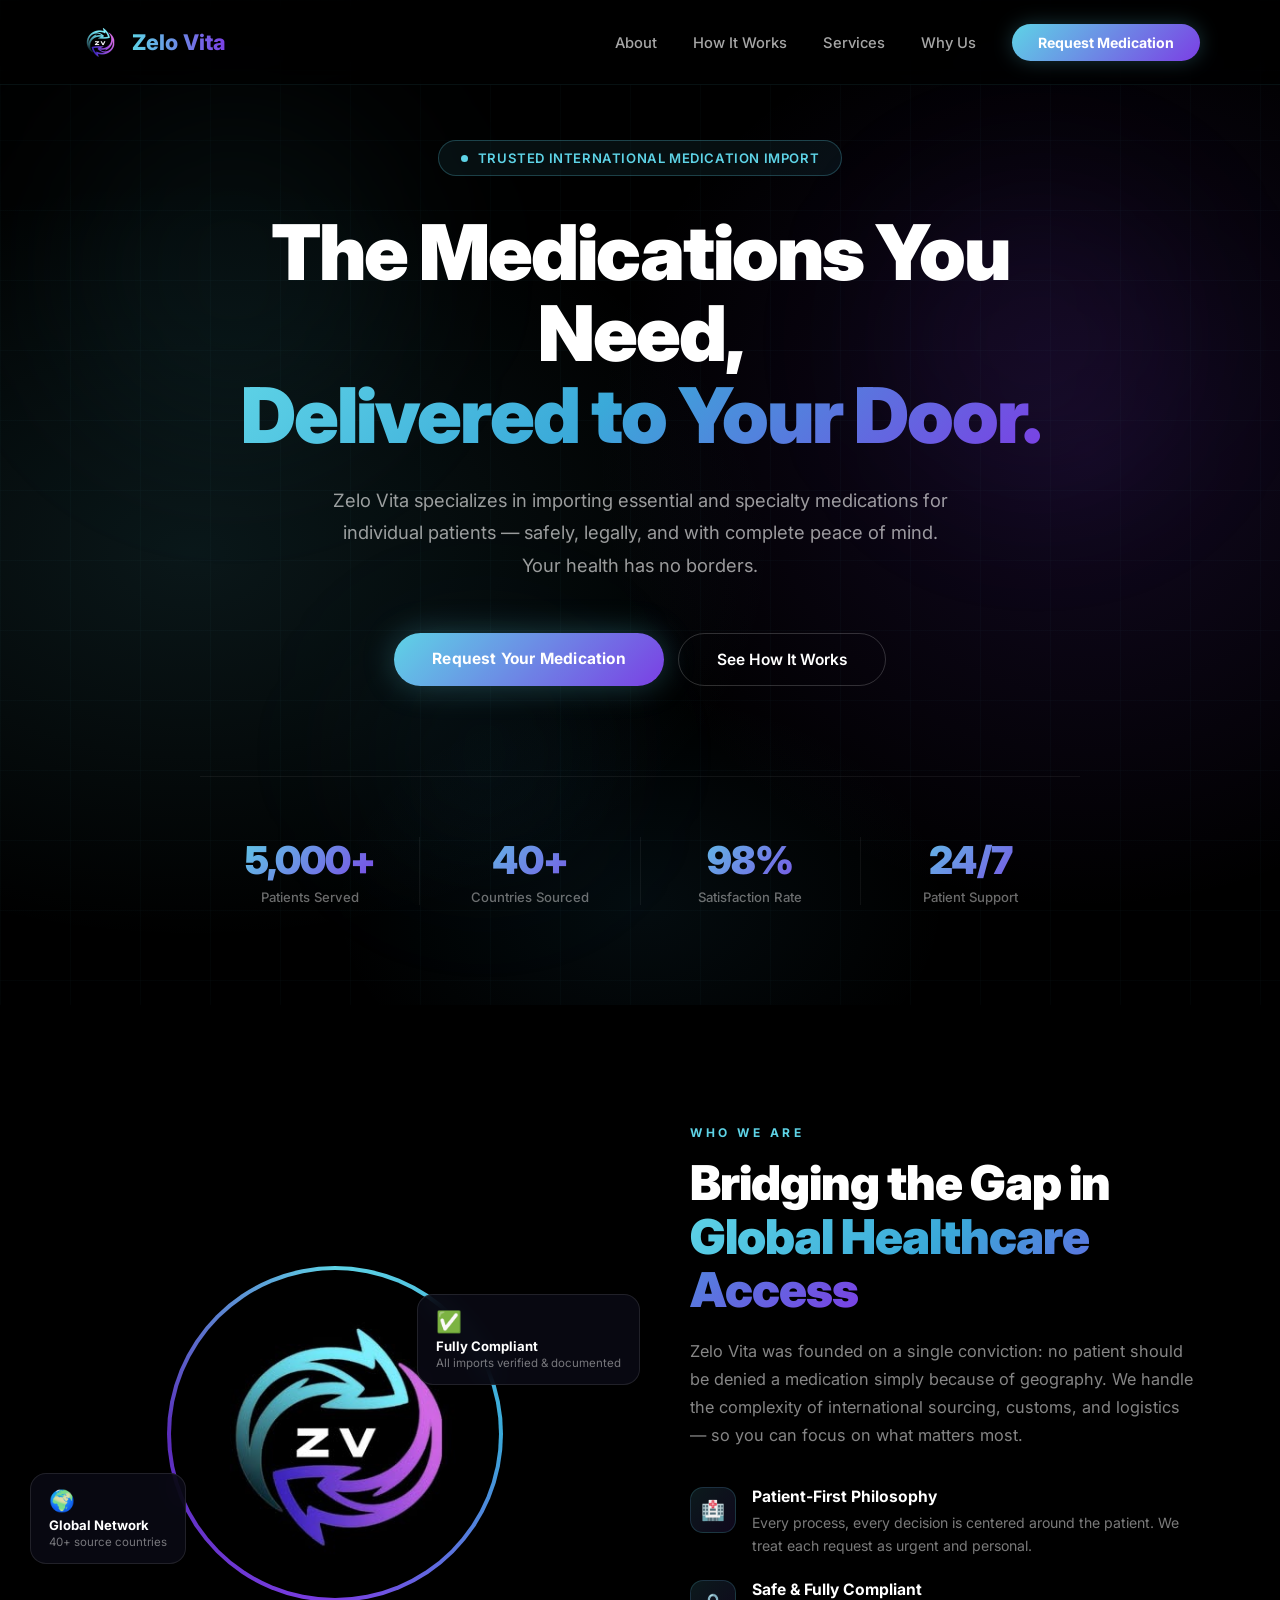
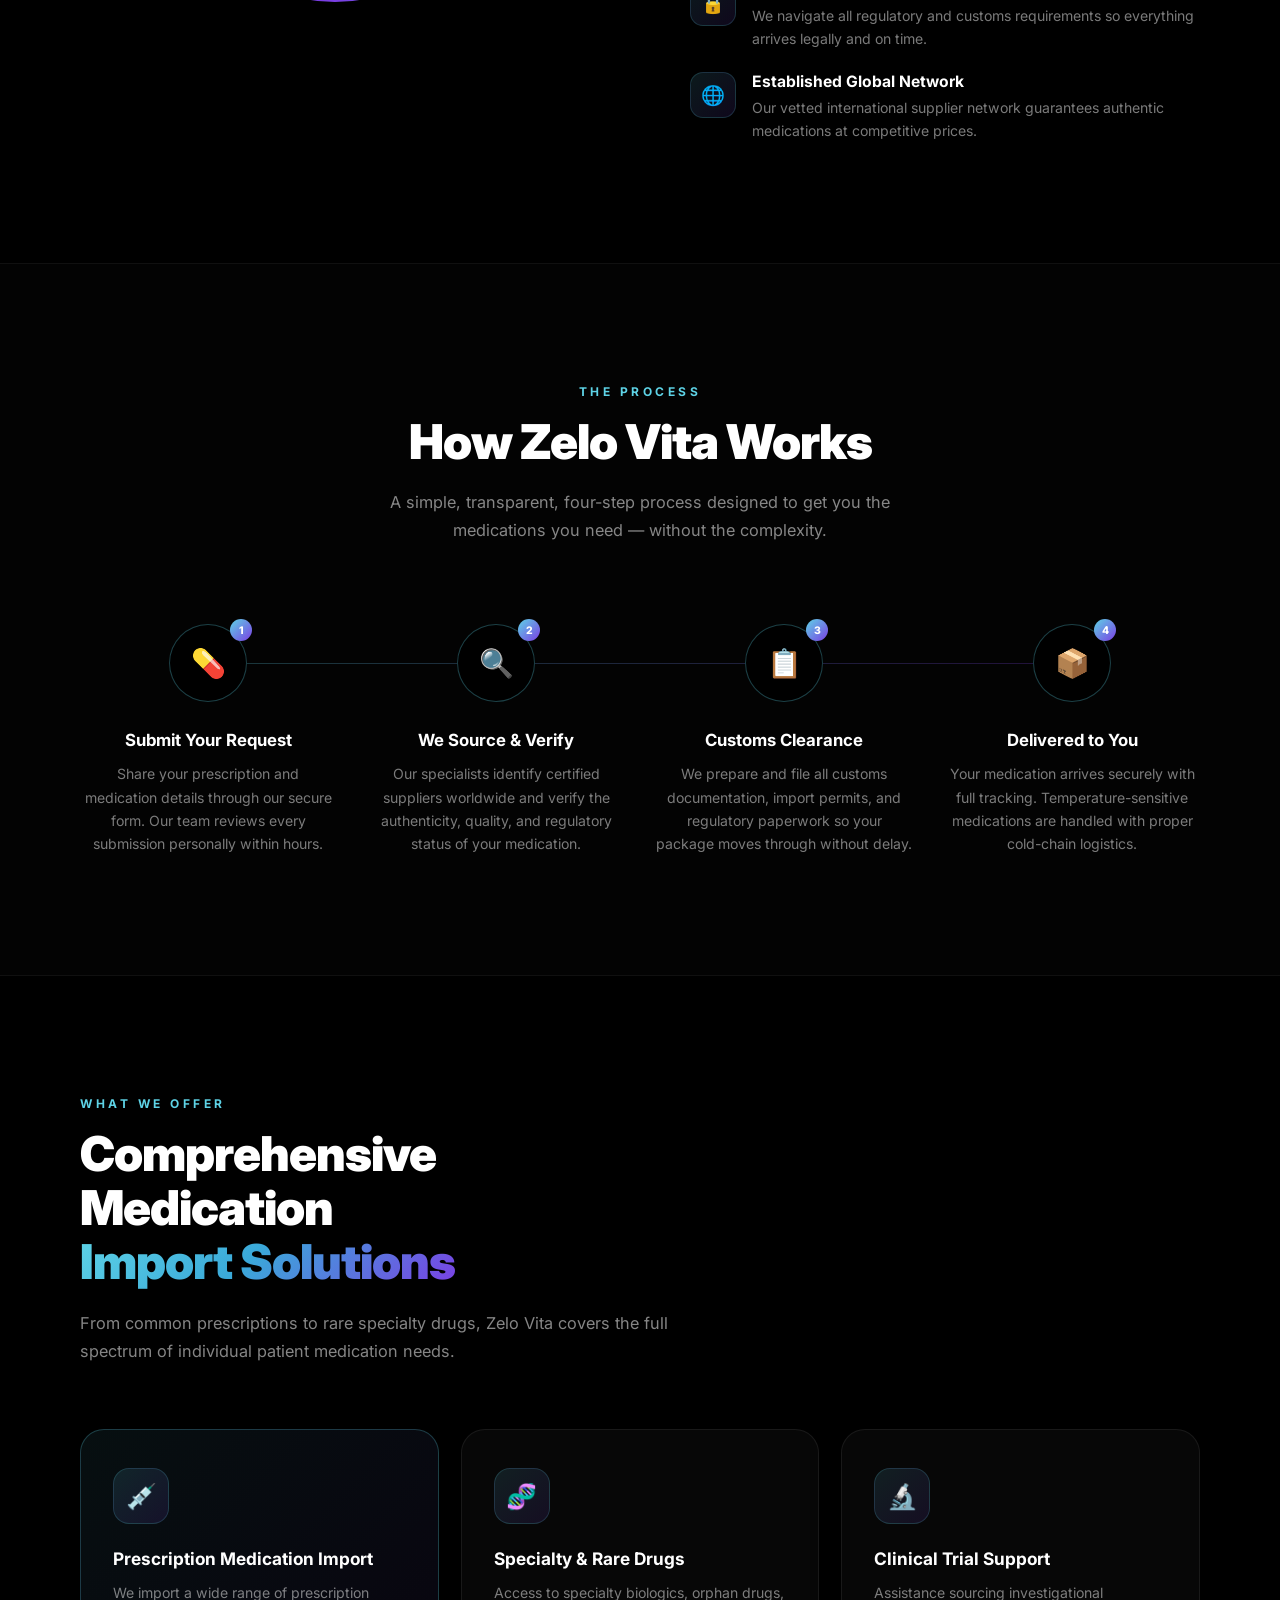
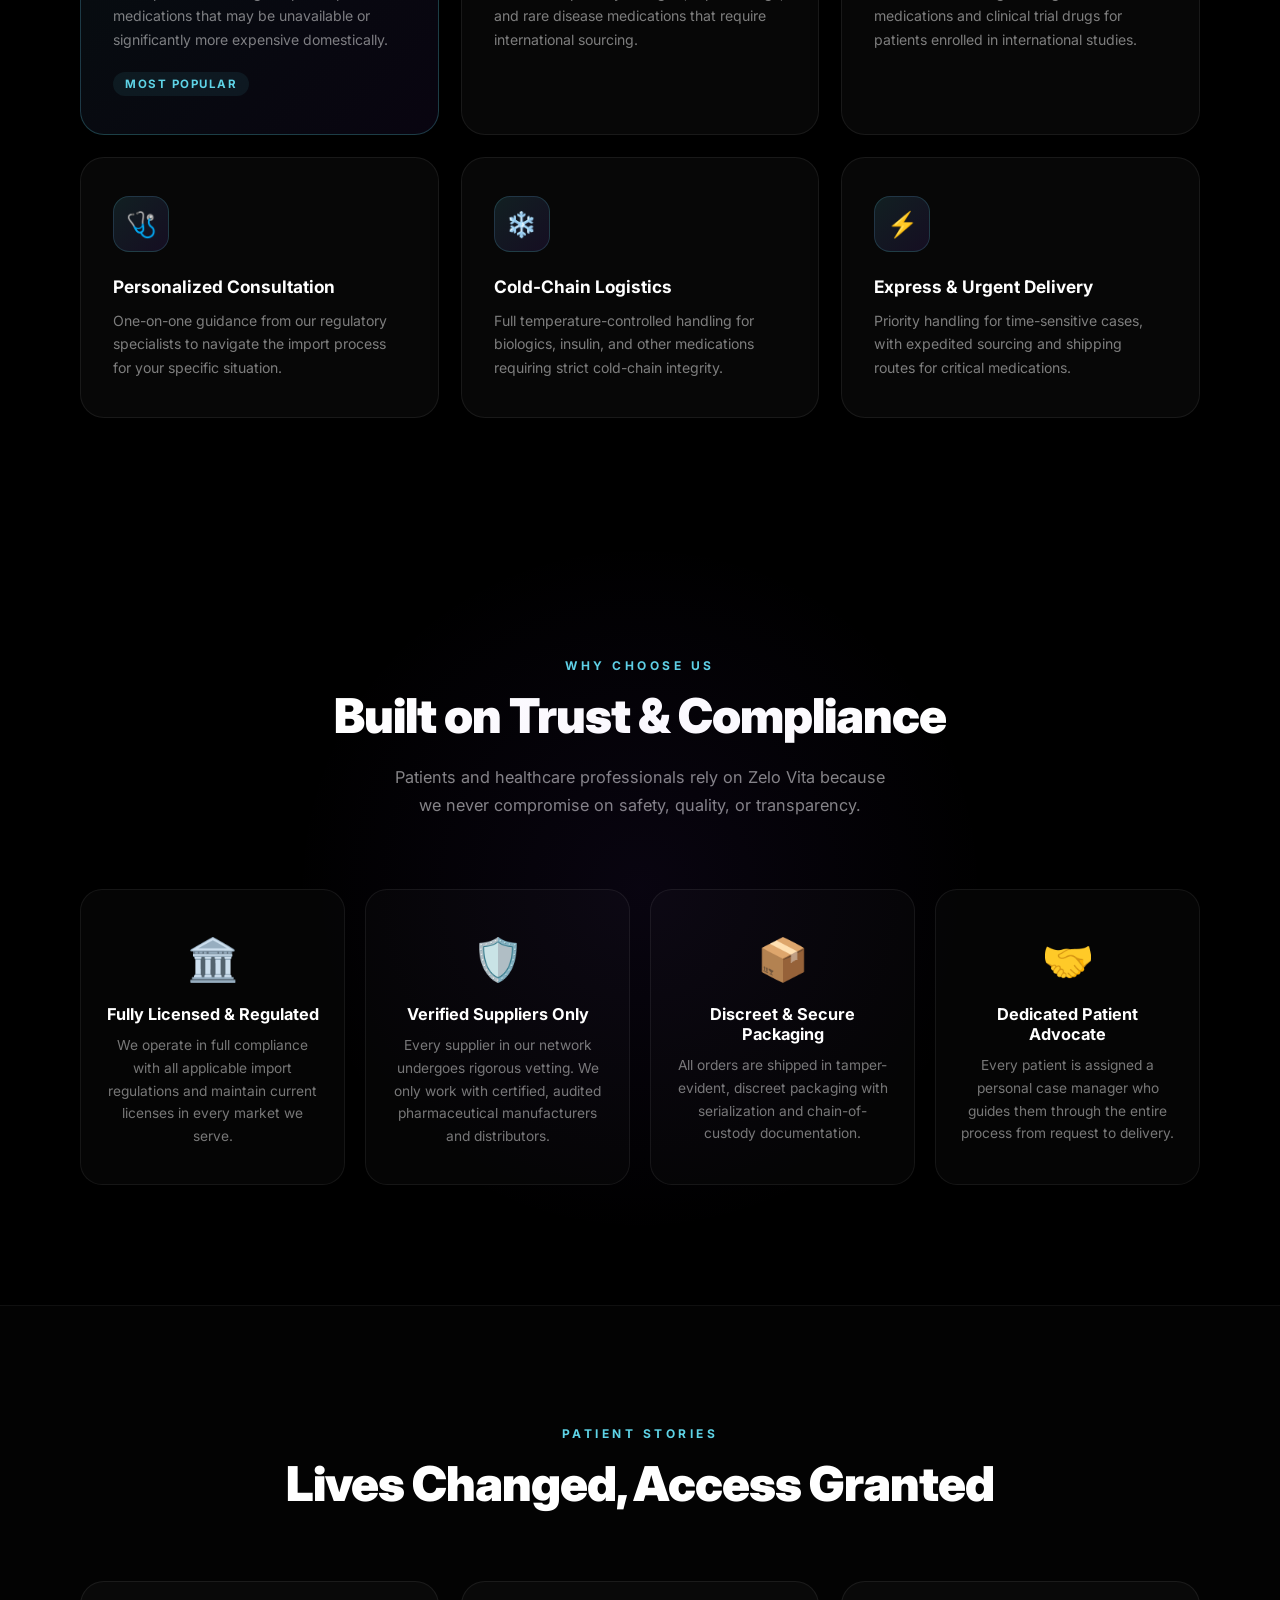
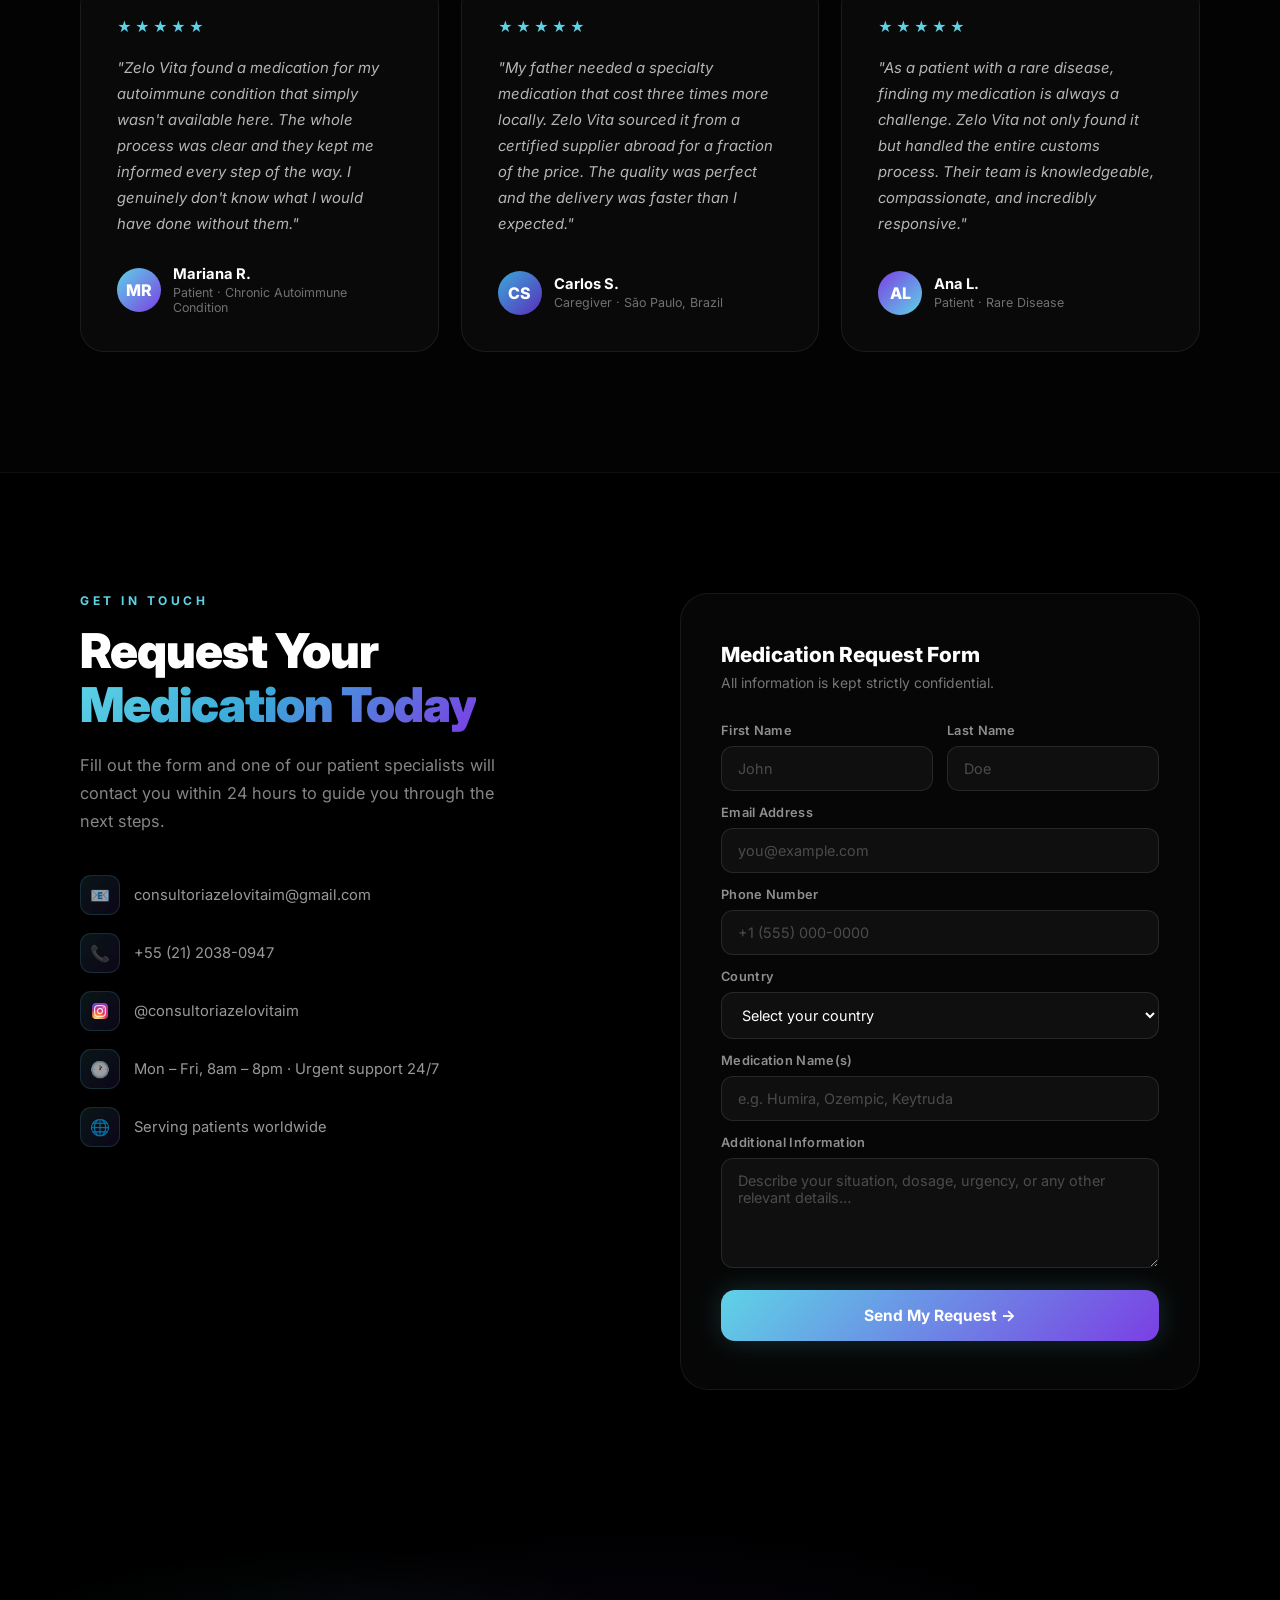
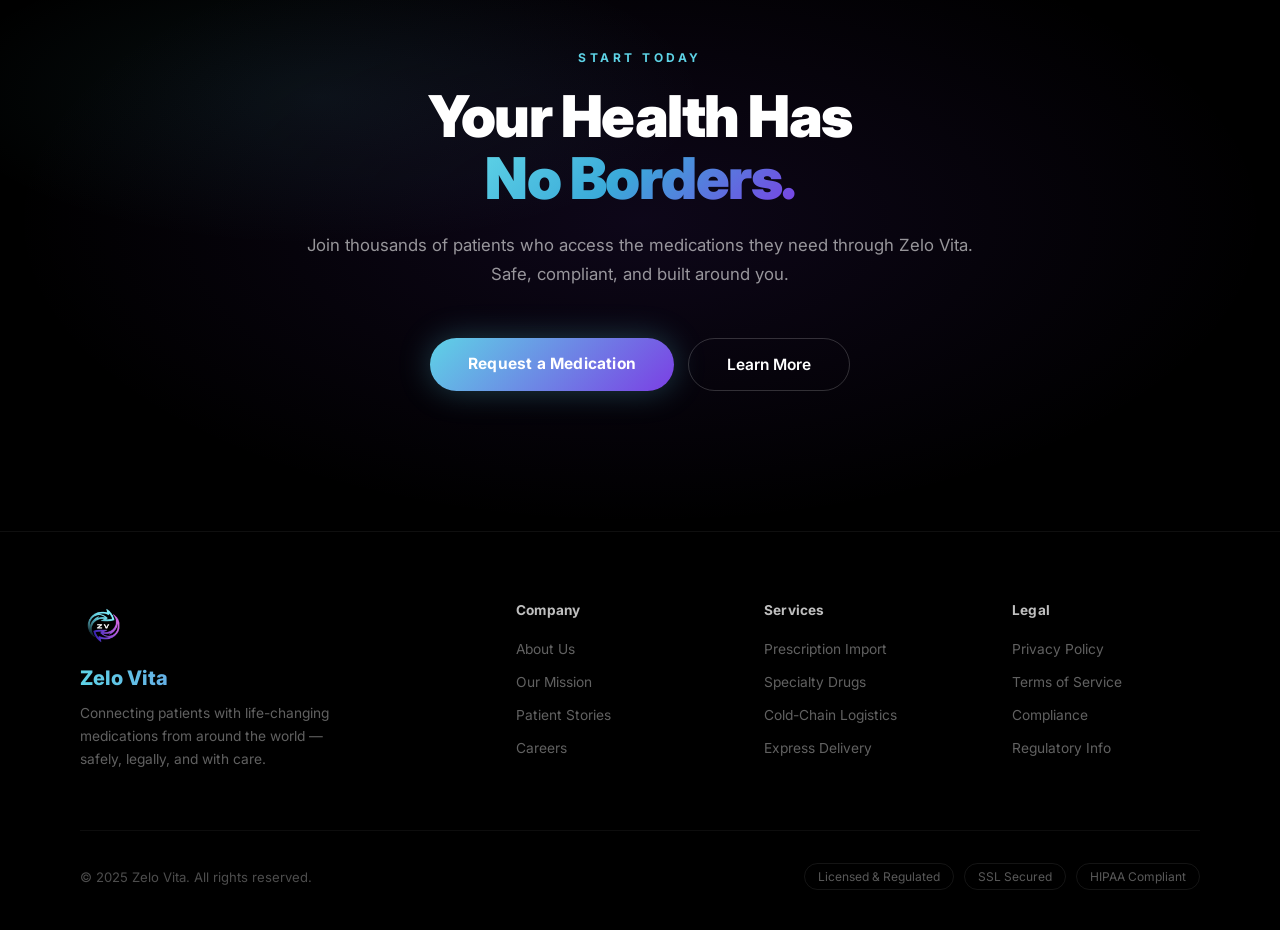
==== index.html @ 834f88e1 "Update index.html" ====
<!doctype html>
<html lang="en">
	<head>
		<meta charset="UTF-8" />
		<meta
			name="viewport"
			content="width=device-width, initial-scale=1.0" />
		<title>Zelo Vita — Premium Medication Import Services</title>
		<link
			rel="preconnect"
			href="https://fonts.googleapis.com" />
		<link
			href="https://fonts.googleapis.com/css2?family=Inter:wght@300;400;500;600;700;800;900&display=swap"
			rel="stylesheet" />
		<link
			rel="stylesheet"
			href="styles.css" />
		<link
			rel="icon"
			href="assets/favicon.ico"
			type="image/x-icon" />
	</head>
	<body>
		<!-- ══════════════════════════════════════════════
     NAVBAR
══════════════════════════════════════════════ -->
		<nav id="navbar">
			<a
				href="#home"
				class="nav-logo">
				<img
					src="assets/zelo_vite_logo.jpg"
					alt="Zelo Vita Logo" />
				<span class="nav-logo-text">Zelo Vita</span>
			</a>
			<ul class="nav-links">
				<li><a href="#about">About</a></li>
				<li><a href="#how-it-works">How It Works</a></li>
				<li><a href="#services">Services</a></li>
				<li><a href="#trust">Why Us</a></li>
				<li>
					<a
						href="#contact"
						class="nav-cta">
						Request Medication
					</a>
				</li>
			</ul>
			<div
				class="hamburger"
				id="hamburger"
				aria-label="Open menu"
				role="button">
				<span></span>
				<span></span>
				<span></span>
			</div>
		</nav>

		<!-- Mobile Menu -->
		<div
			class="mobile-menu"
			id="mobileMenu">
			<span
				class="mobile-close"
				id="mobileClose">
				&#215;
			</span>
			<a
				href="#about"
				class="mobile-nav-link">
				About
			</a>
			<a
				href="#how-it-works"
				class="mobile-nav-link">
				How It Works
			</a>
			<a
				href="#services"
				class="mobile-nav-link">
				Services
			</a>
			<a
				href="#trust"
				class="mobile-nav-link">
				Why Us
			</a>
			<a
				href="#contact"
				class="mobile-nav-link"
				style="color: var(--cyan)">
				Request Medication
			</a>
		</div>

		<!-- ══════════════════════════════════════════════
     HERO
══════════════════════════════════════════════ -->
		<section
			class="hero"
			id="home">
			<div class="hero-bg"></div>
			<div class="hero-grid"></div>
			<div class="orb orb-1"></div>
			<div class="orb orb-2"></div>
			<div class="orb orb-3"></div>

			<div class="hero-content">
				<div class="hero-badge">
					<div class="badge-dot"></div>
					Trusted International Medication Import
				</div>

				<h1 class="hero-title">
					The Medications You Need,
					<br />
					<span class="gradient-text">Delivered to Your Door.</span>
				</h1>

				<p class="hero-sub">
					Zelo Vita specializes in importing essential and specialty
					medications for individual patients — safely, legally, and
					with complete peace of mind. Your health has no borders.
				</p>

				<div class="hero-actions">
					<a
						href="#contact"
						class="btn-primary">
						Request Your Medication
					</a>
					<a
						href="#how-it-works"
						class="btn-outline">
						See How It Works
					</a>
				</div>

				<div class="hero-stats">
					<div class="stat-item">
						<div class="stat-val">5,000+</div>
						<div class="stat-lbl">Patients Served</div>
					</div>
					<div class="stat-item">
						<div class="stat-val">40+</div>
						<div class="stat-lbl">Countries Sourced</div>
					</div>
					<div class="stat-item">
						<div class="stat-val">98%</div>
						<div class="stat-lbl">Satisfaction Rate</div>
					</div>
					<div class="stat-item">
						<div class="stat-val">24/7</div>
						<div class="stat-lbl">Patient Support</div>
					</div>
				</div>
			</div>
		</section>

		<!-- ══════════════════════════════════════════════
     ABOUT
══════════════════════════════════════════════ -->
		<section
			class="section-wrap"
			id="about">
			<div class="inner">
				<div class="about-grid">
					<!-- Visual -->
					<div class="about-visual">
						<div class="logo-wrap">
							<div class="logo-ring"></div>
							<img
								src="assets/zelo_vite_logo.jpg"
								alt="Zelo Vita"
								class="logo-img" />
						</div>
						<div class="float-card fc-top">
							<div class="fc-icon">✅</div>
							<div class="fc-title">Fully Compliant</div>
							<div class="fc-sub">
								All imports verified & documented
							</div>
						</div>
						<div class="float-card fc-bot">
							<div class="fc-icon">🌍</div>
							<div class="fc-title">Global Network</div>
							<div class="fc-sub">40+ source countries</div>
						</div>
					</div>

					<!-- Text -->
					<div class="about-content">
						<div class="section-label">Who We Are</div>
						<h2 class="section-title">
							Bridging the Gap in
							<br />
							<span class="gradient-text">
								Global Healthcare Access
							</span>
						</h2>
						<p class="section-sub">
							Zelo Vita was founded on a single conviction: no
							patient should be denied a medication simply because
							of geography. We handle the complexity of
							international sourcing, customs, and logistics — so
							you can focus on what matters most.
						</p>
						<div class="about-features">
							<div class="feat-item reveal">
								<div class="feat-icon">🏥</div>
								<div class="feat-text">
									<h4>Patient-First Philosophy</h4>
									<p>
										Every process, every decision is
										centered around the patient. We treat
										each request as urgent and personal.
									</p>
								</div>
							</div>
							<div class="feat-item reveal reveal-delay-1">
								<div class="feat-icon">🔒</div>
								<div class="feat-text">
									<h4>Safe & Fully Compliant</h4>
									<p>
										We navigate all regulatory and customs
										requirements so everything arrives
										legally and on time.
									</p>
								</div>
							</div>
							<div class="feat-item reveal reveal-delay-2">
								<div class="feat-icon">🌐</div>
								<div class="feat-text">
									<h4>Established Global Network</h4>
									<p>
										Our vetted international supplier
										network guarantees authentic medications
										at competitive prices.
									</p>
								</div>
							</div>
						</div>
					</div>
				</div>
			</div>
		</section>

		<!-- ══════════════════════════════════════════════
     HOW IT WORKS
══════════════════════════════════════════════ -->
		<section
			class="section-wrap how-section"
			id="how-it-works">
			<div class="inner">
				<div class="how-header">
					<div class="section-label">The Process</div>
					<h2 class="section-title">How Zelo Vita Works</h2>
					<p class="section-sub">
						A simple, transparent, four-step process designed to get
						you the medications you need — without the complexity.
					</p>
				</div>

				<div class="steps-track">
					<div class="step-card reveal">
						<div class="step-circle">
							💊
							<span class="step-badge">1</span>
						</div>
						<h3>Submit Your Request</h3>
						<p>
							Share your prescription and medication details
							through our secure form. Our team reviews every
							submission personally within hours.
						</p>
					</div>
					<div class="step-card reveal reveal-delay-1">
						<div class="step-circle">
							🔍
							<span class="step-badge">2</span>
						</div>
						<h3>We Source & Verify</h3>
						<p>
							Our specialists identify certified suppliers
							worldwide and verify the authenticity, quality, and
							regulatory status of your medication.
						</p>
					</div>
					<div class="step-card reveal reveal-delay-2">
						<div class="step-circle">
							📋
							<span class="step-badge">3</span>
						</div>
						<h3>Customs Clearance</h3>
						<p>
							We prepare and file all customs documentation,
							import permits, and regulatory paperwork so your
							package moves through without delay.
						</p>
					</div>
					<div class="step-card reveal reveal-delay-3">
						<div class="step-circle">
							📦
							<span class="step-badge">4</span>
						</div>
						<h3>Delivered to You</h3>
						<p>
							Your medication arrives securely with full tracking.
							Temperature-sensitive medications are handled with
							proper cold-chain logistics.
						</p>
					</div>
				</div>
			</div>
		</section>

		<!-- ══════════════════════════════════════════════
     SERVICES
══════════════════════════════════════════════ -->
		<section
			class="section-wrap"
			id="services">
			<div class="inner">
				<div style="max-width: 600px">
					<div class="section-label">What We Offer</div>
					<h2 class="section-title">
						Comprehensive Medication
						<br />
						<span class="gradient-text">Import Solutions</span>
					</h2>
					<p class="section-sub">
						From common prescriptions to rare specialty drugs, Zelo
						Vita covers the full spectrum of individual patient
						medication needs.
					</p>
				</div>

				<div class="services-grid">
					<div class="svc-card highlight reveal">
						<div class="svc-icon">💉</div>
						<h3>Prescription Medication Import</h3>
						<p>
							We import a wide range of prescription medications
							that may be unavailable or significantly more
							expensive domestically.
						</p>
						<span class="svc-tag">Most Popular</span>
					</div>
					<div class="svc-card reveal reveal-delay-1">
						<div class="svc-icon">🧬</div>
						<h3>Specialty & Rare Drugs</h3>
						<p>
							Access to specialty biologics, orphan drugs, and
							rare disease medications that require international
							sourcing.
						</p>
					</div>
					<div class="svc-card reveal reveal-delay-2">
						<div class="svc-icon">🔬</div>
						<h3>Clinical Trial Support</h3>
						<p>
							Assistance sourcing investigational medications and
							clinical trial drugs for patients enrolled in
							international studies.
						</p>
					</div>
					<div class="svc-card reveal">
						<div class="svc-icon">🩺</div>
						<h3>Personalized Consultation</h3>
						<p>
							One-on-one guidance from our regulatory specialists
							to navigate the import process for your specific
							situation.
						</p>
					</div>
					<div class="svc-card reveal reveal-delay-1">
						<div class="svc-icon">❄️</div>
						<h3>Cold-Chain Logistics</h3>
						<p>
							Full temperature-controlled handling for biologics,
							insulin, and other medications requiring strict
							cold-chain integrity.
						</p>
					</div>
					<div class="svc-card reveal reveal-delay-2">
						<div class="svc-icon">⚡</div>
						<h3>Express & Urgent Delivery</h3>
						<p>
							Priority handling for time-sensitive cases, with
							expedited sourcing and shipping routes for critical
							medications.
						</p>
					</div>
				</div>
			</div>
		</section>

		<!-- ══════════════════════════════════════════════
     WHY US / TRUST
══════════════════════════════════════════════ -->
		<section
			class="section-wrap trust-section"
			id="trust">
			<div class="inner">
				<div class="trust-header">
					<div class="section-label">Why Choose Us</div>
					<h2 class="section-title">Built on Trust & Compliance</h2>
					<p class="section-sub">
						Patients and healthcare professionals rely on Zelo Vita
						because we never compromise on safety, quality, or
						transparency.
					</p>
				</div>

				<div class="trust-grid">
					<div class="trust-card reveal">
						<div class="trust-icon">🏛️</div>
						<h3>Fully Licensed & Regulated</h3>
						<p>
							We operate in full compliance with all applicable
							import regulations and maintain current licenses in
							every market we serve.
						</p>
					</div>
					<div class="trust-card reveal reveal-delay-1">
						<div class="trust-icon">🛡️</div>
						<h3>Verified Suppliers Only</h3>
						<p>
							Every supplier in our network undergoes rigorous
							vetting. We only work with certified, audited
							pharmaceutical manufacturers and distributors.
						</p>
					</div>
					<div class="trust-card reveal reveal-delay-2">
						<div class="trust-icon">📦</div>
						<h3>Discreet & Secure Packaging</h3>
						<p>
							All orders are shipped in tamper-evident, discreet
							packaging with serialization and chain-of-custody
							documentation.
						</p>
					</div>
					<div class="trust-card reveal reveal-delay-3">
						<div class="trust-icon">🤝</div>
						<h3>Dedicated Patient Advocate</h3>
						<p>
							Every patient is assigned a personal case manager
							who guides them through the entire process from
							request to delivery.
						</p>
					</div>
				</div>
			</div>
		</section>

		<!-- ══════════════════════════════════════════════
     TESTIMONIALS
══════════════════════════════════════════════ -->
		<section
			class="section-wrap testimonials-section"
			id="testimonials">
			<div class="inner">
				<div class="testimonials-header">
					<div class="section-label">Patient Stories</div>
					<h2 class="section-title">Lives Changed, Access Granted</h2>
				</div>

				<div class="testimonials-grid">
					<div class="testi-card reveal">
						<div class="testi-stars">
							<span>★</span>
							<span>★</span>
							<span>★</span>
							<span>★</span>
							<span>★</span>
						</div>
						<p class="testi-text">
							"Zelo Vita found a medication for my autoimmune
							condition that simply wasn't available here. The
							whole process was clear and they kept me informed
							every step of the way. I genuinely don't know what I
							would have done without them."
						</p>
						<div class="testi-author">
							<div class="author-av">MR</div>
							<div>
								<div class="author-name">Mariana R.</div>
								<div class="author-role">
									Patient · Chronic Autoimmune Condition
								</div>
							</div>
						</div>
					</div>

					<div class="testi-card reveal reveal-delay-1">
						<div class="testi-stars">
							<span>★</span>
							<span>★</span>
							<span>★</span>
							<span>★</span>
							<span>★</span>
						</div>
						<p class="testi-text">
							"My father needed a specialty medication that cost
							three times more locally. Zelo Vita sourced it from
							a certified supplier abroad for a fraction of the
							price. The quality was perfect and the delivery was
							faster than I expected."
						</p>
						<div class="testi-author">
							<div
								class="author-av"
								style="
									background: linear-gradient(
										135deg,
										var(--blue),
										var(--dark-purple)
									);
								">
								CS
							</div>
							<div>
								<div class="author-name">Carlos S.</div>
								<div class="author-role">
									Caregiver · São Paulo, Brazil
								</div>
							</div>
						</div>
					</div>

					<div class="testi-card reveal reveal-delay-2">
						<div class="testi-stars">
							<span>★</span>
							<span>★</span>
							<span>★</span>
							<span>★</span>
							<span>★</span>
						</div>
						<p class="testi-text">
							"As a patient with a rare disease, finding my
							medication is always a challenge. Zelo Vita not only
							found it but handled the entire customs process.
							Their team is knowledgeable, compassionate, and
							incredibly responsive."
						</p>
						<div class="testi-author">
							<div
								class="author-av"
								style="
									background: linear-gradient(
										135deg,
										var(--purple),
										var(--cyan)
									);
								">
								AL
							</div>
							<div>
								<div class="author-name">Ana L.</div>
								<div class="author-role">
									Patient · Rare Disease
								</div>
							</div>
						</div>
					</div>
				</div>
			</div>
		</section>

		<!-- ══════════════════════════════════════════════
     CONTACT / REQUEST FORM
══════════════════════════════════════════════ -->
		<section
			class="section-wrap contact-section"
			id="contact">
			<div class="inner">
				<div class="contact-grid">
					<div class="contact-info">
						<div class="section-label">Get In Touch</div>
						<h2 class="section-title">
							Request Your
							<br />
							<span class="gradient-text">Medication Today</span>
						</h2>
						<p class="section-sub">
							Fill out the form and one of our patient specialists
							will contact you within 24 hours to guide you
							through the next steps.
						</p>

						<div class="contact-details">
							<a
								href="mailto:consultoriazelovitaim@gmail.com"
								class="contact-detail contact-detail--link"
								translate="no">
								<div class="contact-detail-icon">📧</div>
								consultoriazelovitaim@gmail.com
							</a>
							<a
								href="tel:+552120380947"
								class="contact-detail contact-detail--link"
								translate="no">
								<div class="contact-detail-icon">📞</div>
								+55 (21) 2038-0947
							</a>
							<a
								href="https://www.instagram.com/consultoriazelovitaim/"
								target="_blank"
								rel="noopener noreferrer"
								class="contact-detail contact-detail--link"
								translate="no">
								<div class="contact-detail-icon">
									<img
										style="width: 16px; height: 16px"
										src="/assets/instagram_icon.ico"
										alt="Instagram Icon" />
								</div>
								@consultoriazelovitaim
							</a>
							<div class="contact-detail">
								<div class="contact-detail-icon">🕐</div>
								Mon – Fri, 8am – 8pm · Urgent support 24/7
							</div>
							<div class="contact-detail">
								<div class="contact-detail-icon">🌐</div>
								Serving patients worldwide
							</div>
						</div>
					</div>

					<div class="contact-form reveal">
						<div class="form-title">Medication Request Form</div>
						<div class="form-sub">
							All information is kept strictly confidential.
						</div>

						<form onsubmit="handleSubmit(event)">
							<div class="form-row">
								<div class="form-group">
									<label>First Name</label>
									<input
										type="text"
										name="firstName"
										placeholder="John"
										required />
								</div>
								<div class="form-group">
									<label>Last Name</label>
									<input
										type="text"
										name="lastName"
										placeholder="Doe"
										required />
								</div>
							</div>

							<div class="form-group">
								<label>Email Address</label>
								<input
									type="email"
									name="email"
									placeholder="you@example.com"
									required />
							</div>

							<div class="form-group">
								<label>Phone Number</label>
								<input
									type="tel"
									name="phone"
									placeholder="+1 (555) 000-0000" />
							</div>

							<div class="form-group">
								<label>Country</label>
								<select name="country" required>
									<option
										value=""
										disabled
										selected>
										Select your country
									</option>
									<option>Brazil</option>
									<option>United States</option>
									<option>Argentina</option>
									<option>Mexico</option>
									<option>Portugal</option>
									<option>Spain</option>
									<option>Colombia</option>
									<option>Chile</option>
									<option>Other</option>
								</select>
							</div>

							<div class="form-group">
								<label>Medication Name(s)</label>
								<input
									type="text"
									name="medication"
									placeholder="e.g. Humira, Ozempic, Keytruda"
									required />
							</div>

							<div class="form-group">
								<label>Additional Information</label>
								<textarea
									name="message"
									placeholder="Describe your situation, dosage, urgency, or any other relevant details…"></textarea>
							</div>

							<button
								type="submit"
								class="form-btn">
								Send My Request →
							</button>
						</form>
					</div>
				</div>
			</div>
		</section>

		<!-- ══════════════════════════════════════════════
     CTA BANNER
══════════════════════════════════════════════ -->
		<section class="cta-banner">
			<div class="cta-inner">
				<div
					class="section-label"
					style="margin-bottom: 20px">
					Start Today
				</div>
				<h2 class="cta-title">
					Your Health Has
					<br />
					<span class="gradient-text">No Borders.</span>
				</h2>
				<p class="cta-sub">
					Join thousands of patients who access the medications they
					need through Zelo Vita. Safe, compliant, and built around
					you.
				</p>
				<div class="hero-actions">
					<a
						href="#contact"
						class="btn-primary">
						Request a Medication
					</a>
					<a
						href="#how-it-works"
						class="btn-outline">
						Learn More
					</a>
				</div>
			</div>
		</section>

		<!-- ══════════════════════════════════════════════
     FOOTER
══════════════════════════════════════════════ -->
		<footer>
			<div class="inner">
				<div class="footer-top">
					<div class="footer-brand">
						<img
							src="assets/zelo_vite_logo.jpg"
							alt="Zelo Vita" />
						<div class="footer-brand-name">Zelo Vita</div>
						<p>
							Connecting patients with life-changing medications
							from around the world — safely, legally, and with
							care.
						</p>
					</div>

					<div class="footer-col">
						<h4>Company</h4>
						<ul>
							<li><a href="#about">About Us</a></li>
							<li><a href="#trust">Our Mission</a></li>
							<li><a href="#testimonials">Patient Stories</a></li>
							<li><a href="#contact">Careers</a></li>
						</ul>
					</div>

					<div class="footer-col">
						<h4>Services</h4>
						<ul>
							<li><a href="#services">Prescription Import</a></li>
							<li><a href="#services">Specialty Drugs</a></li>
							<li>
								<a href="#services">Cold-Chain Logistics</a>
							</li>
							<li><a href="#services">Express Delivery</a></li>
						</ul>
					</div>

					<div class="footer-col">
						<h4>Legal</h4>
						<ul>
							<li><a href="#">Privacy Policy</a></li>
							<li><a href="#">Terms of Service</a></li>
							<li><a href="#">Compliance</a></li>
							<li><a href="#">Regulatory Info</a></li>
						</ul>
					</div>
				</div>

				<div class="footer-bottom">
					<span class="footer-copy">
						© 2025 Zelo Vita. All rights reserved.
					</span>
					<div class="footer-pills">
						<span class="footer-pill">Licensed & Regulated</span>
						<span class="footer-pill">SSL Secured</span>
						<span class="footer-pill">HIPAA Compliant</span>
					</div>
				</div>
			</div>
		</footer>

		<script src="script.js"></script>
	</body>
</html>
---- styles.css ----
:root {
	--cyan: #5ed3e6;
	--blue: #3aa9d9;
	--purple: #7b3fe4;
	--dark-purple: #5a2dbb;
	--bg: #000000;
	--white: #ffffff;
}

* {
	margin: 0;
	padding: 0;
	box-sizing: border-box;
}

html {
	scroll-behavior: smooth;
}

body {
	background-color: var(--bg);
	color: var(--white);
	font-family: 'Inter', sans-serif;
	overflow-x: hidden;
}

/* ── NAVBAR ── */
nav {
	position: fixed;
	top: 0;
	left: 0;
	right: 0;
	z-index: 1000;
	padding: 22px 80px;
	display: flex;
	align-items: center;
	justify-content: space-between;
	background: rgba(0, 0, 0, 0.6);
	backdrop-filter: blur(24px);
	-webkit-backdrop-filter: blur(24px);
	border-bottom: 1px solid rgba(94, 211, 230, 0.08);
	transition:
		padding 0.35s ease,
		background 0.35s ease;
}

nav.scrolled {
	padding: 14px 80px;
	background: rgba(0, 0, 0, 0.92);
}

.nav-logo {
	display: flex;
	align-items: center;
	gap: 12px;
	text-decoration: none;
}

.nav-logo img {
	width: 40px;
	height: 40px;
	border-radius: 50%;
	object-fit: cover;
}

.nav-logo-text {
	font-size: 1.35rem;
	font-weight: 800;
	background: linear-gradient(90deg, var(--cyan), var(--purple));
	-webkit-background-clip: text;
	-webkit-text-fill-color: transparent;
	background-clip: text;
}

.nav-links {
	display: flex;
	align-items: center;
	gap: 36px;
	list-style: none;
}

.nav-links a {
	color: rgba(255, 255, 255, 0.65);
	text-decoration: none;
	font-size: 0.92rem;
	font-weight: 500;
	transition: color 0.25s ease;
}

.nav-links a:hover {
	color: var(--cyan);
}

.nav-cta {
	background: linear-gradient(135deg, var(--cyan), var(--purple)) !important;
	color: white !important;
	padding: 10px 26px;
	border-radius: 50px;
	font-weight: 700 !important;
	font-size: 0.88rem !important;
	transition:
		opacity 0.25s ease,
		transform 0.25s ease !important;
	box-shadow: 0 0 20px rgba(94, 211, 230, 0.25);
}

.nav-cta:hover {
	opacity: 0.88;
	transform: translateY(-1px);
}

/* hamburger */
.hamburger {
	display: none;
	flex-direction: column;
	gap: 5px;
	cursor: pointer;
	padding: 4px;
}

.hamburger span {
	display: block;
	width: 24px;
	height: 2px;
	background: white;
	border-radius: 2px;
	transition: all 0.3s ease;
}

/* mobile menu */
.mobile-menu {
	display: none;
	position: fixed;
	top: 0;
	left: 0;
	right: 0;
	bottom: 0;
	background: rgba(0, 0, 0, 0.97);
	z-index: 999;
	flex-direction: column;
	align-items: center;
	justify-content: center;
	gap: 36px;
}

.mobile-menu.open {
	display: flex;
}

.mobile-menu a {
	color: white;
	text-decoration: none;
	font-size: 1.6rem;
	font-weight: 700;
}

.mobile-menu a:hover {
	color: var(--cyan);
}

.mobile-close {
	position: absolute;
	top: 24px;
	right: 24px;
	cursor: pointer;
	font-size: 2rem;
	color: rgba(255, 255, 255, 0.5);
}

/* ── HERO ── */
.hero {
	min-height: 100vh;
	display: flex;
	align-items: center;
	justify-content: center;
	position: relative;
	overflow: hidden;
	padding: 140px 80px 100px;
}

.hero-bg {
	position: absolute;
	inset: 0;
	background:
		radial-gradient(
			ellipse 65% 55% at 15% 55%,
			rgba(94, 211, 230, 0.11) 0%,
			transparent 70%
		),
		radial-gradient(
			ellipse 55% 65% at 85% 45%,
			rgba(123, 63, 228, 0.14) 0%,
			transparent 70%
		),
		radial-gradient(
			ellipse 40% 35% at 50% 90%,
			rgba(58, 169, 217, 0.07) 0%,
			transparent 60%
		);
}

.hero-grid {
	position: absolute;
	inset: 0;
	background-image:
		linear-gradient(rgba(94, 211, 230, 0.025) 1px, transparent 1px),
		linear-gradient(90deg, rgba(94, 211, 230, 0.025) 1px, transparent 1px);
	background-size: 70px 70px;
}

/* floating orbs */
.orb {
	position: absolute;
	border-radius: 50%;
	filter: blur(80px);
	animation: drift 12s ease-in-out infinite;
	pointer-events: none;
}

.orb-1 {
	width: 340px;
	height: 340px;
	background: rgba(94, 211, 230, 0.06);
	top: 10%;
	left: 5%;
	animation-delay: 0s;
}

.orb-2 {
	width: 280px;
	height: 280px;
	background: rgba(123, 63, 228, 0.08);
	top: 20%;
	right: 8%;
	animation-delay: -4s;
}

.orb-3 {
	width: 200px;
	height: 200px;
	background: rgba(58, 169, 217, 0.07);
	bottom: 15%;
	left: 30%;
	animation-delay: -8s;
}

@keyframes drift {
	0%,
	100% {
		transform: translate(0, 0) scale(1);
	}
	33% {
		transform: translate(30px, -20px) scale(1.05);
	}
	66% {
		transform: translate(-20px, 15px) scale(0.97);
	}
}

.hero-content {
	position: relative;
	z-index: 2;
	text-align: center;
	max-width: 880px;
}

.hero-badge {
	display: inline-flex;
	align-items: center;
	gap: 10px;
	background: rgba(94, 211, 230, 0.07);
	border: 1px solid rgba(94, 211, 230, 0.25);
	border-radius: 50px;
	padding: 9px 22px;
	font-size: 0.82rem;
	color: var(--cyan);
	font-weight: 600;
	margin-bottom: 36px;
	letter-spacing: 0.6px;
	text-transform: uppercase;
}

.badge-dot {
	width: 7px;
	height: 7px;
	background: var(--cyan);
	border-radius: 50%;
	animation: pulse 2s ease-in-out infinite;
}

@keyframes pulse {
	0%,
	100% {
		opacity: 1;
		transform: scale(1);
	}
	50% {
		opacity: 0.4;
		transform: scale(1.4);
	}
}

.hero-title {
	font-size: clamp(2.8rem, 6vw, 5.4rem);
	font-weight: 900;
	line-height: 1.06;
	letter-spacing: -2px;
	margin-bottom: 28px;
}

.gradient-text {
	background: linear-gradient(
		135deg,
		var(--cyan) 0%,
		var(--blue) 45%,
		var(--purple) 100%
	);
	-webkit-background-clip: text;
	-webkit-text-fill-color: transparent;
	background-clip: text;
}

.hero-sub {
	font-size: 1.15rem;
	color: rgba(255, 255, 255, 0.6);
	line-height: 1.75;
	max-width: 620px;
	margin: 0 auto 52px;
	font-weight: 400;
}

.hero-actions {
	display: flex;
	gap: 14px;
	justify-content: center;
	flex-wrap: wrap;
}

.btn-primary {
	background: linear-gradient(135deg, var(--cyan), var(--purple));
	color: white;
	padding: 16px 38px;
	border-radius: 50px;
	text-decoration: none;
	font-weight: 700;
	font-size: 0.97rem;
	transition: all 0.3s ease;
	box-shadow: 0 0 32px rgba(94, 211, 230, 0.28);
	letter-spacing: 0.2px;
}

.btn-primary:hover {
	transform: translateY(-2px);
	box-shadow: 0 0 56px rgba(94, 211, 230, 0.45);
}

.btn-outline {
	background: transparent;
	color: white;
	padding: 16px 38px;
	border-radius: 50px;
	text-decoration: none;
	font-weight: 600;
	font-size: 0.97rem;
	border: 1px solid rgba(255, 255, 255, 0.18);
	transition: all 0.3s ease;
}

.btn-outline:hover {
	border-color: var(--cyan);
	color: var(--cyan);
	background: rgba(94, 211, 230, 0.04);
}

.hero-stats {
	display: flex;
	gap: 0;
	justify-content: center;
	margin-top: 90px;
	padding-top: 60px;
	border-top: 1px solid rgba(255, 255, 255, 0.06);
	flex-wrap: wrap;
}

.stat-item {
	flex: 1;
	min-width: 120px;
	text-align: center;
	padding: 0 30px;
	border-right: 1px solid rgba(255, 255, 255, 0.06);
}

.stat-item:last-child {
	border-right: none;
}

.stat-val {
	font-size: 2.4rem;
	font-weight: 900;
	background: linear-gradient(135deg, var(--cyan), var(--purple));
	-webkit-background-clip: text;
	-webkit-text-fill-color: transparent;
	background-clip: text;
	letter-spacing: -1px;
}

.stat-lbl {
	font-size: 0.82rem;
	color: rgba(255, 255, 255, 0.42);
	margin-top: 6px;
	font-weight: 500;
}

/* ── SHARED SECTION STYLES ── */
.section-wrap {
	padding: 120px 80px;
}

.section-label {
	font-size: 0.75rem;
	font-weight: 700;
	letter-spacing: 3.5px;
	text-transform: uppercase;
	color: var(--cyan);
	margin-bottom: 16px;
}

.section-title {
	font-size: clamp(2rem, 4vw, 3rem);
	font-weight: 900;
	line-height: 1.12;
	letter-spacing: -1px;
	margin-bottom: 20px;
}

.section-sub {
	font-size: 1.02rem;
	color: rgba(255, 255, 255, 0.52);
	line-height: 1.72;
}

.inner {
	max-width: 1200px;
	margin: 0 auto;
}

/* ── ABOUT ── */
.about-grid {
	display: grid;
	grid-template-columns: 1fr 1fr;
	gap: 100px;
	align-items: center;
}

.about-visual {
	position: relative;
	display: flex;
	align-items: center;
	justify-content: center;
}

.logo-wrap {
	position: relative;
	width: 300px;
	height: 300px;
}

.logo-ring {
	position: absolute;
	inset: -18px;
	border-radius: 50%;
	background: conic-gradient(
		from 0deg,
		var(--cyan),
		var(--blue),
		var(--purple),
		var(--dark-purple),
		var(--cyan)
	);
	animation: rotateSpin 10s linear infinite;
}

.logo-ring::after {
	content: '';
	position: absolute;
	inset: 4px;
	background: black;
	border-radius: 50%;
}

@keyframes rotateSpin {
	to {
		transform: rotate(360deg);
	}
}

.logo-img {
	position: relative;
	z-index: 1;
	width: 300px;
	height: 300px;
	border-radius: 50%;
	object-fit: cover;
}

.float-card {
	position: absolute;
	background: rgba(10, 10, 20, 0.85);
	border: 1px solid rgba(255, 255, 255, 0.1);
	border-radius: 16px;
	padding: 14px 18px;
	backdrop-filter: blur(12px);
	-webkit-backdrop-filter: blur(12px);
	z-index: 2;
}

.float-card.fc-top {
	top: 10px;
	right: -50px;
	animation: floatY 4s ease-in-out infinite;
}

.float-card.fc-bot {
	bottom: 20px;
	left: -50px;
	animation: floatY 4s ease-in-out infinite reverse;
	animation-delay: -2s;
}

@keyframes floatY {
	0%,
	100% {
		transform: translateY(0);
	}
	50% {
		transform: translateY(-10px);
	}
}

.fc-icon {
	font-size: 1.3rem;
	margin-bottom: 4px;
}
.fc-title {
	font-size: 0.82rem;
	font-weight: 700;
}
.fc-sub {
	font-size: 0.72rem;
	color: rgba(255, 255, 255, 0.45);
	margin-top: 2px;
}

.about-features {
	display: flex;
	flex-direction: column;
	gap: 22px;
	margin-top: 38px;
}

.feat-item {
	display: flex;
	gap: 16px;
	align-items: flex-start;
}

.feat-icon {
	width: 46px;
	height: 46px;
	flex-shrink: 0;
	border-radius: 13px;
	background: linear-gradient(
		135deg,
		rgba(94, 211, 230, 0.12),
		rgba(123, 63, 228, 0.12)
	);
	border: 1px solid rgba(94, 211, 230, 0.18);
	display: flex;
	align-items: center;
	justify-content: center;
	font-size: 1.2rem;
}

.feat-text h4 {
	font-size: 0.98rem;
	font-weight: 700;
	margin-bottom: 5px;
}

.feat-text p {
	font-size: 0.88rem;
	color: rgba(255, 255, 255, 0.48);
	line-height: 1.65;
}

/* ── HOW IT WORKS ── */
.how-section {
	background: rgba(255, 255, 255, 0.013);
	border-top: 1px solid rgba(255, 255, 255, 0.05);
	border-bottom: 1px solid rgba(255, 255, 255, 0.05);
}

.how-header {
	text-align: center;
	margin-bottom: 80px;
}

.how-header .section-sub {
	max-width: 560px;
	margin: 0 auto;
}

.steps-track {
	display: grid;
	grid-template-columns: repeat(4, 1fr);
	gap: 32px;
	position: relative;
}

.steps-track::before {
	content: '';
	position: absolute;
	top: 39px;
	left: calc(12.5% + 16px);
	right: calc(12.5% + 16px);
	height: 1px;
	background: linear-gradient(90deg, var(--cyan), var(--purple));
	opacity: 0.25;
	z-index: 0;
}

.step-card {
	text-align: center;
	position: relative;
	z-index: 1;
}

.step-circle {
	width: 78px;
	height: 78px;
	border-radius: 50%;
	background: rgba(0, 0, 0, 1);
	border: 1px solid rgba(94, 211, 230, 0.3);
	display: flex;
	align-items: center;
	justify-content: center;
	margin: 0 auto 28px;
	font-size: 1.75rem;
	position: relative;
}

.step-badge {
	position: absolute;
	top: -6px;
	right: -6px;
	width: 22px;
	height: 22px;
	background: linear-gradient(135deg, var(--cyan), var(--purple));
	border-radius: 50%;
	font-size: 0.65rem;
	font-weight: 800;
	display: flex;
	align-items: center;
	justify-content: center;
	color: white;
}

.step-card h3 {
	font-size: 1.05rem;
	font-weight: 700;
	margin-bottom: 12px;
}

.step-card p {
	font-size: 0.88rem;
	color: rgba(255, 255, 255, 0.48);
	line-height: 1.65;
}

/* ── SERVICES ── */
.services-grid {
	display: grid;
	grid-template-columns: repeat(3, 1fr);
	gap: 22px;
	margin-top: 64px;
}

.svc-card {
	background: rgba(255, 255, 255, 0.028);
	border: 1px solid rgba(255, 255, 255, 0.07);
	border-radius: 24px;
	padding: 38px 32px;
	transition: all 0.35s ease;
	position: relative;
	overflow: hidden;
}

.svc-card::after {
	content: '';
	position: absolute;
	top: 0;
	left: 0;
	right: 0;
	height: 2px;
	background: linear-gradient(90deg, transparent, var(--cyan), transparent);
	opacity: 0;
	transition: opacity 0.35s ease;
}

.svc-card:hover {
	border-color: rgba(94, 211, 230, 0.2);
	background: rgba(94, 211, 230, 0.035);
	transform: translateY(-5px);
}

.svc-card:hover::after {
	opacity: 1;
}

.svc-card.highlight {
	background: linear-gradient(
		135deg,
		rgba(94, 211, 230, 0.07),
		rgba(123, 63, 228, 0.07)
	);
	border-color: rgba(94, 211, 230, 0.25);
}

.svc-icon {
	width: 56px;
	height: 56px;
	border-radius: 16px;
	background: linear-gradient(
		135deg,
		rgba(94, 211, 230, 0.12),
		rgba(123, 63, 228, 0.12)
	);
	border: 1px solid rgba(94, 211, 230, 0.18);
	display: flex;
	align-items: center;
	justify-content: center;
	font-size: 1.55rem;
	margin-bottom: 24px;
}

.svc-card h3 {
	font-size: 1.08rem;
	font-weight: 700;
	margin-bottom: 12px;
}

.svc-card p {
	font-size: 0.88rem;
	color: rgba(255, 255, 255, 0.48);
	line-height: 1.68;
}

.svc-tag {
	display: inline-block;
	margin-top: 20px;
	font-size: 0.72rem;
	font-weight: 700;
	letter-spacing: 1.5px;
	text-transform: uppercase;
	color: var(--cyan);
	background: rgba(94, 211, 230, 0.08);
	padding: 5px 12px;
	border-radius: 50px;
}

/* ── TRUST ── */
.trust-section {
	position: relative;
	overflow: hidden;
}

.trust-section::before {
	content: '';
	position: absolute;
	top: 0;
	left: 50%;
	transform: translateX(-50%);
	width: 700px;
	height: 700px;
	background: radial-gradient(
		circle,
		rgba(123, 63, 228, 0.07) 0%,
		transparent 70%
	);
	pointer-events: none;
}

.trust-header {
	text-align: center;
	margin-bottom: 70px;
}

.trust-header .section-sub {
	max-width: 500px;
	margin: 0 auto;
}

.trust-grid {
	display: grid;
	grid-template-columns: repeat(4, 1fr);
	gap: 20px;
}

.trust-card {
	text-align: center;
	padding: 44px 24px 36px;
	background: rgba(255, 255, 255, 0.02);
	border: 1px solid rgba(255, 255, 255, 0.065);
	border-radius: 22px;
	transition: all 0.35s ease;
}

.trust-card:hover {
	background: rgba(94, 211, 230, 0.04);
	border-color: rgba(94, 211, 230, 0.2);
	transform: translateY(-4px);
}

.trust-icon {
	font-size: 2.6rem;
	margin-bottom: 20px;
}

.trust-card h3 {
	font-size: 1.02rem;
	font-weight: 700;
	margin-bottom: 10px;
}

.trust-card p {
	font-size: 0.86rem;
	color: rgba(255, 255, 255, 0.46);
	line-height: 1.65;
}

/* ── TESTIMONIALS ── */
.testimonials-section {
	background: rgba(255, 255, 255, 0.012);
	border-top: 1px solid rgba(255, 255, 255, 0.05);
}

.testimonials-header {
	text-align: center;
	margin-bottom: 70px;
}

.testimonials-grid {
	display: grid;
	grid-template-columns: repeat(3, 1fr);
	gap: 22px;
}

.testi-card {
	background: rgba(255, 255, 255, 0.028);
	border: 1px solid rgba(255, 255, 255, 0.07);
	border-radius: 24px;
	padding: 36px;
	transition: all 0.35s ease;
	display: flex;
	flex-direction: column;
}

.testi-card:hover {
	border-color: rgba(123, 63, 228, 0.28);
	transform: translateY(-4px);
}

.testi-stars {
	display: flex;
	gap: 3px;
	margin-bottom: 20px;
}

.testi-stars span {
	color: var(--cyan);
	font-size: 0.88rem;
}

.testi-text {
	font-size: 0.93rem;
	color: rgba(255, 255, 255, 0.7);
	line-height: 1.75;
	font-style: italic;
	flex: 1;
	margin-bottom: 28px;
}

.testi-author {
	display: flex;
	align-items: center;
	gap: 12px;
}

.author-av {
	width: 44px;
	height: 44px;
	border-radius: 50%;
	background: linear-gradient(135deg, var(--cyan), var(--purple));
	display: flex;
	align-items: center;
	justify-content: center;
	font-weight: 800;
	font-size: 1rem;
	flex-shrink: 0;
}

.author-name {
	font-size: 0.92rem;
	font-weight: 700;
}

.author-role {
	font-size: 0.78rem;
	color: rgba(255, 255, 255, 0.42);
	margin-top: 2px;
}

/* ── CONTACT ── */
.contact-section {
	border-top: 1px solid rgba(255, 255, 255, 0.05);
}

.contact-grid {
	display: grid;
	grid-template-columns: 1fr 1fr;
	gap: 80px;
	align-items: start;
}

.contact-info .section-sub {
	max-width: 440px;
	margin-bottom: 40px;
}

.contact-details {
	display: flex;
	flex-direction: column;
	gap: 18px;
}

.contact-detail {
	display: flex;
	align-items: center;
	gap: 14px;
	color: rgba(255, 255, 255, 0.6);
	font-size: 0.92rem;
}

.contact-detail--link {
	text-decoration: none;
	cursor: pointer;
	transition: color 0.25s ease;
}

.contact-detail--link:hover {
	color: var(--cyan);
}

.contact-detail-icon {
	width: 40px;
	height: 40px;
	border-radius: 11px;
	background: linear-gradient(
		135deg,
		rgba(94, 211, 230, 0.1),
		rgba(123, 63, 228, 0.1)
	);
	border: 1px solid rgba(94, 211, 230, 0.15);
	display: flex;
	align-items: center;
	justify-content: center;
	font-size: 1rem;
	flex-shrink: 0;
}

.contact-form {
	background: rgba(255, 255, 255, 0.025);
	border: 1px solid rgba(255, 255, 255, 0.07);
	border-radius: 28px;
	padding: 48px 40px;
}

.form-title {
	font-size: 1.3rem;
	font-weight: 800;
	margin-bottom: 8px;
}

.form-sub {
	font-size: 0.87rem;
	color: rgba(255, 255, 255, 0.45);
	margin-bottom: 32px;
}

.form-row {
	display: grid;
	grid-template-columns: 1fr 1fr;
	gap: 14px;
}

.form-group {
	display: flex;
	flex-direction: column;
	gap: 8px;
	margin-bottom: 14px;
}

.form-group.full {
	grid-column: 1 / -1;
}

.form-group label {
	font-size: 0.8rem;
	font-weight: 600;
	color: rgba(255, 255, 255, 0.55);
	letter-spacing: 0.3px;
}

.form-group input,
.form-group select,
.form-group textarea {
	background: rgba(255, 255, 255, 0.04);
	border: 1px solid rgba(255, 255, 255, 0.1);
	border-radius: 12px;
	padding: 13px 16px;
	color: white;
	font-size: 0.9rem;
	font-family: 'Inter', sans-serif;
	transition: border-color 0.25s ease;
	outline: none;
	width: 100%;
}

.form-group select option {
	background: #111;
}

.form-group input::placeholder,
.form-group textarea::placeholder {
	color: rgba(255, 255, 255, 0.25);
}

.form-group input:focus,
.form-group select:focus,
.form-group textarea:focus {
	border-color: rgba(94, 211, 230, 0.4);
	background: rgba(94, 211, 230, 0.04);
}

.form-group textarea {
	resize: vertical;
	min-height: 110px;
}

.form-btn {
	width: 100%;
	background: linear-gradient(135deg, var(--cyan), var(--purple));
	color: white;
	border: none;
	padding: 16px;
	border-radius: 14px;
	font-size: 0.97rem;
	font-weight: 700;
	cursor: pointer;
	font-family: 'Inter', sans-serif;
	transition: all 0.3s ease;
	margin-top: 8px;
	box-shadow: 0 0 28px rgba(94, 211, 230, 0.2);
}

.form-btn:hover {
	transform: translateY(-2px);
	box-shadow: 0 0 48px rgba(94, 211, 230, 0.38);
}

/* ── CTA BANNER ── */
.cta-banner {
	padding: 140px 80px;
	text-align: center;
	position: relative;
	overflow: hidden;
}

.cta-banner::before {
	content: '';
	position: absolute;
	inset: 0;
	background:
		radial-gradient(
			ellipse 70% 70% at 50% 50%,
			rgba(123, 63, 228, 0.11) 0%,
			transparent 70%
		),
		radial-gradient(
			ellipse 50% 40% at 25% 30%,
			rgba(94, 211, 230, 0.08) 0%,
			transparent 60%
		);
}

.cta-inner {
	position: relative;
	z-index: 1;
	max-width: 700px;
	margin: 0 auto;
}

.cta-title {
	font-size: clamp(2.2rem, 4.5vw, 3.6rem);
	font-weight: 900;
	letter-spacing: -1.5px;
	line-height: 1.08;
	margin-bottom: 22px;
}

.cta-sub {
	font-size: 1.05rem;
	color: rgba(255, 255, 255, 0.58);
	line-height: 1.7;
	margin-bottom: 50px;
}

/* ── FOOTER ── */
footer {
	border-top: 1px solid rgba(255, 255, 255, 0.06);
	padding: 70px 80px 40px;
}

.footer-top {
	display: grid;
	grid-template-columns: 2fr 1fr 1fr 1fr;
	gap: 60px;
	margin-bottom: 60px;
}

.footer-brand img {
	width: 46px;
	height: 46px;
	border-radius: 50%;
	object-fit: cover;
	margin-bottom: 14px;
}

.footer-brand-name {
	font-size: 1.25rem;
	font-weight: 800;
	background: linear-gradient(90deg, var(--cyan), var(--purple));
	-webkit-background-clip: text;
	-webkit-text-fill-color: transparent;
	background-clip: text;
	margin-bottom: 12px;
}

.footer-brand p {
	font-size: 0.86rem;
	color: rgba(255, 255, 255, 0.38);
	line-height: 1.65;
	max-width: 280px;
}

.footer-col h4 {
	font-size: 0.85rem;
	font-weight: 700;
	color: rgba(255, 255, 255, 0.75);
	margin-bottom: 20px;
	letter-spacing: 0.2px;
}

.footer-col ul {
	list-style: none;
	display: flex;
	flex-direction: column;
	gap: 13px;
}

.footer-col a {
	text-decoration: none;
	font-size: 0.86rem;
	color: rgba(255, 255, 255, 0.38);
	transition: color 0.22s ease;
}

.footer-col a:hover {
	color: var(--cyan);
}

.footer-bottom {
	border-top: 1px solid rgba(255, 255, 255, 0.05);
	padding-top: 32px;
	display: flex;
	align-items: center;
	justify-content: space-between;
}

.footer-copy {
	font-size: 0.82rem;
	color: rgba(255, 255, 255, 0.3);
}

.footer-pills {
	display: flex;
	gap: 10px;
}

.footer-pill {
	font-size: 0.75rem;
	color: rgba(255, 255, 255, 0.35);
	border: 1px solid rgba(255, 255, 255, 0.08);
	padding: 5px 13px;
	border-radius: 50px;
}

/* ── SCROLL ANIMATIONS ── */
.reveal {
	opacity: 0;
	transform: translateY(28px);
	transition:
		opacity 0.75s ease,
		transform 0.75s ease;
}

.reveal.visible {
	opacity: 1;
	transform: translateY(0);
}

.reveal-delay-1 {
	transition-delay: 0.1s;
}
.reveal-delay-2 {
	transition-delay: 0.2s;
}
.reveal-delay-3 {
	transition-delay: 0.3s;
}
.reveal-delay-4 {
	transition-delay: 0.4s;
}

/* ── RESPONSIVE ── */
@media (max-width: 1024px) {
	nav {
		padding: 18px 40px;
	}
	nav.scrolled {
		padding: 12px 40px;
	}
	.section-wrap {
		padding: 90px 40px;
	}
	.about-grid {
		grid-template-columns: 1fr;
		gap: 60px;
	}
	.about-visual {
		order: -1;
	}
	.steps-track {
		grid-template-columns: repeat(2, 1fr);
	}
	.steps-track::before {
		display: none;
	}
	.services-grid {
		grid-template-columns: repeat(2, 1fr);
	}
	.trust-grid {
		grid-template-columns: repeat(2, 1fr);
	}
	.testimonials-grid {
		grid-template-columns: repeat(2, 1fr);
	}
	.contact-grid {
		grid-template-columns: 1fr;
	}
	.footer-top {
		grid-template-columns: 1fr 1fr;
	}
	.cta-banner {
		padding: 100px 40px;
	}
	footer {
		padding: 60px 40px 36px;
	}
}

@media (max-width: 768px) {
	nav {
		padding: 16px 24px;
	}
	nav.scrolled {
		padding: 12px 24px;
	}
	.nav-links {
		display: none;
	}
	.hamburger {
		display: flex;
	}
	.hero {
		padding: 110px 24px 70px;
	}
	.section-wrap {
		padding: 70px 24px;
	}
	.hero-stats {
		gap: 0;
	}
	.stat-item {
		padding: 0 16px;
	}
	.stat-val {
		font-size: 1.8rem;
	}
	.about-visual {
		display: none;
	}
	.services-grid {
		grid-template-columns: 1fr;
	}
	.trust-grid {
		grid-template-columns: 1fr 1fr;
	}
	.testimonials-grid {
		grid-template-columns: 1fr;
	}
	.form-row {
		grid-template-columns: 1fr;
	}
	.contact-form {
		padding: 32px 24px;
	}
	.cta-banner {
		padding: 80px 24px;
	}
	footer {
		padding: 50px 24px 30px;
	}
	.footer-top {
		grid-template-columns: 1fr;
		gap: 40px;
	}
	.footer-bottom {
		flex-direction: column;
		gap: 18px;
		text-align: center;
	}
}

@media (max-width: 480px) {
	.trust-grid {
		grid-template-columns: 1fr;
	}
	.hero-actions {
		flex-direction: column;
		align-items: center;
	}
	.btn-primary,
	.btn-outline {
		width: 100%;
		text-align: center;
	}
}
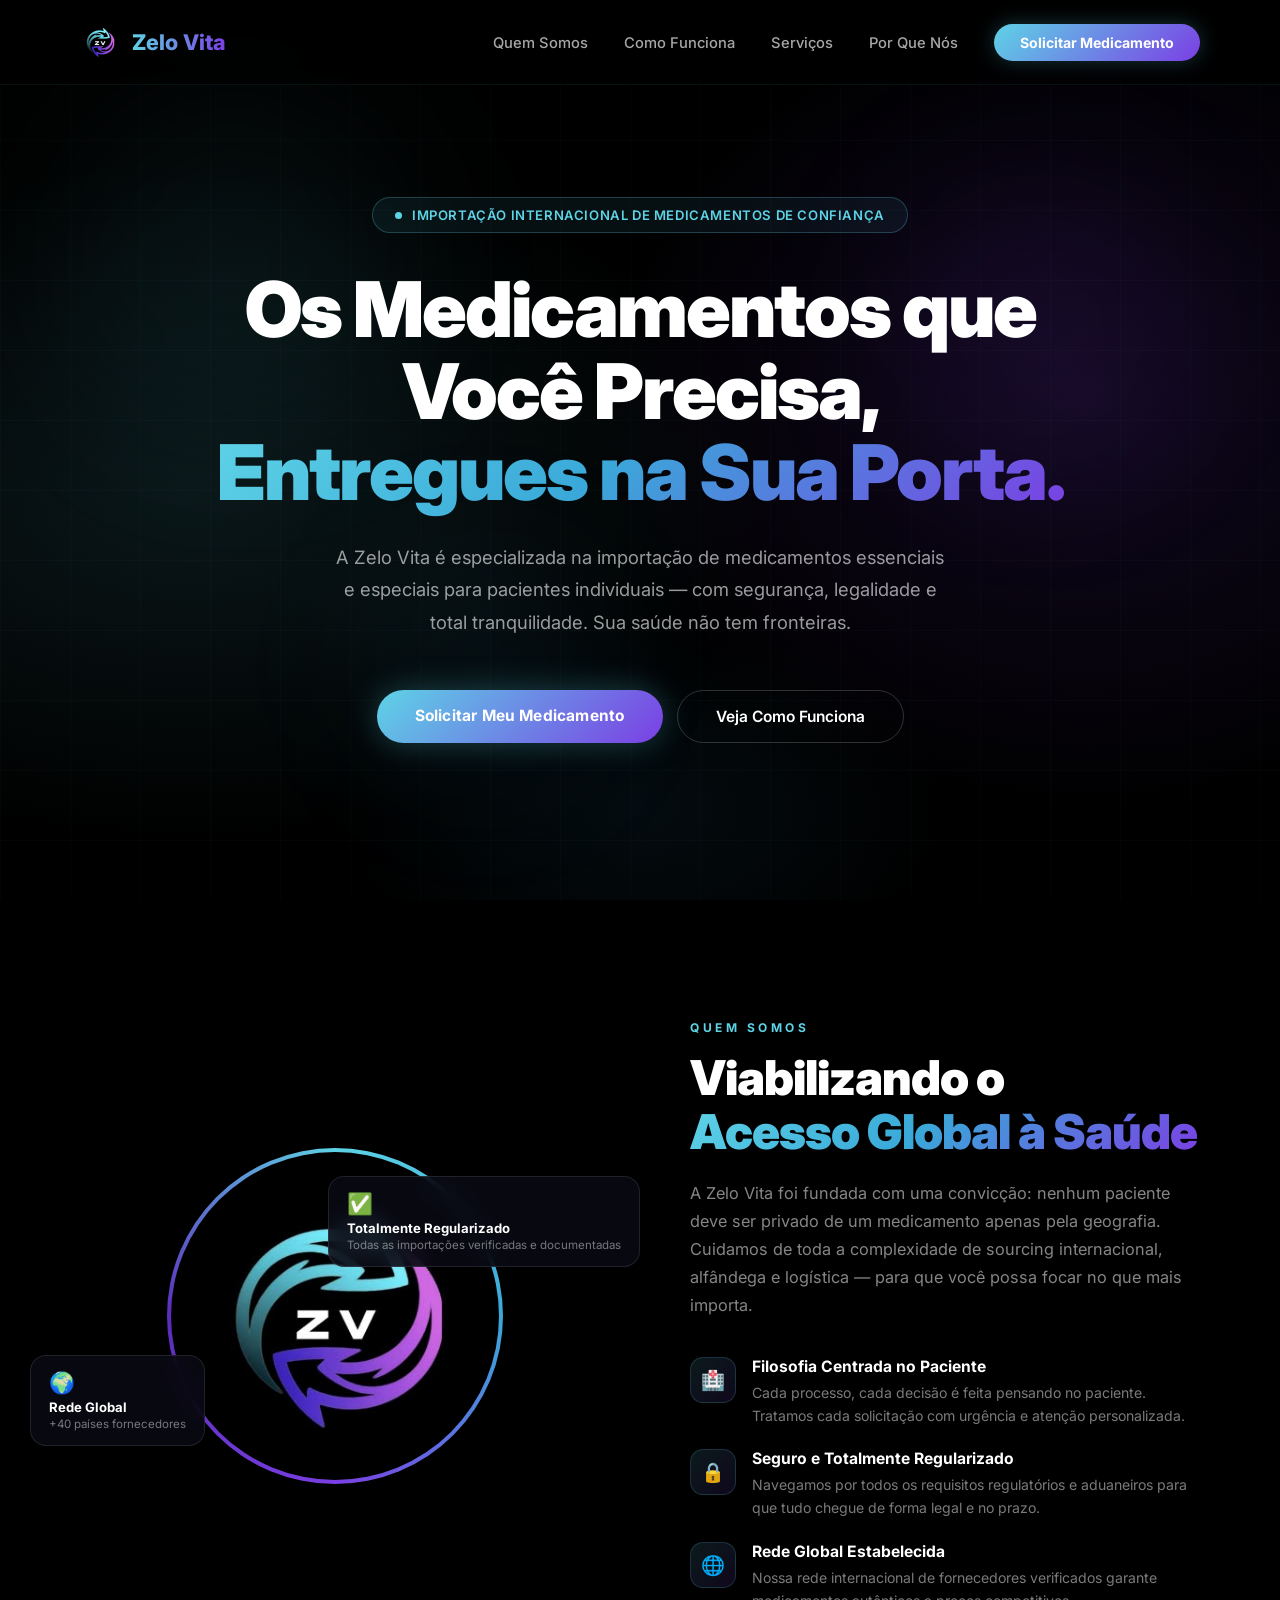
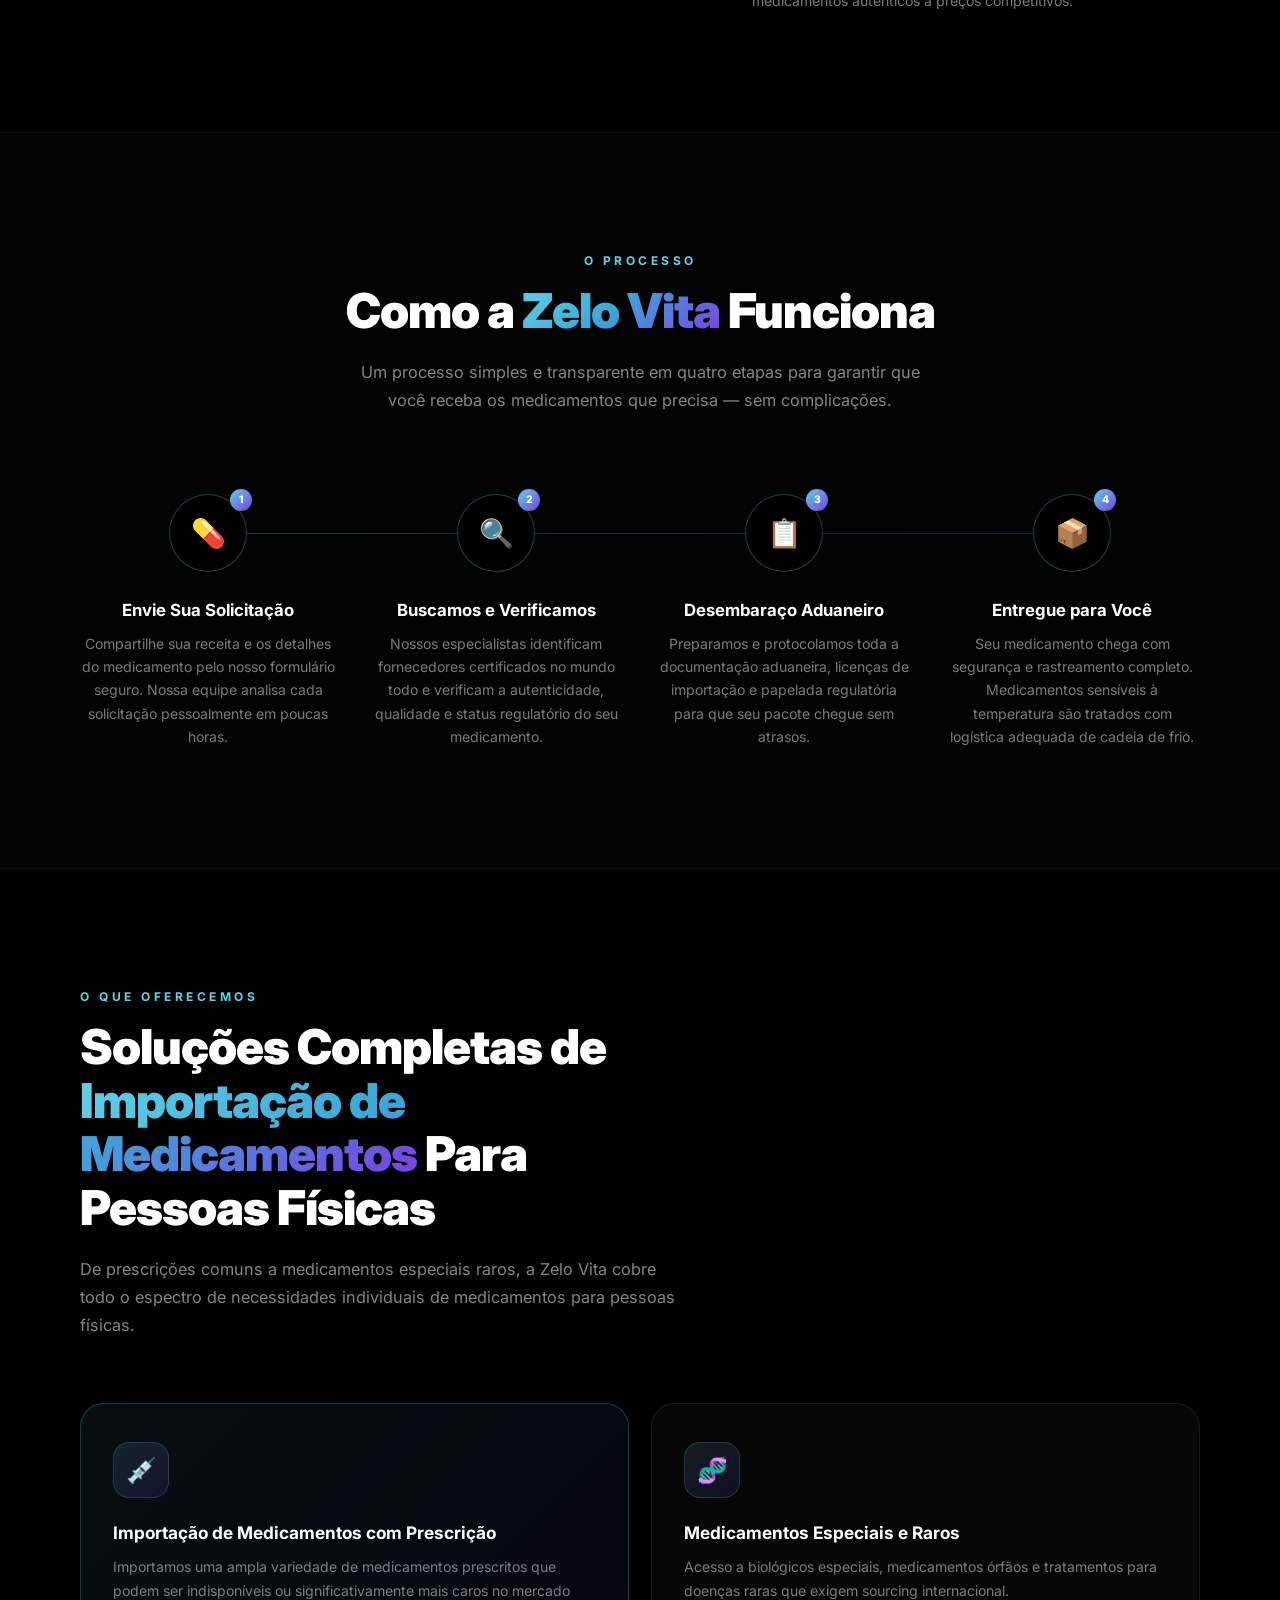
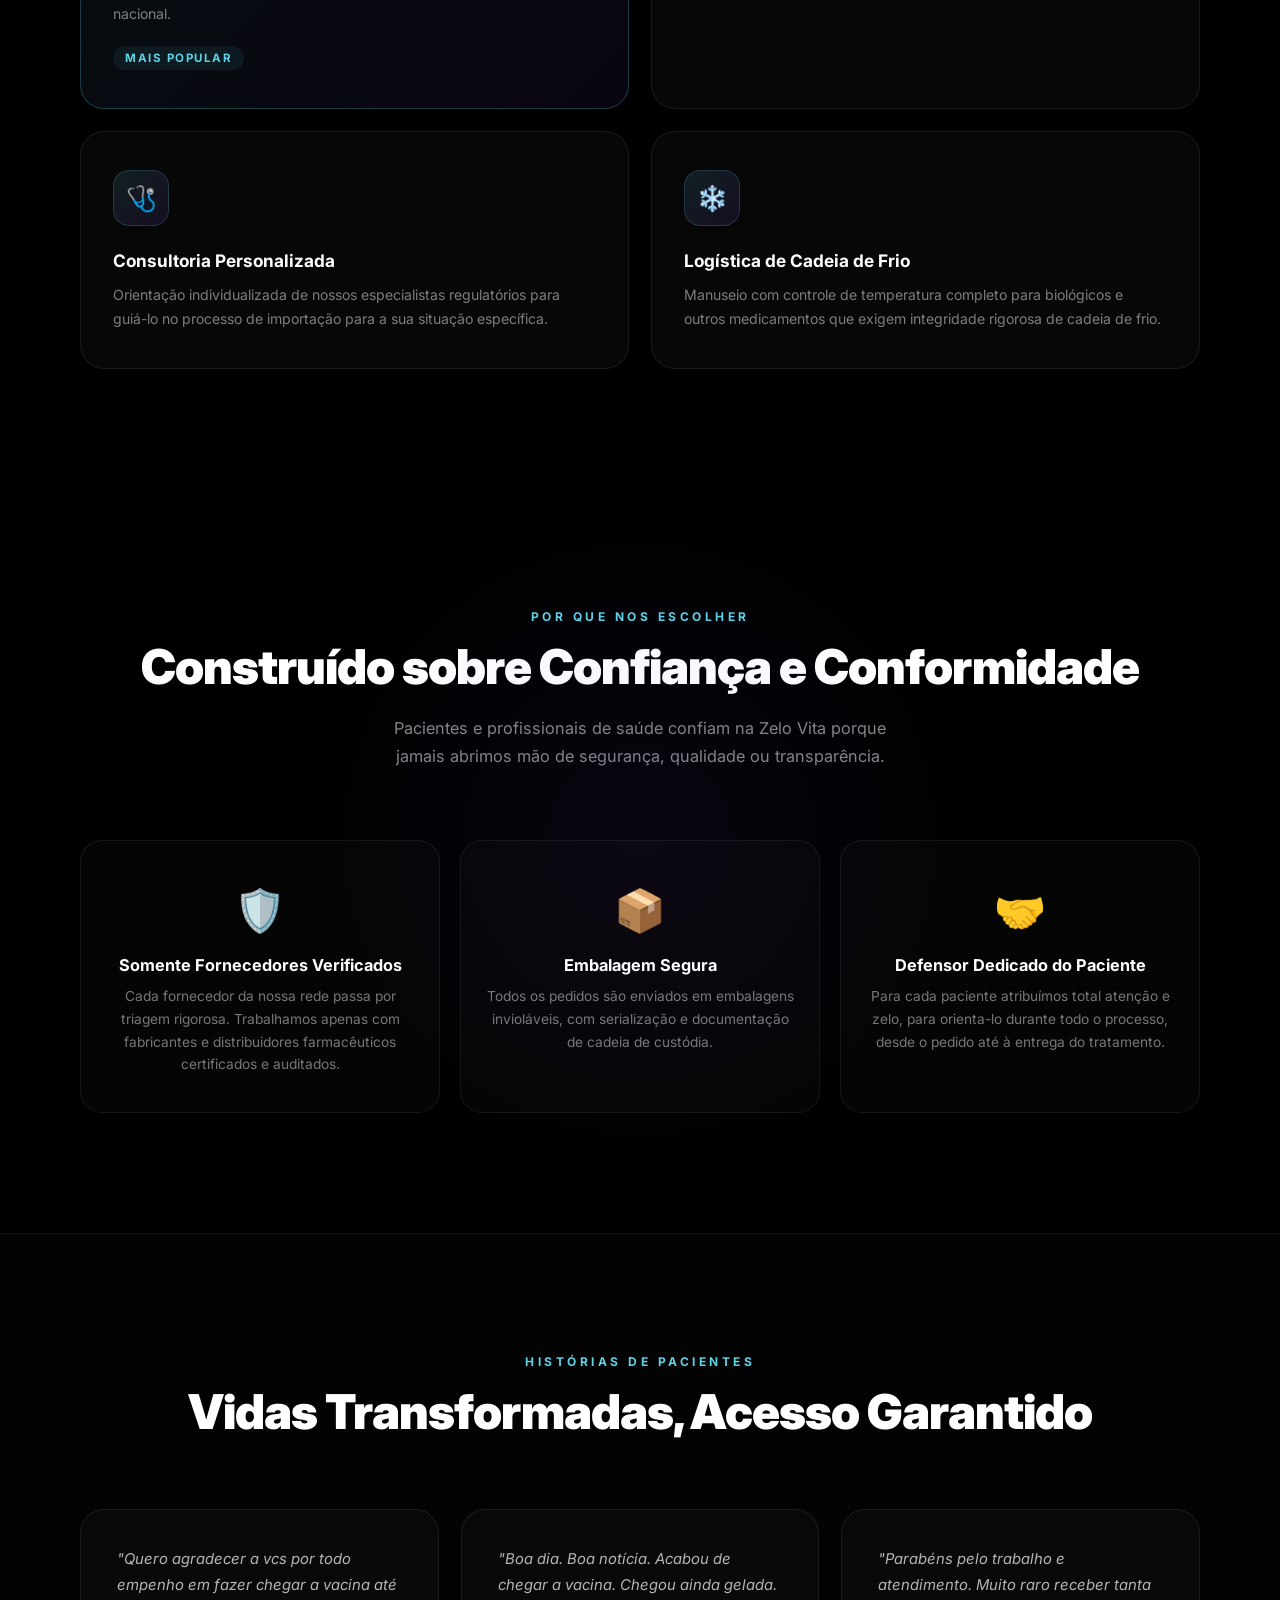
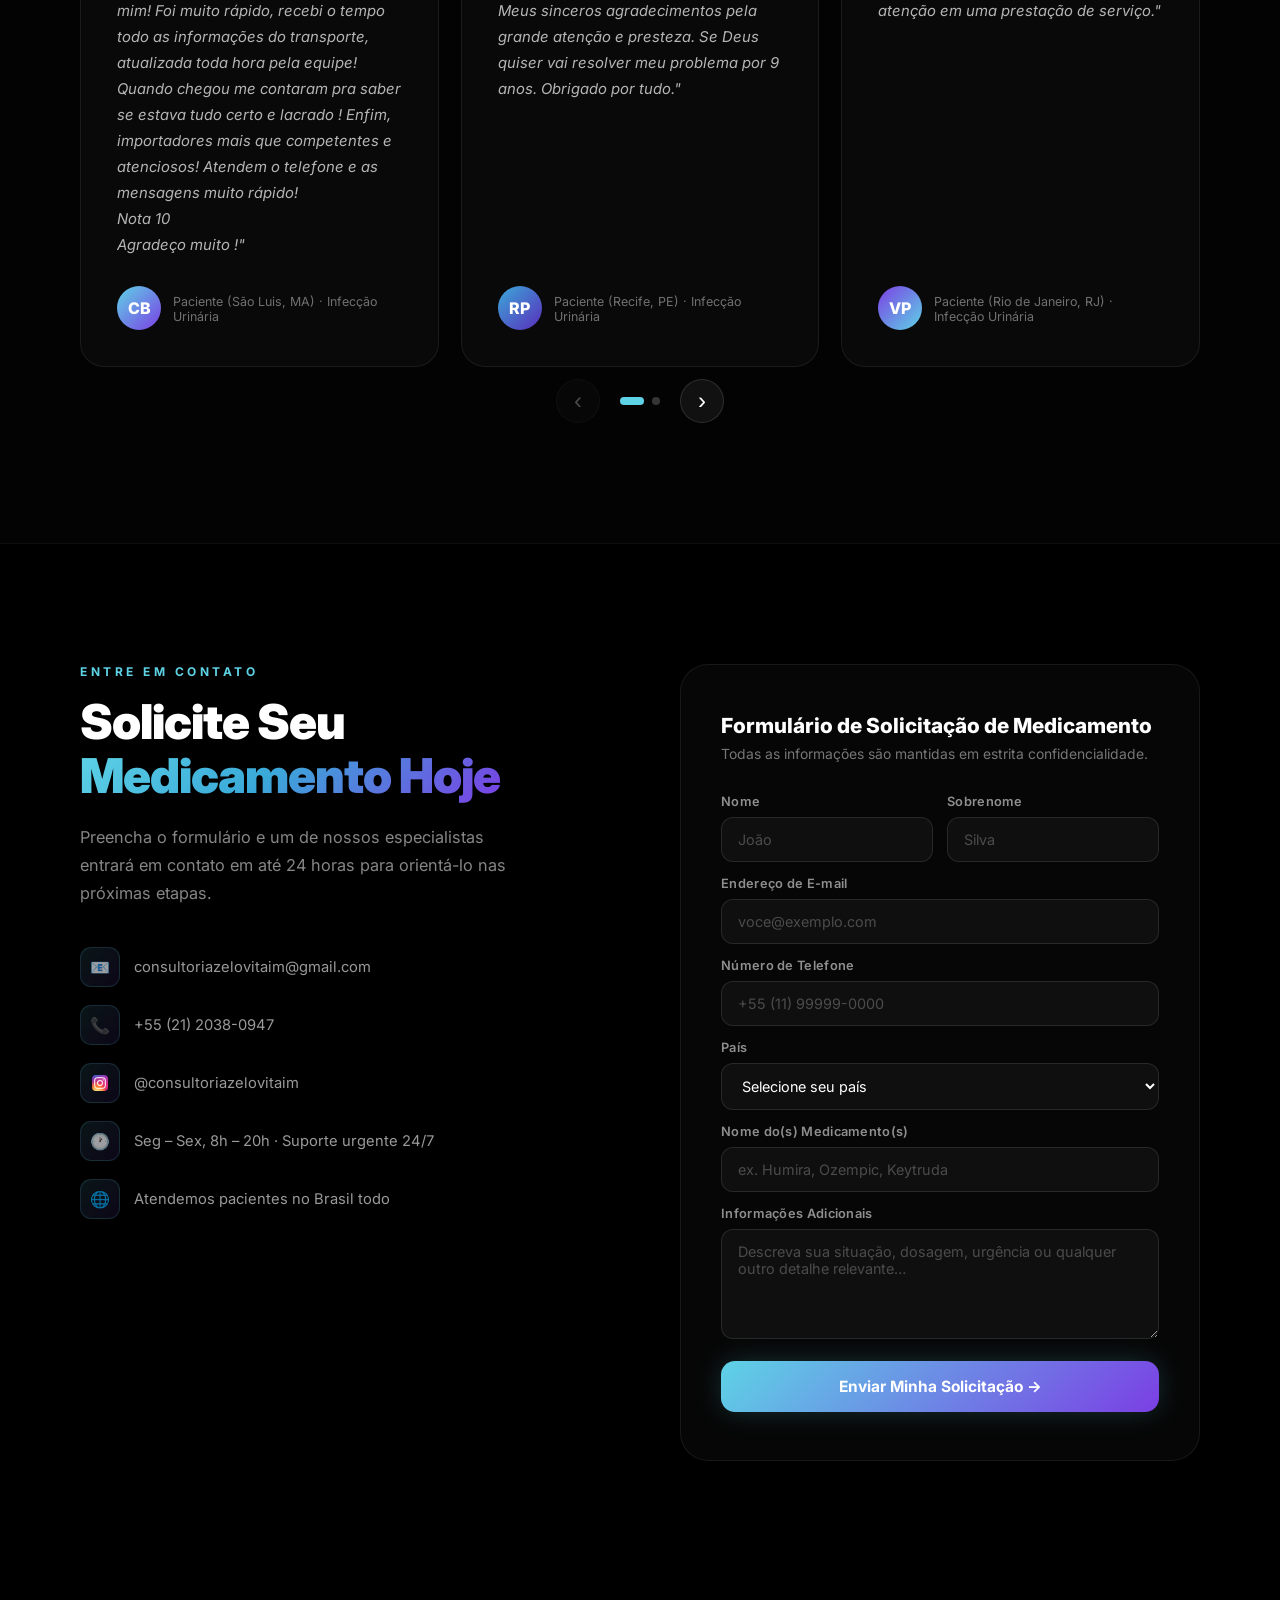
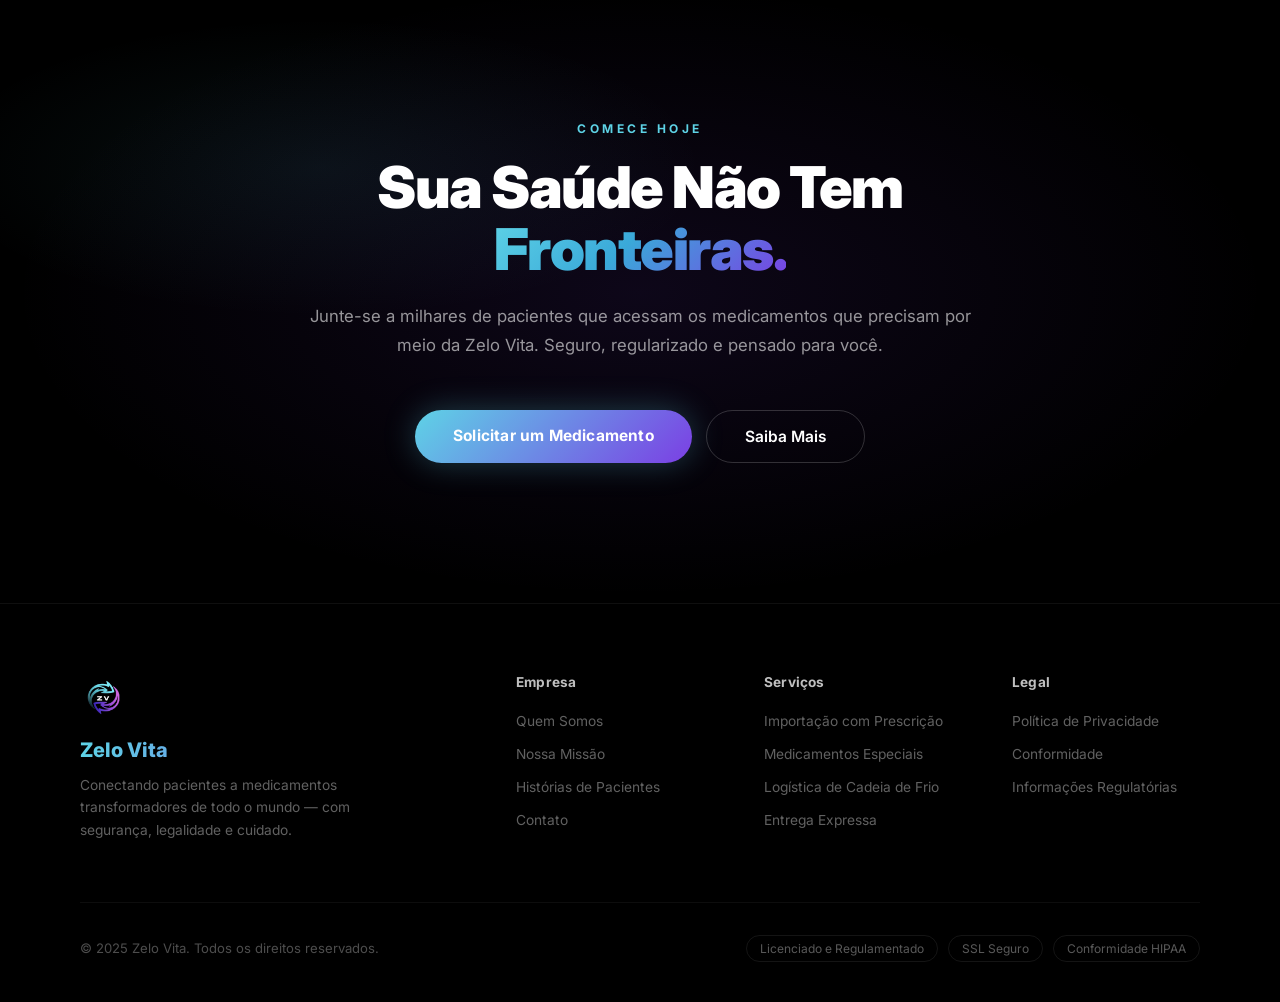
==== commit 830e482d: "Upgrade landing page" ====
--- a/index.html
+++ b/index.html
@@ -1,11 +1,11 @@
 <!doctype html>
-<html lang="en">
+<html lang="pt-BR">
 	<head>
 		<meta charset="UTF-8" />
 		<meta
 			name="viewport"
 			content="width=device-width, initial-scale=1.0" />
-		<title>Zelo Vita — Premium Medication Import Services</title>
+		<title>Zelo Vita — Importação Premium de Medicamentos</title>
 		<link
 			rel="preconnect"
 			href="https://fonts.googleapis.com" />
@@ -34,22 +34,22 @@
 				<span class="nav-logo-text">Zelo Vita</span>
 			</a>
 			<ul class="nav-links">
-				<li><a href="#about">About</a></li>
-				<li><a href="#how-it-works">How It Works</a></li>
-				<li><a href="#services">Services</a></li>
-				<li><a href="#trust">Why Us</a></li>
+				<li><a href="#about">Quem Somos</a></li>
+				<li><a href="#how-it-works">Como Funciona</a></li>
+				<li><a href="#services">Serviços</a></li>
+				<li><a href="#trust">Por Que Nós</a></li>
 				<li>
 					<a
 						href="#contact"
 						class="nav-cta">
-						Request Medication
+						Solicitar Medicamento
 					</a>
 				</li>
 			</ul>
 			<div
 				class="hamburger"
 				id="hamburger"
-				aria-label="Open menu"
+				aria-label="Abrir menu"
 				role="button">
 				<span></span>
 				<span></span>
@@ -69,28 +69,28 @@
 			<a
 				href="#about"
 				class="mobile-nav-link">
-				About
+				Quem Somos
 			</a>
 			<a
 				href="#how-it-works"
 				class="mobile-nav-link">
-				How It Works
+				Como Funciona
 			</a>
 			<a
 				href="#services"
 				class="mobile-nav-link">
-				Services
+				Serviços
 			</a>
 			<a
 				href="#trust"
 				class="mobile-nav-link">
-				Why Us
+				Por Que Nós
 			</a>
 			<a
 				href="#contact"
 				class="mobile-nav-link"
 				style="color: var(--cyan)">
-				Request Medication
+				Solicitar Medicamento
 			</a>
 		</div>
 
@@ -109,52 +109,69 @@
 			<div class="hero-content">
 				<div class="hero-badge">
 					<div class="badge-dot"></div>
-					Trusted International Medication Import
+					Importação Internacional de Medicamentos de Confiança
 				</div>
 
 				<h1 class="hero-title">
-					The Medications You Need,
+					Os Medicamentos que Você Precisa,
 					<br />
-					<span class="gradient-text">Delivered to Your Door.</span>
+					<span class="gradient-text">Entregues na Sua Porta.</span>
 				</h1>
 
 				<p class="hero-sub">
-					Zelo Vita specializes in importing essential and specialty
-					medications for individual patients — safely, legally, and
-					with complete peace of mind. Your health has no borders.
+					A Zelo Vita é especializada na importação de medicamentos
+					essenciais e especiais para pacientes individuais — com
+					segurança, legalidade e total tranquilidade. Sua saúde não
+					tem fronteiras.
 				</p>
 
 				<div class="hero-actions">
 					<a
 						href="#contact"
 						class="btn-primary">
-						Request Your Medication
+						Solicitar Meu Medicamento
 					</a>
 					<a
 						href="#how-it-works"
 						class="btn-outline">
-						See How It Works
+						Veja Como Funciona
 					</a>
 				</div>
 
-				<div class="hero-stats">
+				<!-- <div class="hero-stats">
 					<div class="stat-item">
-						<div class="stat-val">5,000+</div>
-						<div class="stat-lbl">Patients Served</div>
+						<div
+							class="stat-val"
+							translate="no">
+							5.000+
+						</div>
+						<div class="stat-lbl">Pacientes Atendidos</div>
 					</div>
 					<div class="stat-item">
-						<div class="stat-val">40+</div>
-						<div class="stat-lbl">Countries Sourced</div>
+						<div
+							class="stat-val"
+							translate="no">
+							40+
+						</div>
+						<div class="stat-lbl">Países Fornecedores</div>
 					</div>
 					<div class="stat-item">
-						<div class="stat-val">98%</div>
-						<div class="stat-lbl">Satisfaction Rate</div>
+						<div
+							class="stat-val"
+							translate="no">
+							98%
+						</div>
+						<div class="stat-lbl">Taxa de Satisfação</div>
 					</div>
 					<div class="stat-item">
-						<div class="stat-val">24/7</div>
-						<div class="stat-lbl">Patient Support</div>
-					</div>
-				</div>
+						<div
+							class="stat-val"
+							translate="no">
+							24/7
+						</div>
+						<div class="stat-lbl">Suporte ao Paciente</div>
+					</div>
+				</div> -->
 			</div>
 		</section>
 
@@ -177,66 +194,67 @@
 						</div>
 						<div class="float-card fc-top">
 							<div class="fc-icon">✅</div>
-							<div class="fc-title">Fully Compliant</div>
+							<div class="fc-title">Totalmente Regularizado</div>
 							<div class="fc-sub">
-								All imports verified & documented
+								Todas as importações verificadas e documentadas
 							</div>
 						</div>
 						<div class="float-card fc-bot">
 							<div class="fc-icon">🌍</div>
-							<div class="fc-title">Global Network</div>
-							<div class="fc-sub">40+ source countries</div>
+							<div class="fc-title">Rede Global</div>
+							<div class="fc-sub">+40 países fornecedores</div>
 						</div>
 					</div>
 
 					<!-- Text -->
 					<div class="about-content">
-						<div class="section-label">Who We Are</div>
+						<div class="section-label">Quem Somos</div>
 						<h2 class="section-title">
-							Bridging the Gap in
+							Viabilizando o
 							<br />
 							<span class="gradient-text">
-								Global Healthcare Access
+								Acesso Global à Saúde
 							</span>
 						</h2>
 						<p class="section-sub">
-							Zelo Vita was founded on a single conviction: no
-							patient should be denied a medication simply because
-							of geography. We handle the complexity of
-							international sourcing, customs, and logistics — so
-							you can focus on what matters most.
+							A Zelo Vita foi fundada com uma convicção: nenhum
+							paciente deve ser privado de um medicamento apenas
+							pela geografia. Cuidamos de toda a complexidade de
+							sourcing internacional, alfândega e logística — para
+							que você possa focar no que mais importa.
 						</p>
 						<div class="about-features">
 							<div class="feat-item reveal">
 								<div class="feat-icon">🏥</div>
 								<div class="feat-text">
-									<h4>Patient-First Philosophy</h4>
+									<h4>Filosofia Centrada no Paciente</h4>
 									<p>
-										Every process, every decision is
-										centered around the patient. We treat
-										each request as urgent and personal.
+										Cada processo, cada decisão é feita
+										pensando no paciente. Tratamos cada
+										solicitação com urgência e atenção
+										personalizada.
 									</p>
 								</div>
 							</div>
 							<div class="feat-item reveal reveal-delay-1">
 								<div class="feat-icon">🔒</div>
 								<div class="feat-text">
-									<h4>Safe & Fully Compliant</h4>
+									<h4>Seguro e Totalmente Regularizado</h4>
 									<p>
-										We navigate all regulatory and customs
-										requirements so everything arrives
-										legally and on time.
+										Navegamos por todos os requisitos
+										regulatórios e aduaneiros para que tudo
+										chegue de forma legal e no prazo.
 									</p>
 								</div>
 							</div>
 							<div class="feat-item reveal reveal-delay-2">
 								<div class="feat-icon">🌐</div>
 								<div class="feat-text">
-									<h4>Established Global Network</h4>
+									<h4>Rede Global Estabelecida</h4>
 									<p>
-										Our vetted international supplier
-										network guarantees authentic medications
-										at competitive prices.
+										Nossa rede internacional de fornecedores
+										verificados garante medicamentos
+										autênticos a preços competitivos.
 									</p>
 								</div>
 							</div>
@@ -254,11 +272,16 @@
 			id="how-it-works">
 			<div class="inner">
 				<div class="how-header">
-					<div class="section-label">The Process</div>
-					<h2 class="section-title">How Zelo Vita Works</h2>
+					<div class="section-label">O Processo</div>
+					<h2 class="section-title">
+						Como a
+						<span class="gradient-text">Zelo Vita</span>
+						Funciona
+					</h2>
 					<p class="section-sub">
-						A simple, transparent, four-step process designed to get
-						you the medications you need — without the complexity.
+						Um processo simples e transparente em quatro etapas para
+						garantir que você receba os medicamentos que precisa —
+						sem complicações.
 					</p>
 				</div>
 
@@ -268,11 +291,11 @@
 							💊
 							<span class="step-badge">1</span>
 						</div>
-						<h3>Submit Your Request</h3>
-						<p>
-							Share your prescription and medication details
-							through our secure form. Our team reviews every
-							submission personally within hours.
+						<h3>Envie Sua Solicitação</h3>
+						<p>
+							Compartilhe sua receita e os detalhes do medicamento
+							pelo nosso formulário seguro. Nossa equipe analisa
+							cada solicitação pessoalmente em poucas horas.
 						</p>
 					</div>
 					<div class="step-card reveal reveal-delay-1">
@@ -280,11 +303,12 @@
 							🔍
 							<span class="step-badge">2</span>
 						</div>
-						<h3>We Source & Verify</h3>
-						<p>
-							Our specialists identify certified suppliers
-							worldwide and verify the authenticity, quality, and
-							regulatory status of your medication.
+						<h3>Buscamos e Verificamos</h3>
+						<p>
+							Nossos especialistas identificam fornecedores
+							certificados no mundo todo e verificam a
+							autenticidade, qualidade e status regulatório do seu
+							medicamento.
 						</p>
 					</div>
 					<div class="step-card reveal reveal-delay-2">
@@ -292,11 +316,11 @@
 							📋
 							<span class="step-badge">3</span>
 						</div>
-						<h3>Customs Clearance</h3>
-						<p>
-							We prepare and file all customs documentation,
-							import permits, and regulatory paperwork so your
-							package moves through without delay.
+						<h3>Desembaraço Aduaneiro</h3>
+						<p>
+							Preparamos e protocolamos toda a documentação
+							aduaneira, licenças de importação e papelada
+							regulatória para que seu pacote chegue sem atrasos.
 						</p>
 					</div>
 					<div class="step-card reveal reveal-delay-3">
@@ -304,11 +328,11 @@
 							📦
 							<span class="step-badge">4</span>
 						</div>
-						<h3>Delivered to You</h3>
-						<p>
-							Your medication arrives securely with full tracking.
-							Temperature-sensitive medications are handled with
-							proper cold-chain logistics.
+						<h3>Entregue para Você</h3>
+						<p>
+							Seu medicamento chega com segurança e rastreamento
+							completo. Medicamentos sensíveis à temperatura são
+							tratados com logística adequada de cadeia de frio.
 						</p>
 					</div>
 				</div>
@@ -323,73 +347,58 @@
 			id="services">
 			<div class="inner">
 				<div style="max-width: 600px">
-					<div class="section-label">What We Offer</div>
+					<div class="section-label">O Que Oferecemos</div>
 					<h2 class="section-title">
-						Comprehensive Medication
+						Soluções Completas de
 						<br />
-						<span class="gradient-text">Import Solutions</span>
+						<span class="gradient-text">
+							Importação de Medicamentos
+						</span>
+						Para Pessoas Físicas
 					</h2>
 					<p class="section-sub">
-						From common prescriptions to rare specialty drugs, Zelo
-						Vita covers the full spectrum of individual patient
-						medication needs.
+						De prescrições comuns a medicamentos especiais raros, a
+						Zelo Vita cobre todo o espectro de necessidades
+						individuais de medicamentos para pessoas físicas.
 					</p>
 				</div>
 
 				<div class="services-grid">
 					<div class="svc-card highlight reveal">
 						<div class="svc-icon">💉</div>
-						<h3>Prescription Medication Import</h3>
-						<p>
-							We import a wide range of prescription medications
-							that may be unavailable or significantly more
-							expensive domestically.
-						</p>
-						<span class="svc-tag">Most Popular</span>
+						<h3>Importação de Medicamentos com Prescrição</h3>
+						<p>
+							Importamos uma ampla variedade de medicamentos
+							prescritos que podem ser indisponíveis ou
+							significativamente mais caros no mercado nacional.
+						</p>
+						<span class="svc-tag">Mais Popular</span>
 					</div>
 					<div class="svc-card reveal reveal-delay-1">
 						<div class="svc-icon">🧬</div>
-						<h3>Specialty & Rare Drugs</h3>
-						<p>
-							Access to specialty biologics, orphan drugs, and
-							rare disease medications that require international
-							sourcing.
-						</p>
-					</div>
-					<div class="svc-card reveal reveal-delay-2">
-						<div class="svc-icon">🔬</div>
-						<h3>Clinical Trial Support</h3>
-						<p>
-							Assistance sourcing investigational medications and
-							clinical trial drugs for patients enrolled in
-							international studies.
+						<h3>Medicamentos Especiais e Raros</h3>
+						<p>
+							Acesso a biológicos especiais, medicamentos órfãos e
+							tratamentos para doenças raras que exigem sourcing
+							internacional.
 						</p>
 					</div>
 					<div class="svc-card reveal">
 						<div class="svc-icon">🩺</div>
-						<h3>Personalized Consultation</h3>
-						<p>
-							One-on-one guidance from our regulatory specialists
-							to navigate the import process for your specific
-							situation.
+						<h3>Consultoria Personalizada</h3>
+						<p>
+							Orientação individualizada de nossos especialistas
+							regulatórios para guiá-lo no processo de importação
+							para a sua situação específica.
 						</p>
 					</div>
 					<div class="svc-card reveal reveal-delay-1">
 						<div class="svc-icon">❄️</div>
-						<h3>Cold-Chain Logistics</h3>
-						<p>
-							Full temperature-controlled handling for biologics,
-							insulin, and other medications requiring strict
-							cold-chain integrity.
-						</p>
-					</div>
-					<div class="svc-card reveal reveal-delay-2">
-						<div class="svc-icon">⚡</div>
-						<h3>Express & Urgent Delivery</h3>
-						<p>
-							Priority handling for time-sensitive cases, with
-							expedited sourcing and shipping routes for critical
-							medications.
+						<h3>Logística de Cadeia de Frio</h3>
+						<p>
+							Manuseio com controle de temperatura completo para
+							biológicos e outros medicamentos que exigem
+							integridade rigorosa de cadeia de frio.
 						</p>
 					</div>
 				</div>
@@ -404,50 +413,44 @@
 			id="trust">
 			<div class="inner">
 				<div class="trust-header">
-					<div class="section-label">Why Choose Us</div>
-					<h2 class="section-title">Built on Trust & Compliance</h2>
+					<div class="section-label">Por Que Nos Escolher</div>
+					<h2 class="section-title">
+						Construído sobre Confiança e Conformidade
+					</h2>
 					<p class="section-sub">
-						Patients and healthcare professionals rely on Zelo Vita
-						because we never compromise on safety, quality, or
-						transparency.
+						Pacientes e profissionais de saúde confiam na Zelo Vita
+						porque jamais abrimos mão de segurança, qualidade ou
+						transparência.
 					</p>
 				</div>
 
 				<div class="trust-grid">
-					<div class="trust-card reveal">
-						<div class="trust-icon">🏛️</div>
-						<h3>Fully Licensed & Regulated</h3>
-						<p>
-							We operate in full compliance with all applicable
-							import regulations and maintain current licenses in
-							every market we serve.
-						</p>
-					</div>
 					<div class="trust-card reveal reveal-delay-1">
 						<div class="trust-icon">🛡️</div>
-						<h3>Verified Suppliers Only</h3>
-						<p>
-							Every supplier in our network undergoes rigorous
-							vetting. We only work with certified, audited
-							pharmaceutical manufacturers and distributors.
+						<h3>Somente Fornecedores Verificados</h3>
+						<p>
+							Cada fornecedor da nossa rede passa por triagem
+							rigorosa. Trabalhamos apenas com fabricantes e
+							distribuidores farmacêuticos certificados e
+							auditados.
 						</p>
 					</div>
 					<div class="trust-card reveal reveal-delay-2">
 						<div class="trust-icon">📦</div>
-						<h3>Discreet & Secure Packaging</h3>
-						<p>
-							All orders are shipped in tamper-evident, discreet
-							packaging with serialization and chain-of-custody
-							documentation.
+						<h3>Embalagem Segura</h3>
+						<p>
+							Todos os pedidos são enviados em embalagens
+							invioláveis, com serialização e documentação de
+							cadeia de custódia.
 						</p>
 					</div>
 					<div class="trust-card reveal reveal-delay-3">
 						<div class="trust-icon">🤝</div>
-						<h3>Dedicated Patient Advocate</h3>
-						<p>
-							Every patient is assigned a personal case manager
-							who guides them through the entire process from
-							request to delivery.
+						<h3>Defensor Dedicado do Paciente</h3>
+						<p>
+							Para cada paciente atribuímos total atenção e zelo,
+							para orienta-lo durante todo o processo, desde o
+							pedido até à entrega do tratamento.
 						</p>
 					</div>
 				</div>
@@ -462,55 +465,69 @@
 			id="testimonials">
 			<div class="inner">
 				<div class="testimonials-header">
-					<div class="section-label">Patient Stories</div>
-					<h2 class="section-title">Lives Changed, Access Granted</h2>
+					<div class="section-label">Histórias de Pacientes</div>
+					<h2 class="section-title">
+						Vidas Transformadas, Acesso Garantido
+					</h2>
 				</div>
 
 				<div class="testimonials-grid">
 					<div class="testi-card reveal">
-						<div class="testi-stars">
-							<span>★</span>
-							<span>★</span>
-							<span>★</span>
-							<span>★</span>
-							<span>★</span>
-						</div>
+						<!-- <div class="testi-stars">
+							<span>★</span>
+							<span>★</span>
+							<span>★</span>
+							<span>★</span>
+							<span>★</span>
+						</div> -->
 						<p class="testi-text">
-							"Zelo Vita found a medication for my autoimmune
-							condition that simply wasn't available here. The
-							whole process was clear and they kept me informed
-							every step of the way. I genuinely don't know what I
-							would have done without them."
-						</p>
-						<div class="testi-author">
-							<div class="author-av">MR</div>
-							<div>
-								<div class="author-name">Mariana R.</div>
-								<div class="author-role">
-									Patient · Chronic Autoimmune Condition
-								</div>
-							</div>
-						</div>
-					</div>
-
-					<div class="testi-card reveal reveal-delay-1">
-						<div class="testi-stars">
-							<span>★</span>
-							<span>★</span>
-							<span>★</span>
-							<span>★</span>
-							<span>★</span>
-						</div>
-						<p class="testi-text">
-							"My father needed a specialty medication that cost
-							three times more locally. Zelo Vita sourced it from
-							a certified supplier abroad for a fraction of the
-							price. The quality was perfect and the delivery was
-							faster than I expected."
+							"Quero agradecer a vcs por todo empenho em fazer
+							chegar a vacina até mim! Foi muito rápido, recebi o
+							tempo todo as informações do transporte, atualizada
+							toda hora pela equipe! Quando chegou me contaram pra
+							saber se estava tudo certo e lacrado ! Enfim,
+							importadores mais que competentes e atenciosos!
+							Atendem o telefone e as mensagens muito rápido!
+							<br />
+							Nota 10
+							<br />
+							Agradeço muito !"
 						</p>
 						<div class="testi-author">
 							<div
 								class="author-av"
+								translate="no">
+								CB
+							</div>
+							<div>
+								<div class="author-role">
+									Paciente
+									<span translate="no">(São Luis, MA)</span>
+									· Infecção Urinária
+								</div>
+							</div>
+						</div>
+					</div>
+
+					<div class="testi-card reveal reveal-delay-1">
+						<!-- <div class="testi-stars">
+							<span>★</span>
+							<span>★</span>
+							<span>★</span>
+							<span>★</span>
+							<span>★</span>
+						</div> -->
+						<p class="testi-text">
+							"Boa dia. Boa notícia. Acabou de chegar a vacina.
+							Chegou ainda gelada. Meus sinceros agradecimentos
+							pela grande atenção e presteza. Se Deus quiser vai
+							resolver meu problema por 9 anos. Obrigado por
+							tudo."
+						</p>
+						<div class="testi-author">
+							<div
+								class="author-av"
+								translate="no"
 								style="
 									background: linear-gradient(
 										135deg,
@@ -518,35 +535,34 @@
 										var(--dark-purple)
 									);
 								">
-								CS
+								RP
 							</div>
 							<div>
-								<div class="author-name">Carlos S.</div>
 								<div class="author-role">
-									Caregiver · São Paulo, Brazil
+									Paciente
+									<span translate="no">(Recife, PE)</span>
+									· Infecção Urinária
 								</div>
 							</div>
 						</div>
 					</div>
 
 					<div class="testi-card reveal reveal-delay-2">
-						<div class="testi-stars">
-							<span>★</span>
-							<span>★</span>
-							<span>★</span>
-							<span>★</span>
-							<span>★</span>
-						</div>
+						<!-- <div class="testi-stars">
+							<span>★</span>
+							<span>★</span>
+							<span>★</span>
+							<span>★</span>
+							<span>★</span>
+						</div> -->
 						<p class="testi-text">
-							"As a patient with a rare disease, finding my
-							medication is always a challenge. Zelo Vita not only
-							found it but handled the entire customs process.
-							Their team is knowledgeable, compassionate, and
-							incredibly responsive."
+							"Parabéns pelo trabalho e atendimento. Muito raro
+							receber tanta atenção em uma prestação de serviço."
 						</p>
 						<div class="testi-author">
 							<div
 								class="author-av"
+								translate="no"
 								style="
 									background: linear-gradient(
 										135deg,
@@ -554,12 +570,51 @@
 										var(--cyan)
 									);
 								">
-								AL
+								VP
 							</div>
 							<div>
-								<div class="author-name">Ana L.</div>
 								<div class="author-role">
-									Patient · Rare Disease
+									Paciente
+									<span>(Rio de Janeiro, RJ)</span>
+									· Infecção Urinária
+								</div>
+							</div>
+						</div>
+					</div>
+
+					<div class="testi-card reveal reveal-delay-2">
+						<!-- <div class="testi-stars">
+							<span>★</span>
+							<span>★</span>
+							<span>★</span>
+							<span>★</span>
+							<span>★</span>
+						</div> -->
+						<p class="testi-text">
+							"O meu pai já está tomando o medicamento há cerca de
+							um mês e meio e tem percebido bons resultados,
+							principalmente os quadros de infecção tem sido menos
+							intensos do que antes, reduzindo a necessidade de
+							antibióticos."
+						</p>
+						<div class="testi-author">
+							<div
+								class="author-av"
+								translate="no"
+								style="
+									background: linear-gradient(
+										135deg,
+										var(--purple),
+										var(--cyan)
+									);
+								">
+								R
+							</div>
+							<div>
+								<div class="author-role">
+									Paciente
+									<span>(Ribeirão Preto, SP)</span>
+									· Infecção Urinária
 								</div>
 							</div>
 						</div>
@@ -577,16 +632,16 @@
 			<div class="inner">
 				<div class="contact-grid">
 					<div class="contact-info">
-						<div class="section-label">Get In Touch</div>
+						<div class="section-label">Entre em Contato</div>
 						<h2 class="section-title">
-							Request Your
+							Solicite Seu
 							<br />
-							<span class="gradient-text">Medication Today</span>
+							<span class="gradient-text">Medicamento Hoje</span>
 						</h2>
 						<p class="section-sub">
-							Fill out the form and one of our patient specialists
-							will contact you within 24 hours to guide you
-							through the next steps.
+							Preencha o formulário e um de nossos especialistas
+							entrará em contato em até 24 horas para orientá-lo
+							nas próximas etapas.
 						</p>
 
 						<div class="contact-details">
@@ -620,99 +675,104 @@
 							</a>
 							<div class="contact-detail">
 								<div class="contact-detail-icon">🕐</div>
-								Mon – Fri, 8am – 8pm · Urgent support 24/7
+								Seg – Sex, 8h – 20h · Suporte urgente 24/7
 							</div>
 							<div class="contact-detail">
 								<div class="contact-detail-icon">🌐</div>
-								Serving patients worldwide
+								Atendemos pacientes no Brasil todo
 							</div>
 						</div>
 					</div>
 
 					<div class="contact-form reveal">
-						<div class="form-title">Medication Request Form</div>
+						<div class="form-title">
+							Formulário de Solicitação de Medicamento
+						</div>
 						<div class="form-sub">
-							All information is kept strictly confidential.
+							Todas as informações são mantidas em estrita
+							confidencialidade.
 						</div>
 
 						<form onsubmit="handleSubmit(event)">
 							<div class="form-row">
 								<div class="form-group">
-									<label>First Name</label>
+									<label>Nome</label>
 									<input
 										type="text"
 										name="firstName"
-										placeholder="John"
+										placeholder="João"
 										required />
 								</div>
 								<div class="form-group">
-									<label>Last Name</label>
+									<label>Sobrenome</label>
 									<input
 										type="text"
 										name="lastName"
-										placeholder="Doe"
+										placeholder="Silva"
 										required />
 								</div>
 							</div>
 
 							<div class="form-group">
-								<label>Email Address</label>
+								<label>Endereço de E-mail</label>
 								<input
 									type="email"
 									name="email"
-									placeholder="you@example.com"
+									placeholder="voce@exemplo.com"
 									required />
 							</div>
 
 							<div class="form-group">
-								<label>Phone Number</label>
+								<label>Número de Telefone</label>
 								<input
 									type="tel"
 									name="phone"
-									placeholder="+1 (555) 000-0000" />
+									placeholder="+55 (11) 99999-0000" />
 							</div>
 
 							<div class="form-group">
-								<label>Country</label>
-								<select name="country" required>
+								<label>País</label>
+								<select
+									name="country"
+									required>
 									<option
 										value=""
 										disabled
 										selected>
-										Select your country
+										Selecione seu país
 									</option>
-									<option>Brazil</option>
-									<option>United States</option>
+									<option>Brasil</option>
+									<option>Estados Unidos</option>
 									<option>Argentina</option>
-									<option>Mexico</option>
+									<option>México</option>
 									<option>Portugal</option>
-									<option>Spain</option>
-									<option>Colombia</option>
+									<option>Espanha</option>
+									<option>Colômbia</option>
 									<option>Chile</option>
-									<option>Other</option>
+									<option>Outro</option>
 								</select>
 							</div>
 
 							<div class="form-group">
-								<label>Medication Name(s)</label>
+								<label>Nome do(s) Medicamento(s)</label>
 								<input
 									type="text"
 									name="medication"
-									placeholder="e.g. Humira, Ozempic, Keytruda"
+									placeholder="ex. Humira, Ozempic, Keytruda"
 									required />
 							</div>
 
 							<div class="form-group">
-								<label>Additional Information</label>
+								<label>Informações Adicionais</label>
 								<textarea
 									name="message"
-									placeholder="Describe your situation, dosage, urgency, or any other relevant details…"></textarea>
+									placeholder="Descreva sua situação, dosagem, urgência ou qualquer outro detalhe relevante…"></textarea>
 							</div>
 
 							<button
 								type="submit"
 								class="form-btn">
-								Send My Request →
+								Enviar Minha Solicitação →
 							</button>
 						</form>
 					</div>
@@ -728,28 +788,28 @@
 				<div
 					class="section-label"
 					style="margin-bottom: 20px">
-					Start Today
+					Comece Hoje
 				</div>
 				<h2 class="cta-title">
-					Your Health Has
+					Sua Saúde Não Tem
 					<br />
-					<span class="gradient-text">No Borders.</span>
+					<span class="gradient-text">Fronteiras.</span>
 				</h2>
 				<p class="cta-sub">
-					Join thousands of patients who access the medications they
-					need through Zelo Vita. Safe, compliant, and built around
-					you.
+					Junte-se a milhares de pacientes que acessam os medicamentos
+					que precisam por meio da Zelo Vita. Seguro, regularizado e
+					pensado para você.
 				</p>
 				<div class="hero-actions">
 					<a
 						href="#contact"
 						class="btn-primary">
-						Request a Medication
+						Solicitar um Medicamento
 					</a>
 					<a
 						href="#how-it-works"
 						class="btn-outline">
-						Learn More
+						Saiba Mais
 					</a>
 				</div>
 			</div>
@@ -767,53 +827,68 @@
 							alt="Zelo Vita" />
 						<div class="footer-brand-name">Zelo Vita</div>
 						<p>
-							Connecting patients with life-changing medications
-							from around the world — safely, legally, and with
-							care.
+							Conectando pacientes a medicamentos transformadores
+							de todo o mundo — com segurança, legalidade e
+							cuidado.
 						</p>
 					</div>
 
 					<div class="footer-col">
-						<h4>Company</h4>
+						<h4>Empresa</h4>
 						<ul>
-							<li><a href="#about">About Us</a></li>
-							<li><a href="#trust">Our Mission</a></li>
-							<li><a href="#testimonials">Patient Stories</a></li>
-							<li><a href="#contact">Careers</a></li>
+							<li><a href="#about">Quem Somos</a></li>
+							<li><a href="#trust">Nossa Missão</a></li>
+							<li>
+								<a href="#testimonials">
+									Histórias de Pacientes
+								</a>
+							</li>
+							<li><a href="#contact">Contato</a></li>
 						</ul>
 					</div>
 
 					<div class="footer-col">
-						<h4>Services</h4>
+						<h4>Serviços</h4>
 						<ul>
-							<li><a href="#services">Prescription Import</a></li>
-							<li><a href="#services">Specialty Drugs</a></li>
 							<li>
-								<a href="#services">Cold-Chain Logistics</a>
+								<a href="#services">
+									Importação com Prescrição
+								</a>
 							</li>
-							<li><a href="#services">Express Delivery</a></li>
+							<li>
+								<a href="#services">Medicamentos Especiais</a>
+							</li>
+							<li>
+								<a href="#services">
+									Logística de Cadeia de Frio
+								</a>
+							</li>
+							<li><a href="#services">Entrega Expressa</a></li>
 						</ul>
 					</div>
 
 					<div class="footer-col">
 						<h4>Legal</h4>
 						<ul>
-							<li><a href="#">Privacy Policy</a></li>
-							<li><a href="#">Terms of Service</a></li>
-							<li><a href="#">Compliance</a></li>
-							<li><a href="#">Regulatory Info</a></li>
+							<li>
+								<a href="/privacy">Política de Privacidade</a>
+							</li>
+							<li><a href="#">Conformidade</a></li>
+							<li><a href="#">Informações Regulatórias</a></li>
 						</ul>
 					</div>
 				</div>
 
 				<div class="footer-bottom">
 					<span class="footer-copy">
-						© 2025 Zelo Vita. All rights reserved.
+						© 2025 Zelo Vita. Todos os direitos reservados.
 					</span>
 					<div class="footer-pills">
-						<span class="footer-pill">Licensed & Regulated</span>
-						<span class="footer-pill">SSL Secured</span>
-						<span class="footer-pill">HIPAA Compliant</span>
+						<span class="footer-pill">
+							Licenciado e Regulamentado
+						</span>
+						<span class="footer-pill">SSL Seguro</span>
+						<span class="footer-pill">Conformidade HIPAA</span>
 					</div>
 				</div>
 			</div>
--- a/styles.css
+++ b/styles.css
@@ -680,7 +680,7 @@
 /* ── SERVICES ── */
 .services-grid {
 	display: grid;
-	grid-template-columns: repeat(3, 1fr);
+	grid-template-columns: repeat(2, 1fr);
 	gap: 22px;
 	margin-top: 64px;
 }
@@ -802,7 +802,7 @@
 
 .trust-grid {
 	display: grid;
-	grid-template-columns: repeat(4, 1fr);
+	grid-template-columns: repeat(3, 1fr);
 	gap: 20px;
 }
 
@@ -918,6 +918,86 @@
 	font-size: 0.78rem;
 	color: rgba(255, 255, 255, 0.42);
 	margin-top: 2px;
+}
+
+/* ── TESTIMONIAL CAROUSEL ── */
+.carousel-track {
+	overflow: hidden;
+}
+
+.testimonials-grid.is-carousel {
+	display: flex;
+	flex-wrap: nowrap;
+	gap: 22px;
+	transition: transform 0.45s cubic-bezier(0.25, 0.46, 0.45, 0.94);
+	will-change: transform;
+}
+
+.testimonials-grid.is-carousel .testi-card {
+	flex: 0 0 var(--carousel-card-width, 300px);
+	min-width: 0;
+}
+
+.carousel-nav {
+	display: flex;
+	align-items: center;
+	justify-content: center;
+	gap: 20px;
+	margin-top: 12px;
+}
+
+.carousel-btn {
+	width: 44px;
+	height: 44px;
+	border-radius: 50%;
+	border: 1px solid rgba(255, 255, 255, 0.12);
+	background: rgba(255, 255, 255, 0.06);
+	color: #fff;
+	font-size: 1.5rem;
+	line-height: 1;
+	cursor: pointer;
+	display: flex;
+	align-items: center;
+	justify-content: center;
+	transition:
+		background 0.2s,
+		border-color 0.2s,
+		opacity 0.2s;
+	flex-shrink: 0;
+}
+
+.carousel-btn:hover:not(:disabled) {
+	background: rgba(123, 63, 228, 0.22);
+	border-color: rgba(123, 63, 228, 0.5);
+}
+
+.carousel-btn:disabled {
+	opacity: 0.28;
+	cursor: not-allowed;
+}
+
+.carousel-dots {
+	display: flex;
+	align-items: center;
+	gap: 8px;
+}
+
+.carousel-dot {
+	width: 8px;
+	height: 8px;
+	border-radius: 4px;
+	border: none;
+	background: rgba(255, 255, 255, 0.2);
+	cursor: pointer;
+	padding: 0;
+	transition:
+		background 0.25s,
+		width 0.25s;
+}
+
+.carousel-dot.active {
+	width: 24px;
+	background: var(--cyan);
 }
 
 /* ── CONTACT ── */
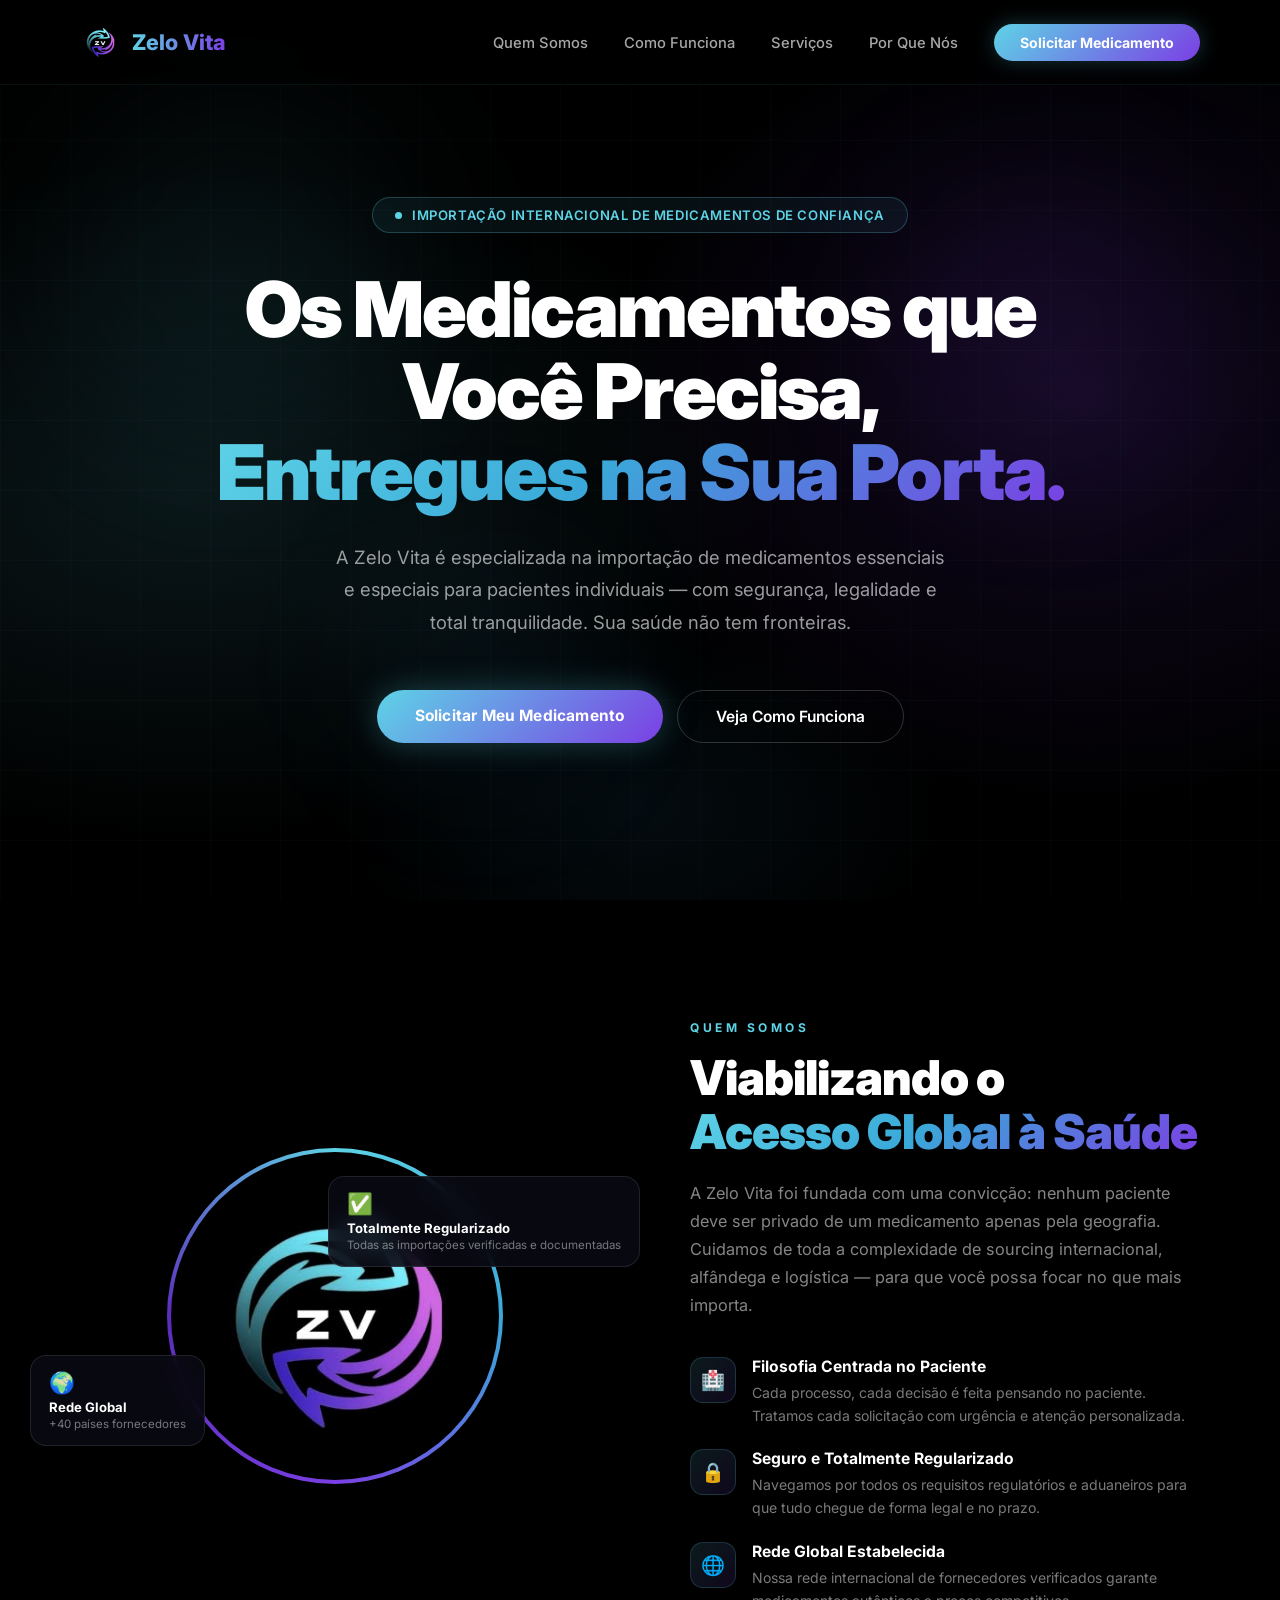
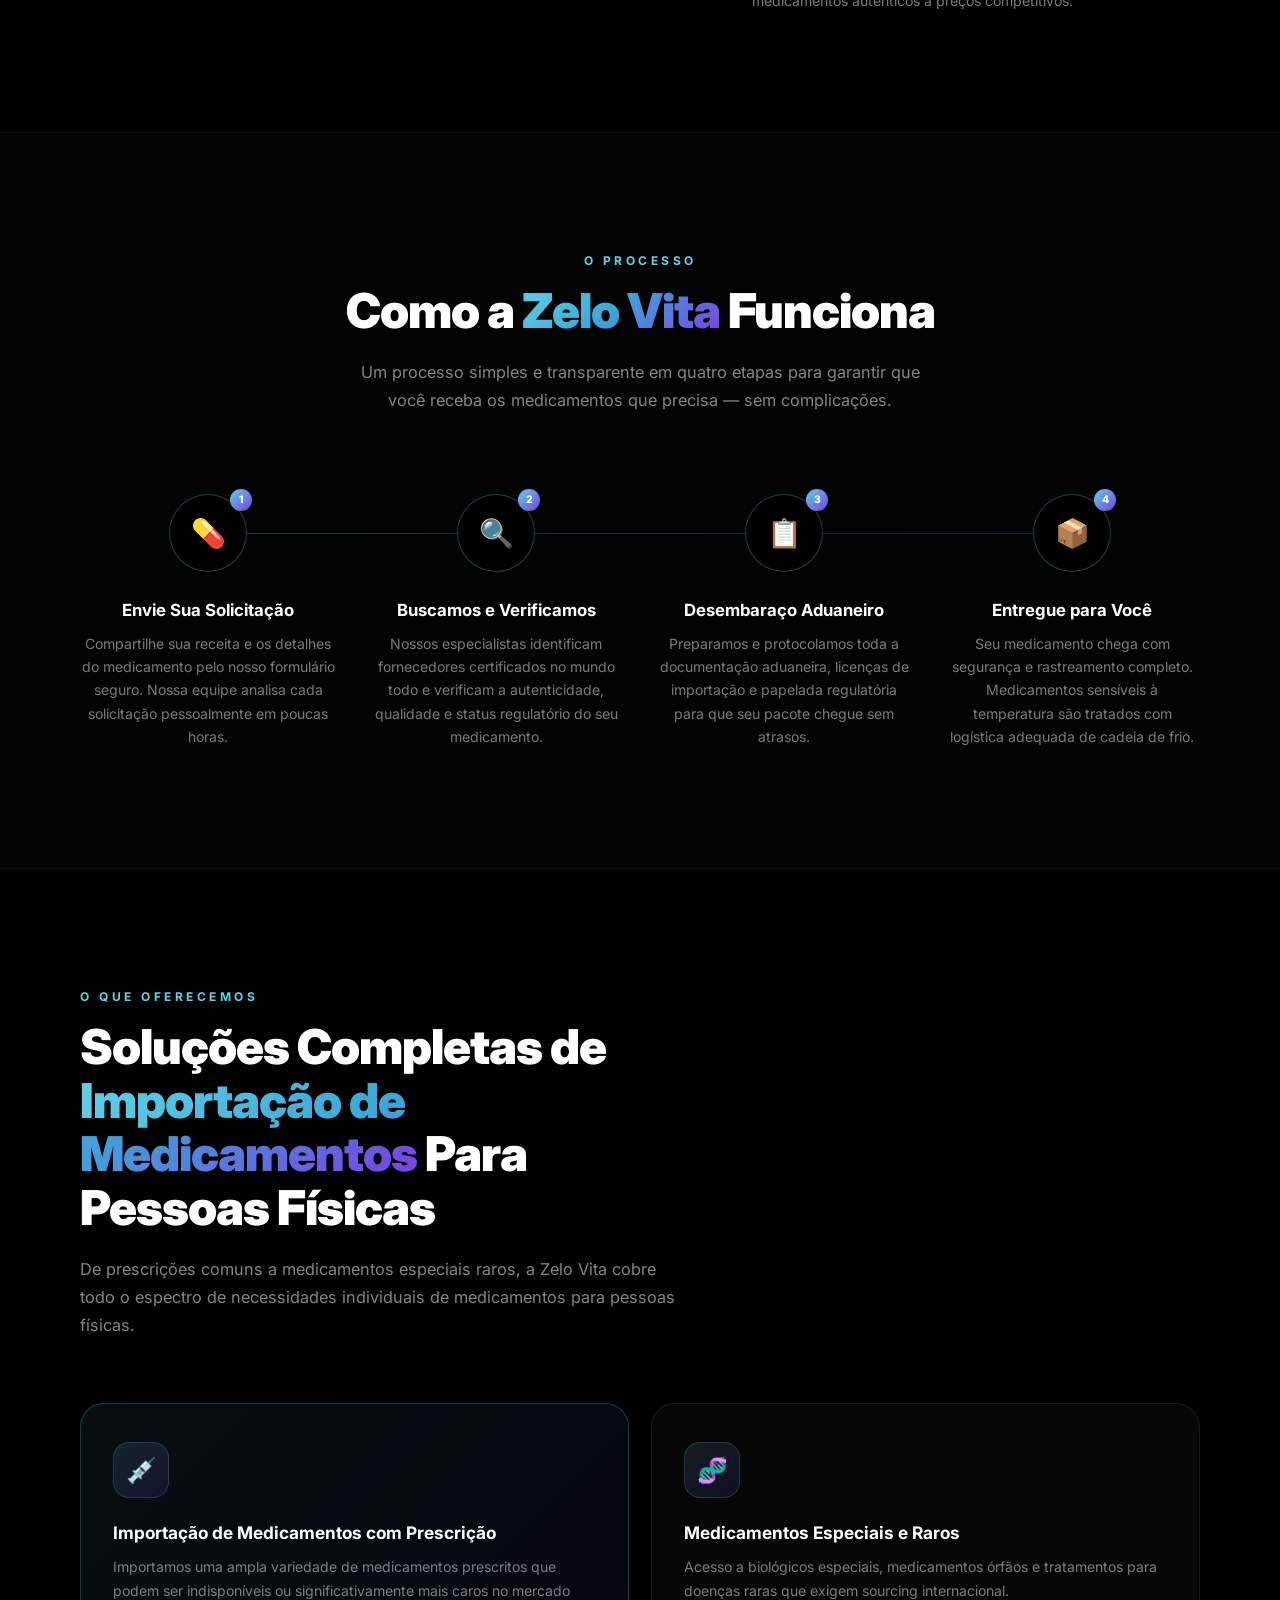
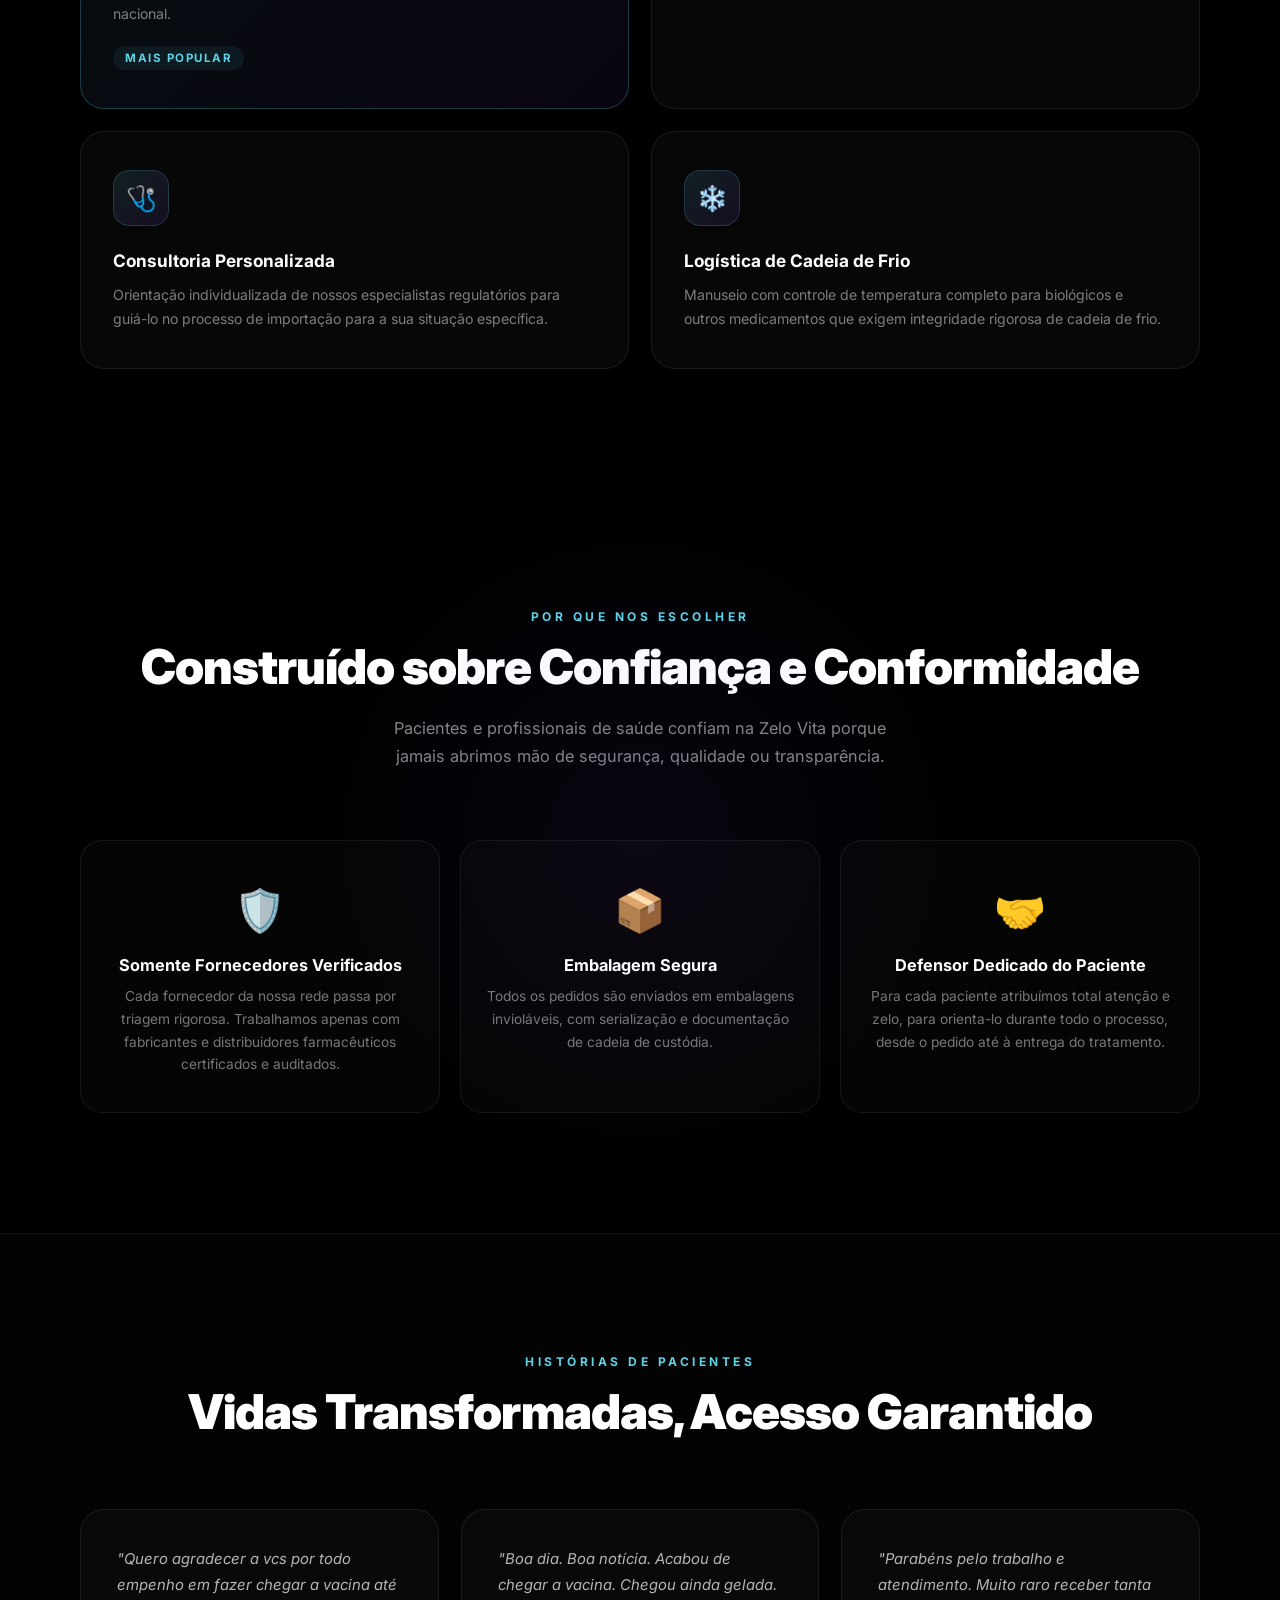
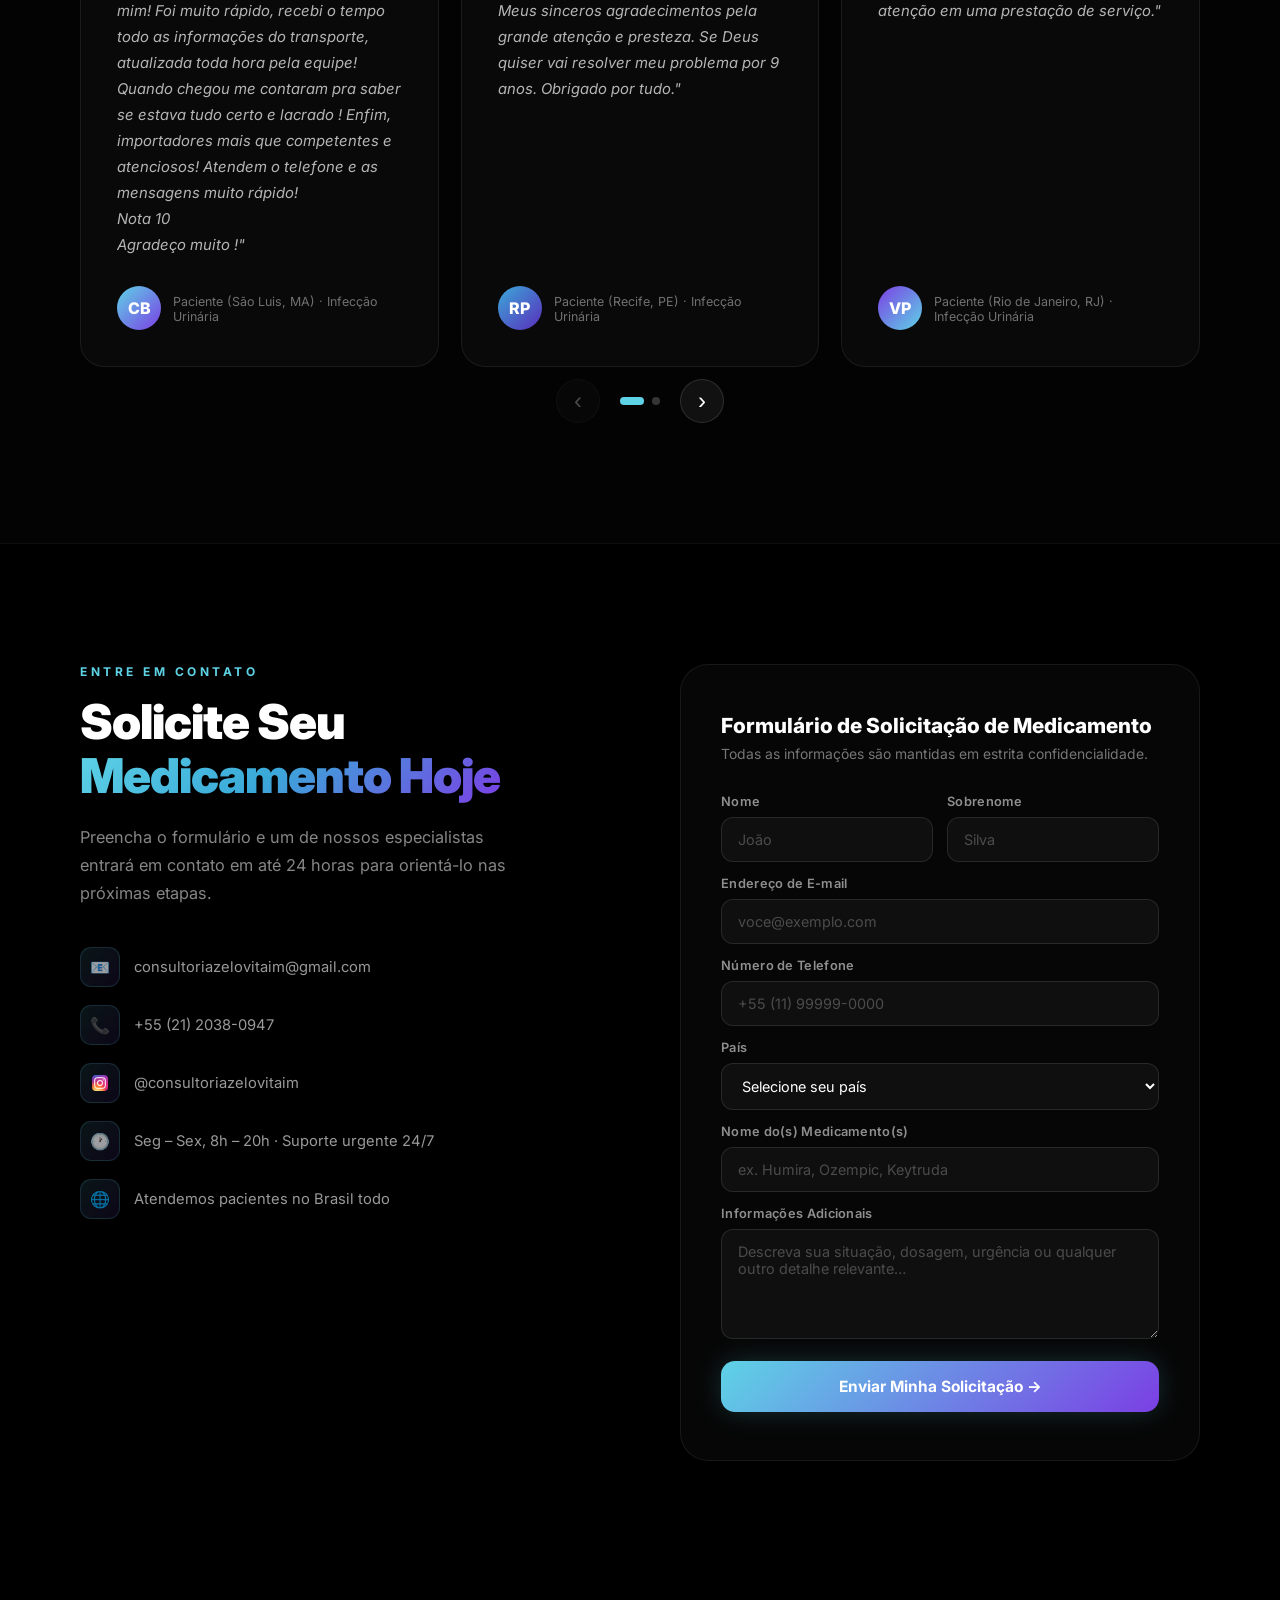
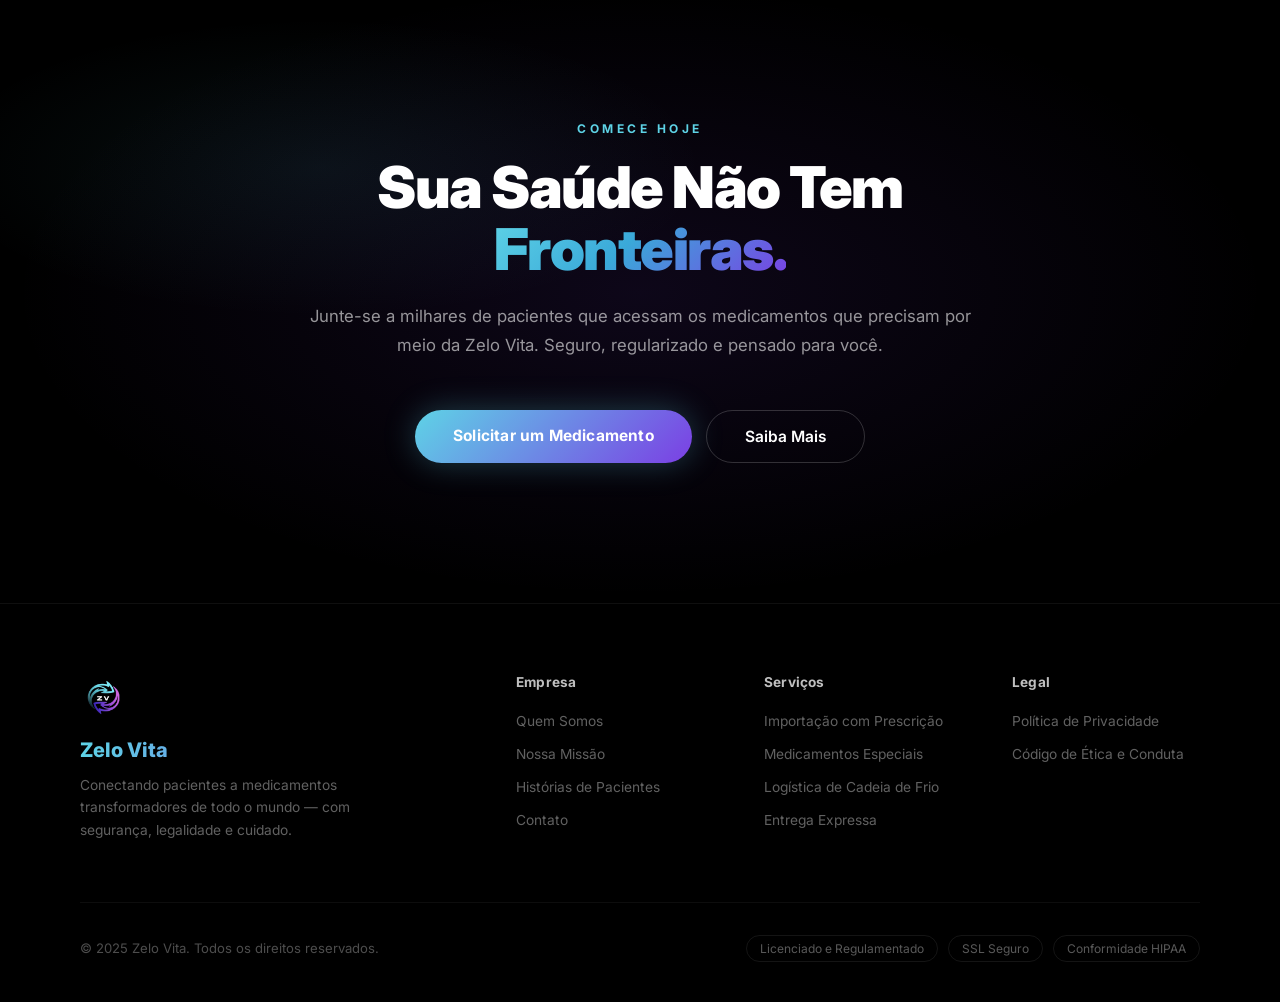
==== commit e3ba02c1: "Add ethics code page" ====
--- a/index.html
+++ b/index.html
@@ -873,8 +873,9 @@
 							<li>
 								<a href="/privacy">Política de Privacidade</a>
 							</li>
-							<li><a href="#">Conformidade</a></li>
-							<li><a href="#">Informações Regulatórias</a></li>
+							<li>
+								<a href="/ethics">Código de Ética e Conduta</a>
+							</li>
 						</ul>
 					</div>
 				</div>
--- a/styles.css
+++ b/styles.css
@@ -1000,6 +1000,89 @@
 	background: var(--cyan);
 }
 
+/* ── PDF DOCUMENT PAGES (privacy, ethics, …) ── */
+.privacy-hero {
+	padding: 140px 0 60px;
+	text-align: center;
+}
+
+.privacy-viewer {
+	padding: 0 0 100px;
+}
+
+.privacy-viewer .inner {
+	display: flex;
+	flex-direction: column;
+	gap: 20px;
+}
+
+.pdf-toolbar {
+	display: flex;
+	align-items: center;
+	justify-content: space-between;
+	gap: 16px;
+	flex-wrap: wrap;
+}
+
+.pdf-toolbar-label {
+	font-size: 0.85rem;
+	color: rgba(255, 255, 255, 0.45);
+}
+
+.pdf-download-btn {
+	display: inline-flex;
+	align-items: center;
+	gap: 8px;
+	padding: 10px 20px;
+	border-radius: 10px;
+	border: 1px solid rgba(255, 255, 255, 0.12);
+	background: rgba(255, 255, 255, 0.06);
+	color: rgba(255, 255, 255, 0.8);
+	font-size: 0.85rem;
+	font-weight: 500;
+	font-family: inherit;
+	text-decoration: none;
+	transition:
+		background 0.2s,
+		border-color 0.2s,
+		color 0.2s;
+	cursor: pointer;
+}
+
+.pdf-download-btn:hover {
+	background: rgba(94, 211, 230, 0.1);
+	border-color: rgba(94, 211, 230, 0.35);
+	color: var(--cyan);
+}
+
+.pdf-frame-wrap {
+	border-radius: 18px;
+	overflow: hidden;
+	border: 1px solid rgba(255, 255, 255, 0.07);
+	background: rgba(255, 255, 255, 0.025);
+	height: 80vh;
+	min-height: 500px;
+}
+
+.pdf-frame-wrap iframe {
+	width: 100%;
+	height: 100%;
+	border: none;
+	display: block;
+}
+
+.pdf-fallback {
+	display: none;
+	padding: 60px 32px;
+	text-align: center;
+}
+
+.pdf-fallback p {
+	color: rgba(255, 255, 255, 0.5);
+	margin-bottom: 20px;
+	font-size: 0.92rem;
+}
+
 /* ── CONTACT ── */
 .contact-section {
 	border-top: 1px solid rgba(255, 255, 255, 0.05);
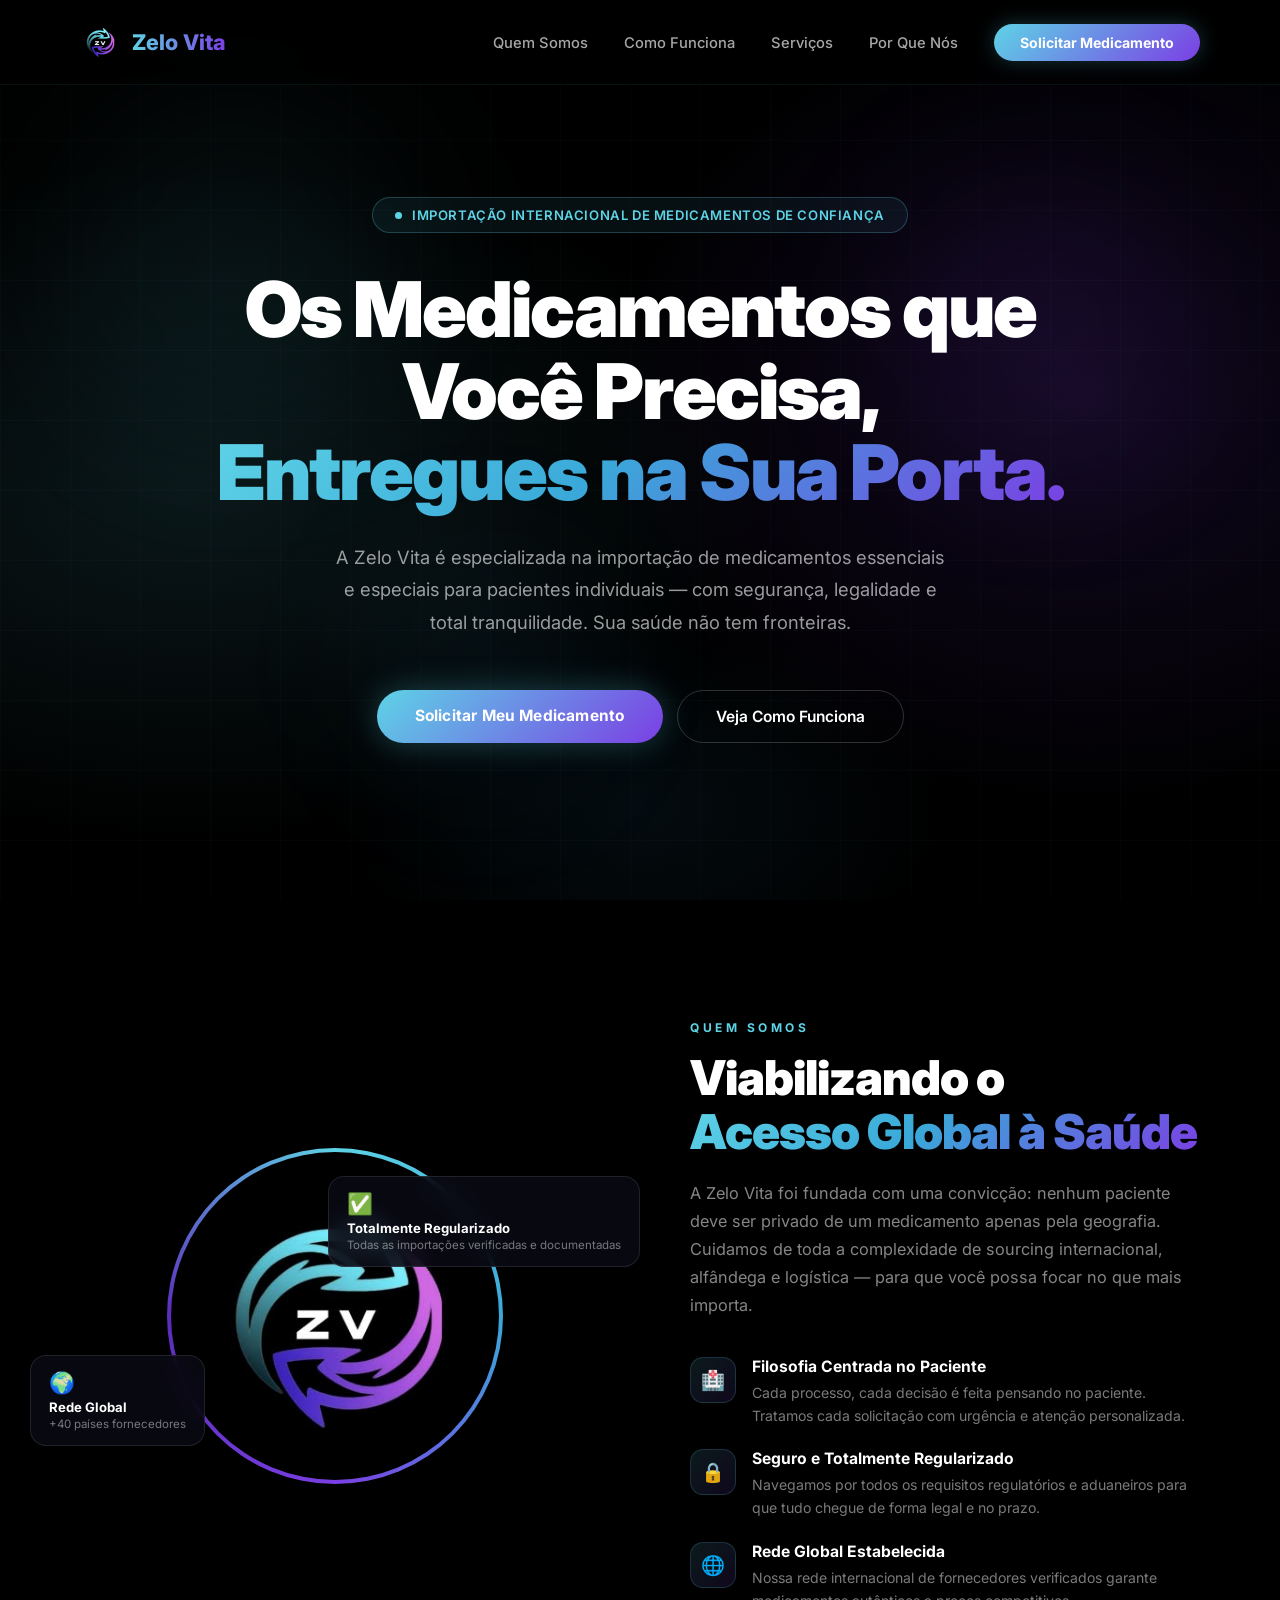
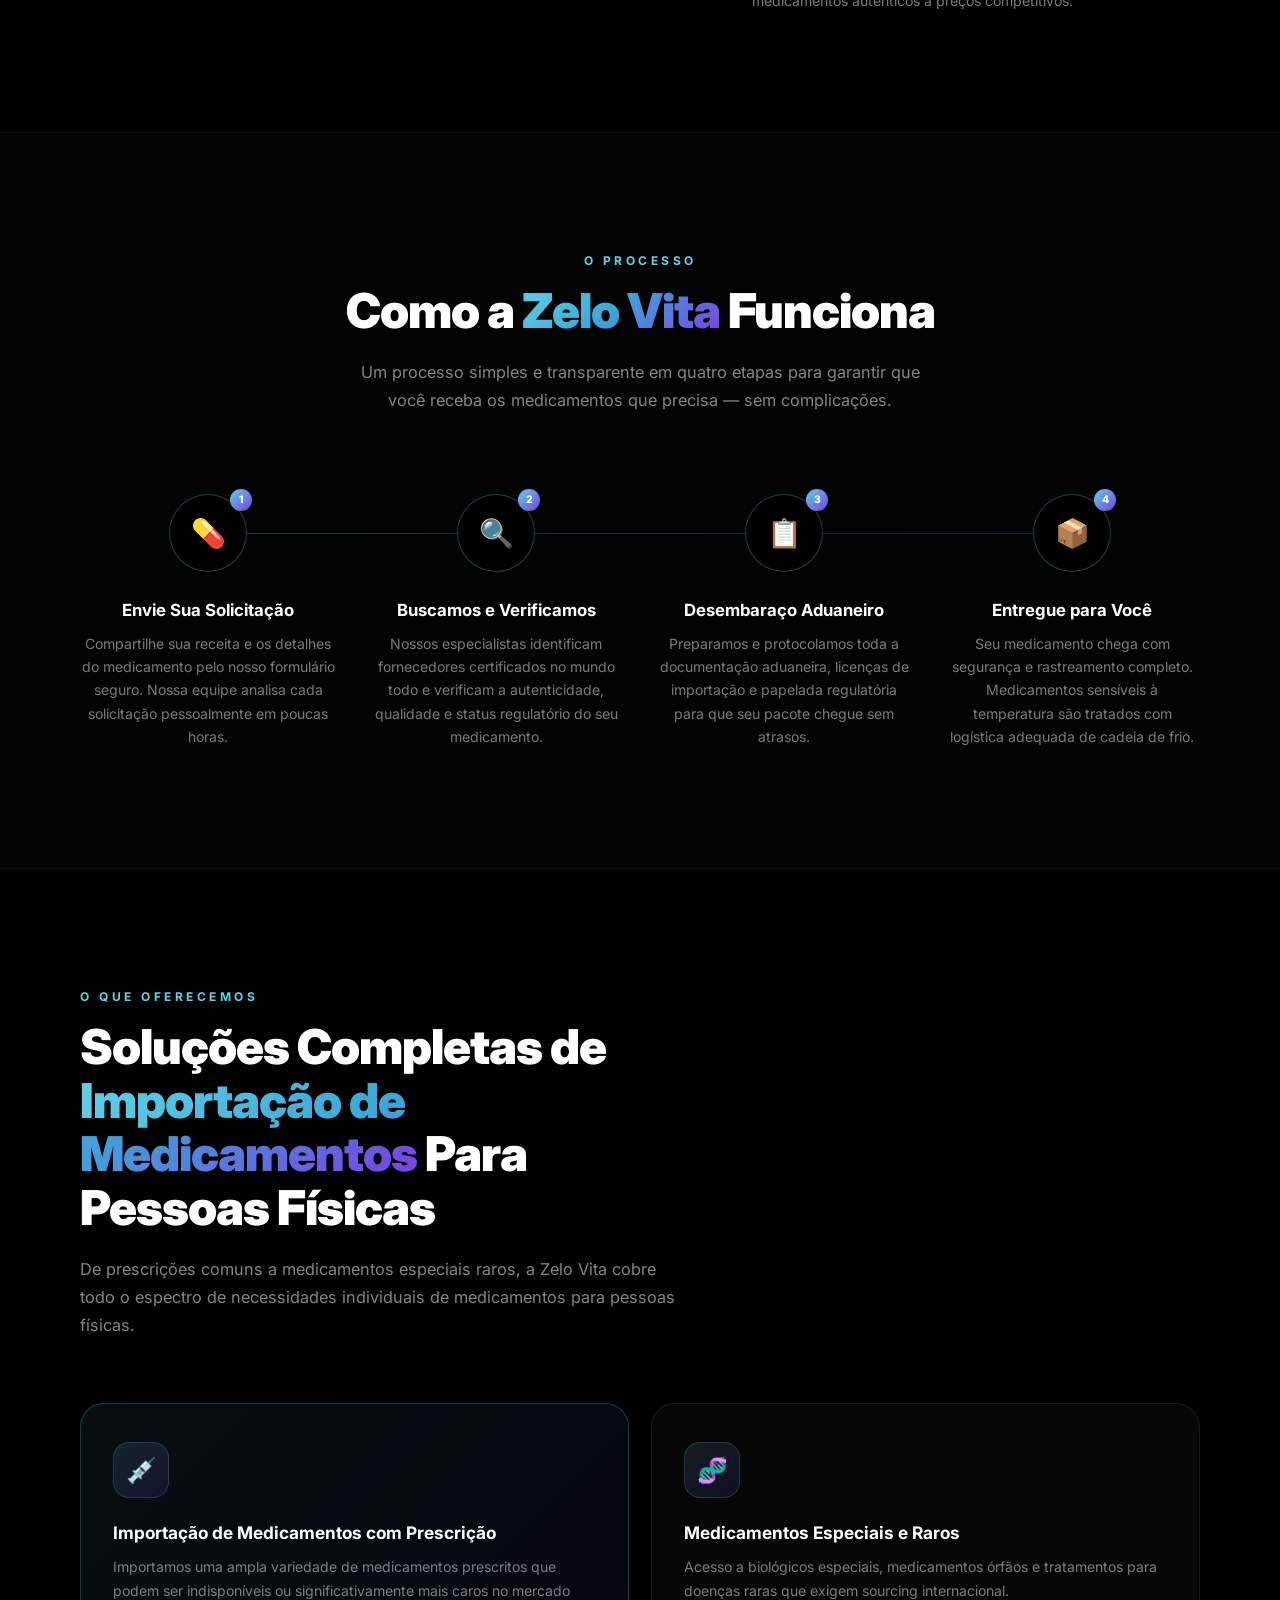
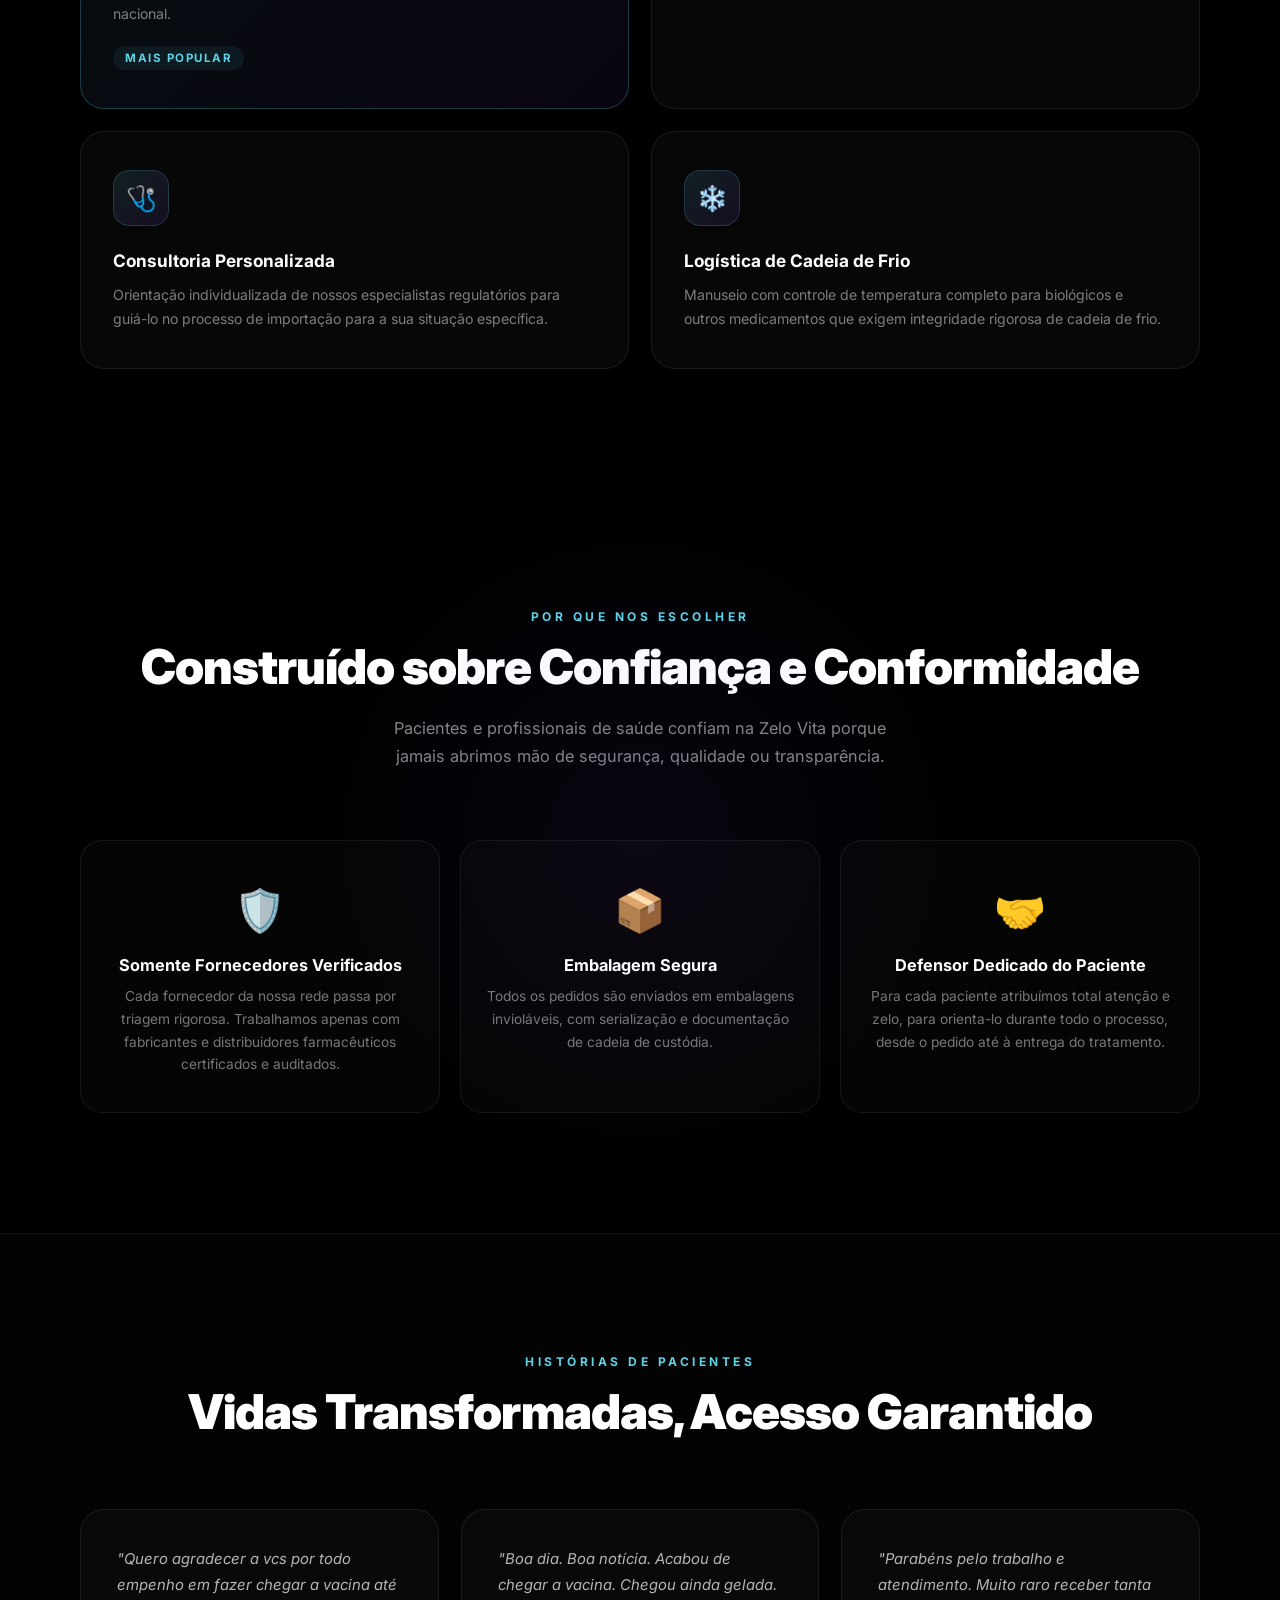
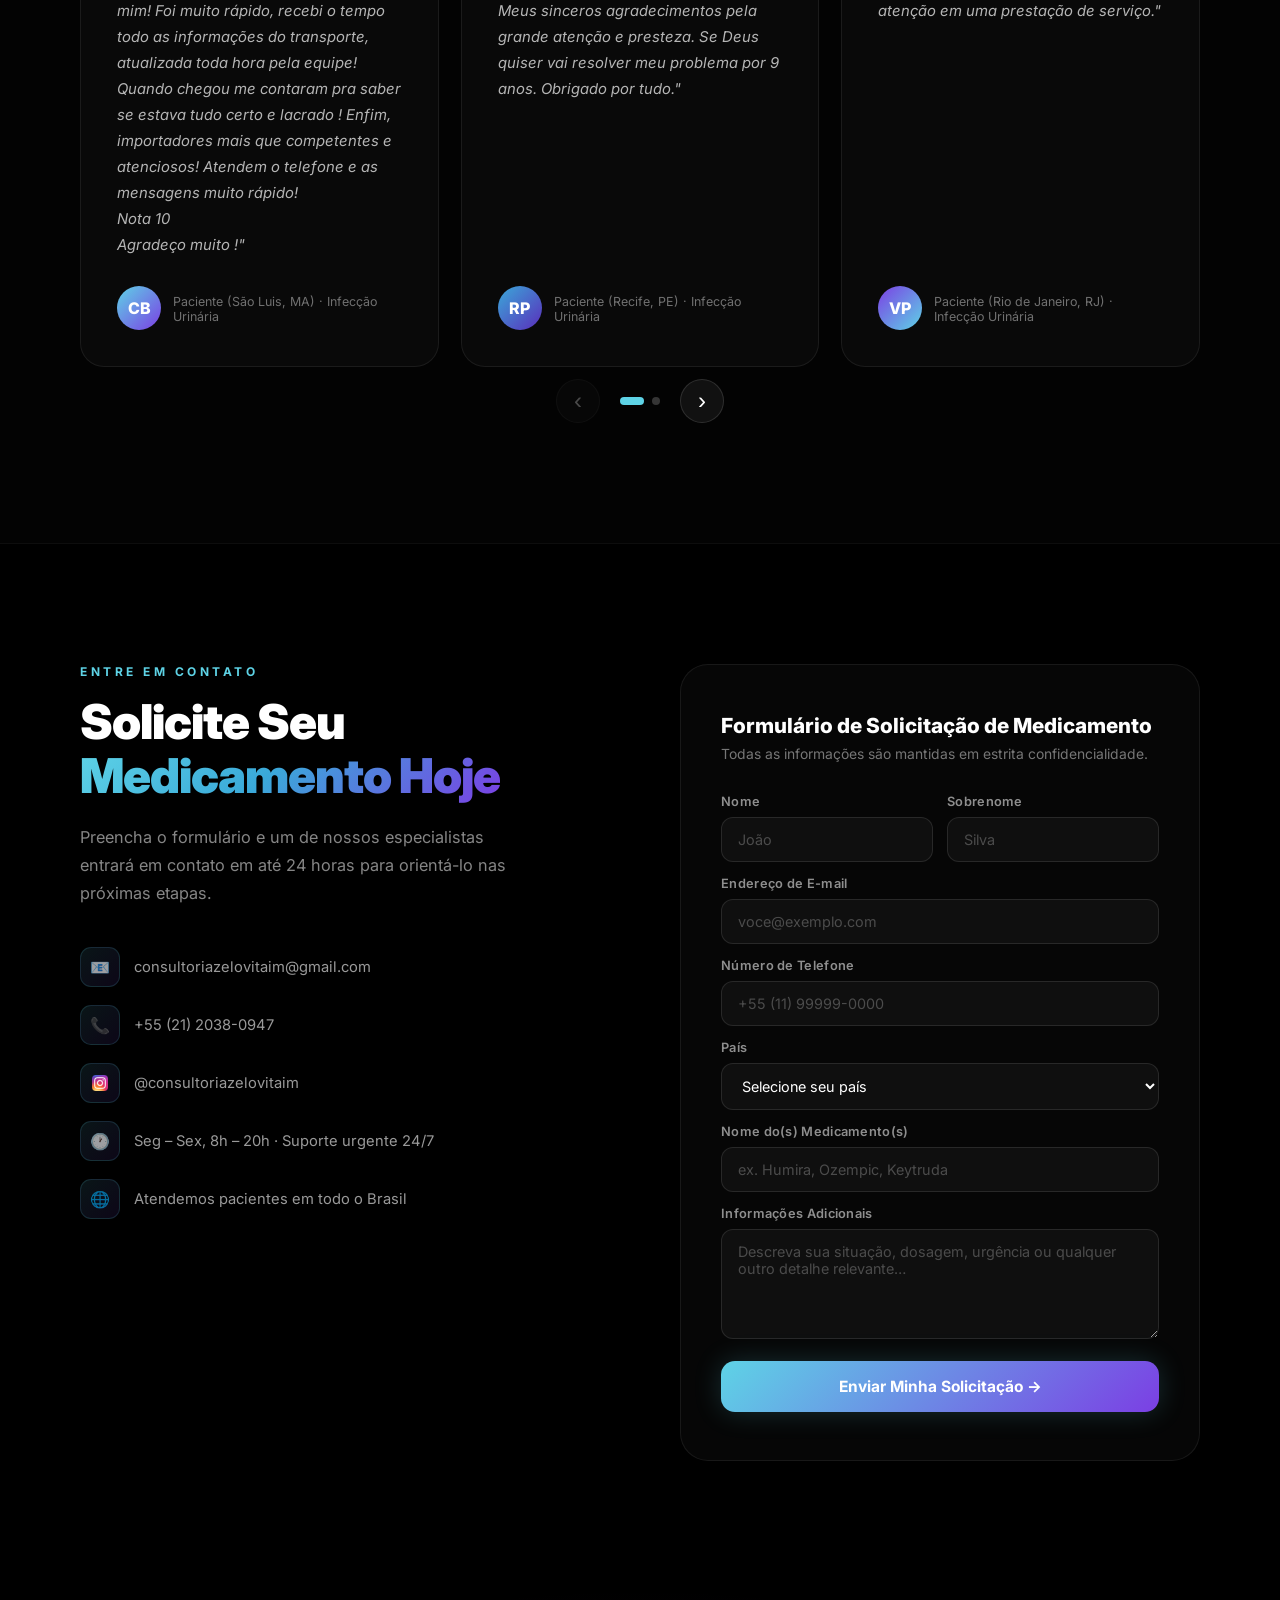
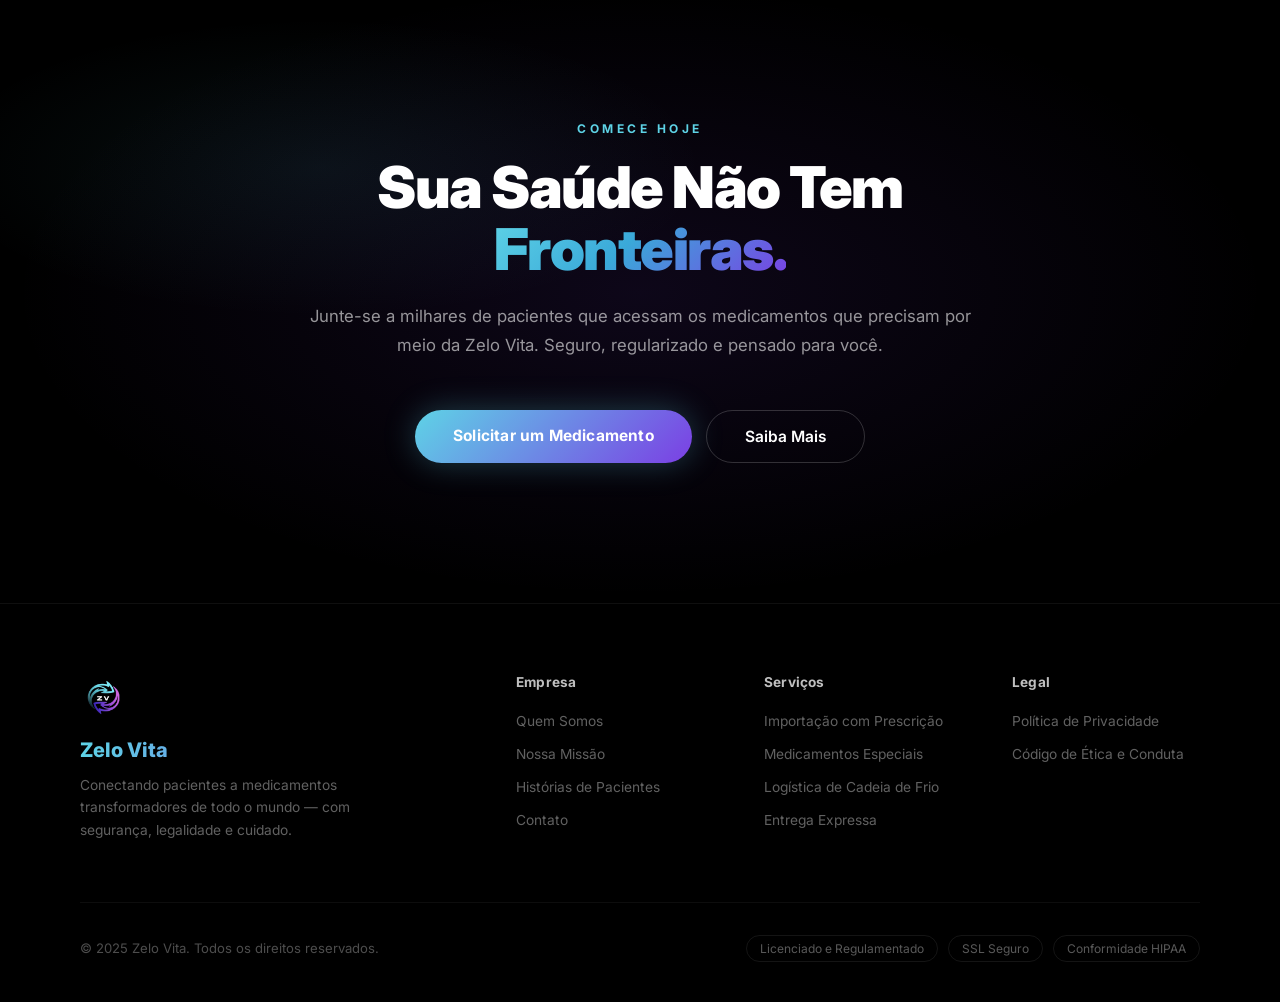
==== commit 5ac083ee: "Update index.html" ====
--- a/index.html
+++ b/index.html
@@ -679,7 +679,7 @@
 							</div>
 							<div class="contact-detail">
 								<div class="contact-detail-icon">🌐</div>
-								Atendemos pacientes no Brasil todo
+								Atendemos pacientes em todo o Brasil
 							</div>
 						</div>
 					</div>
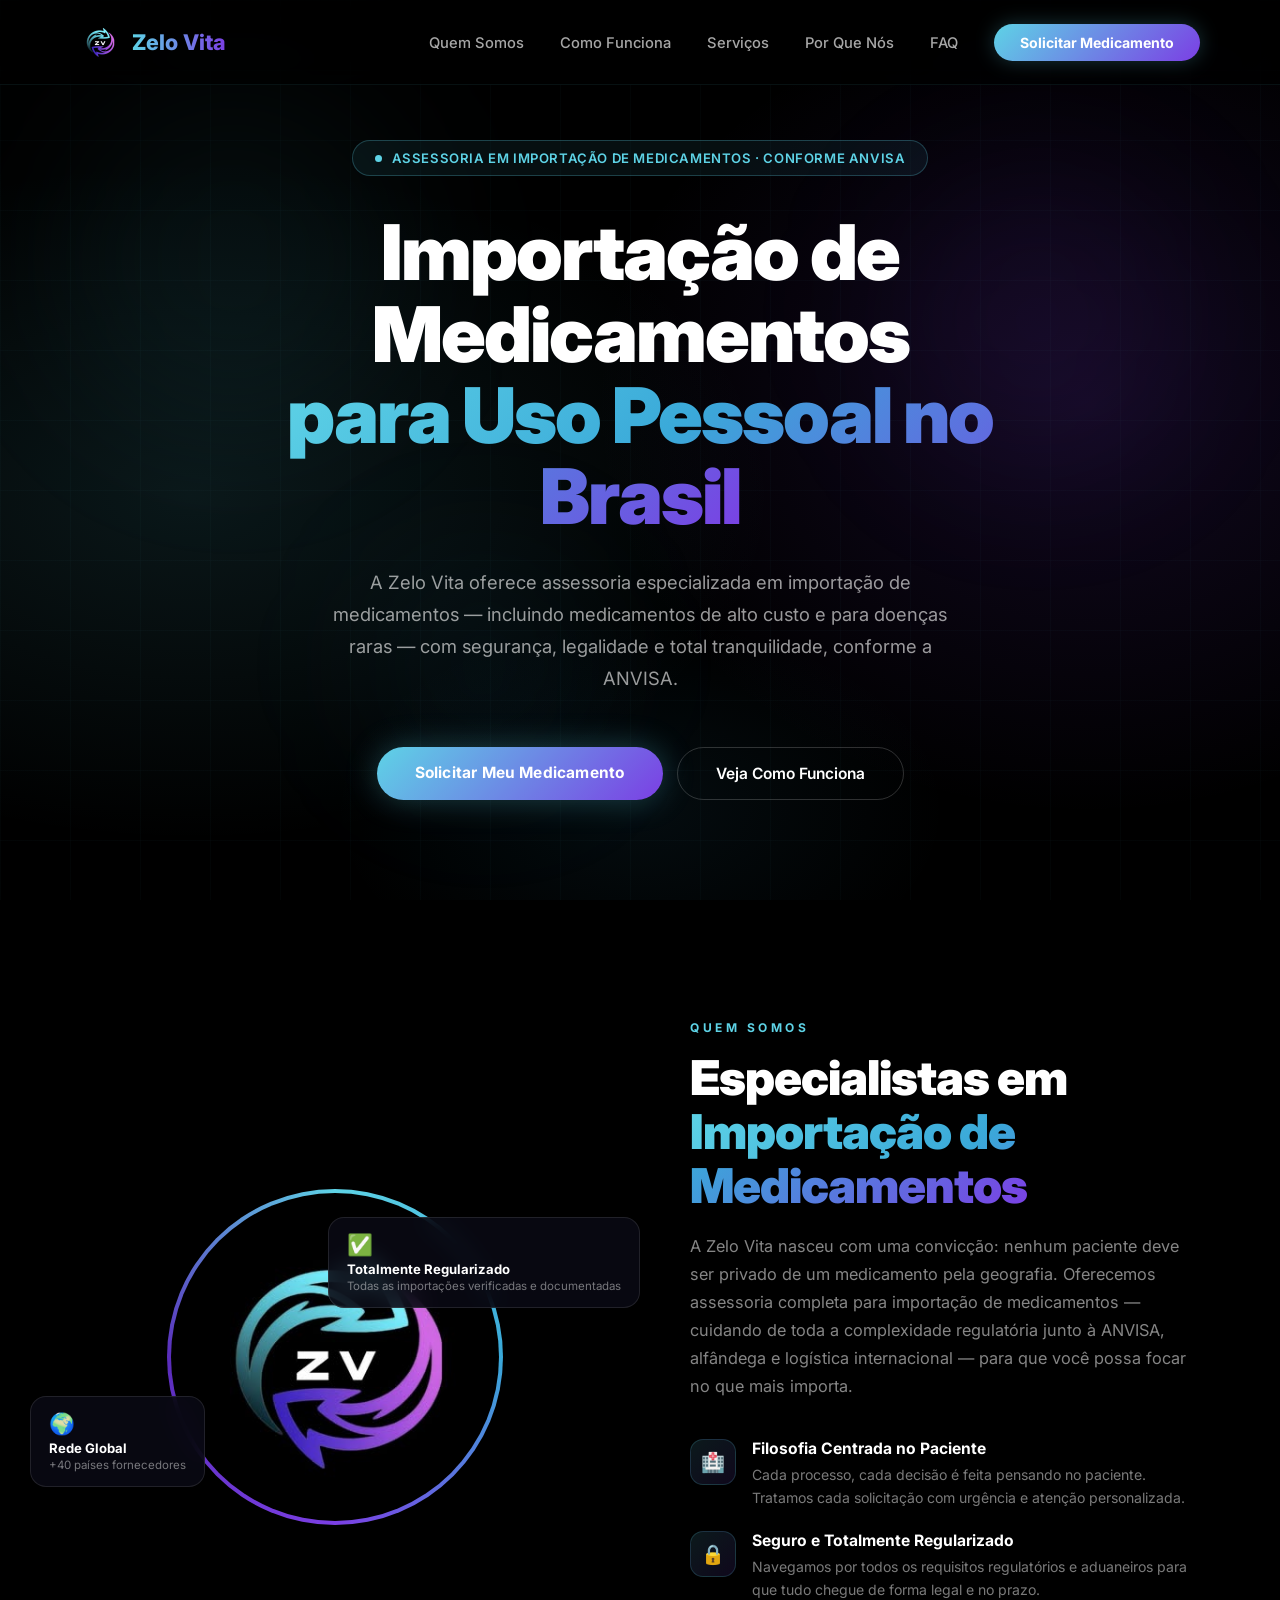
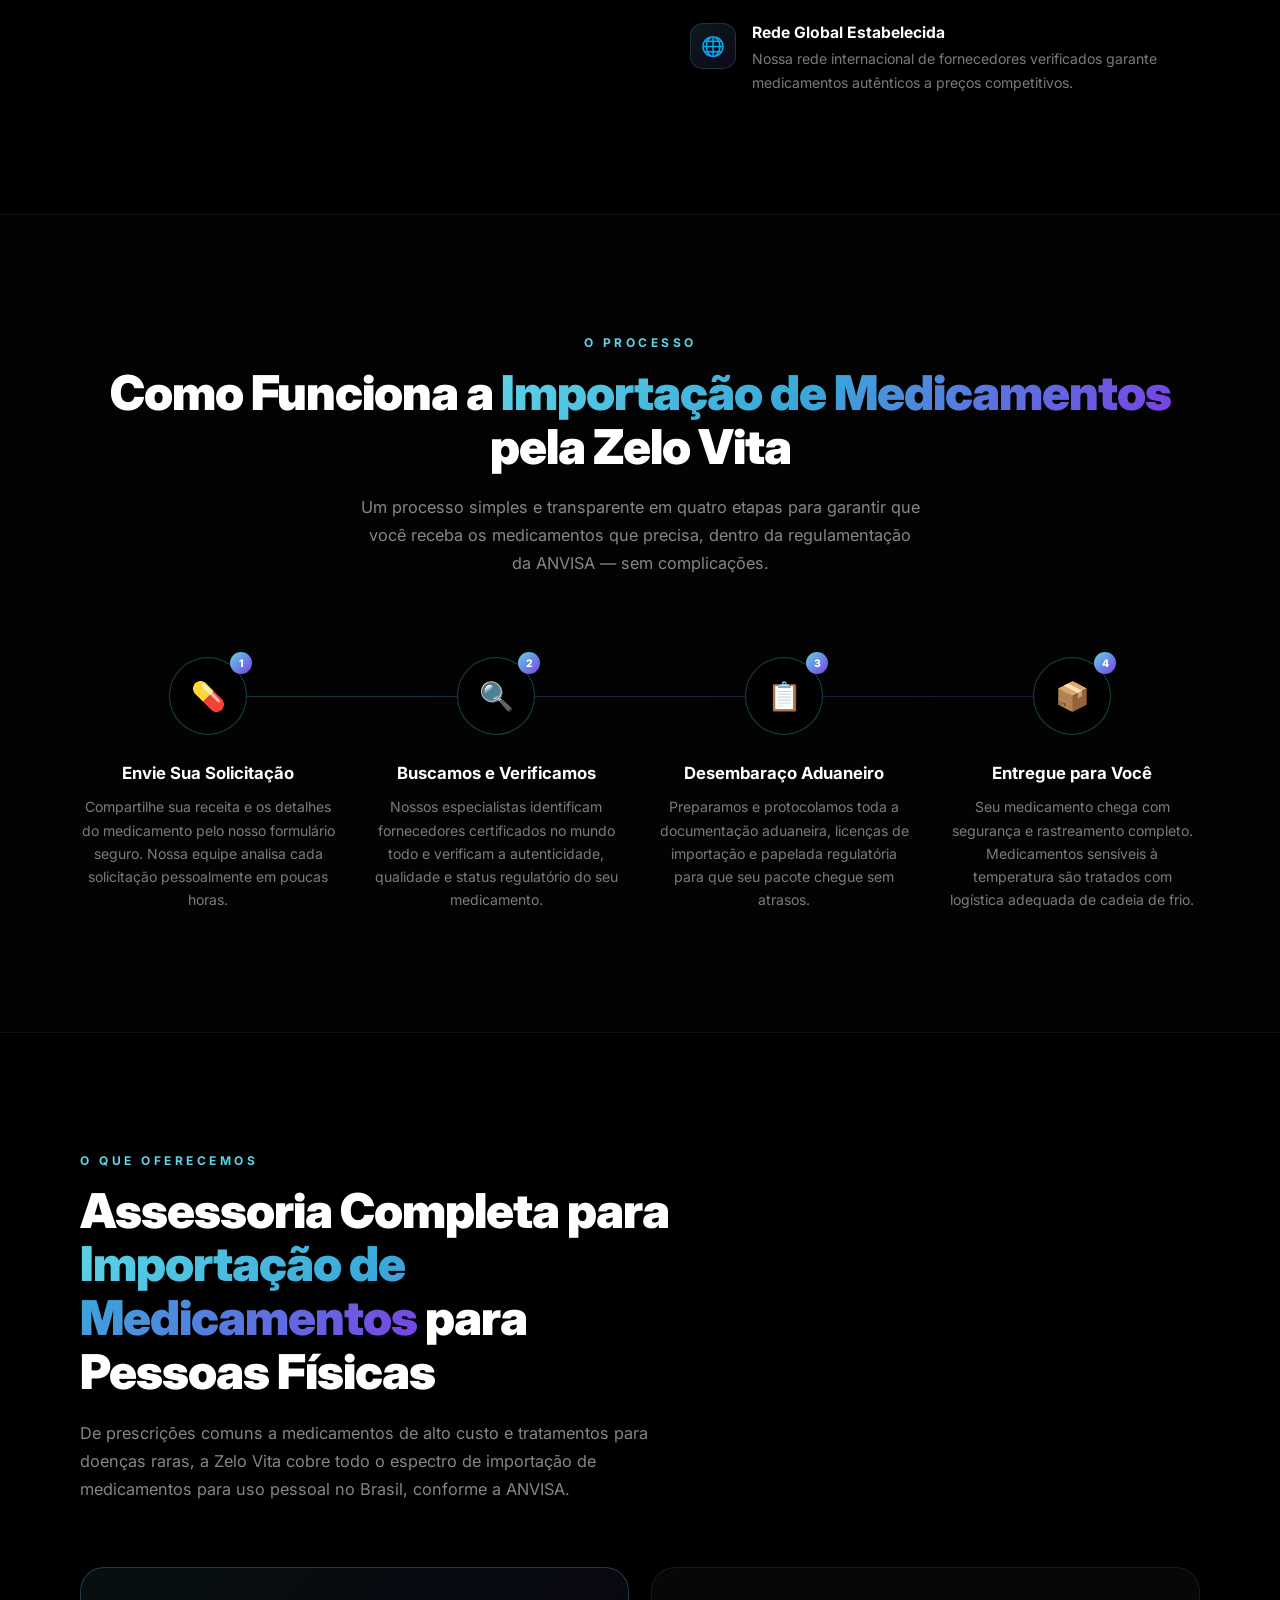
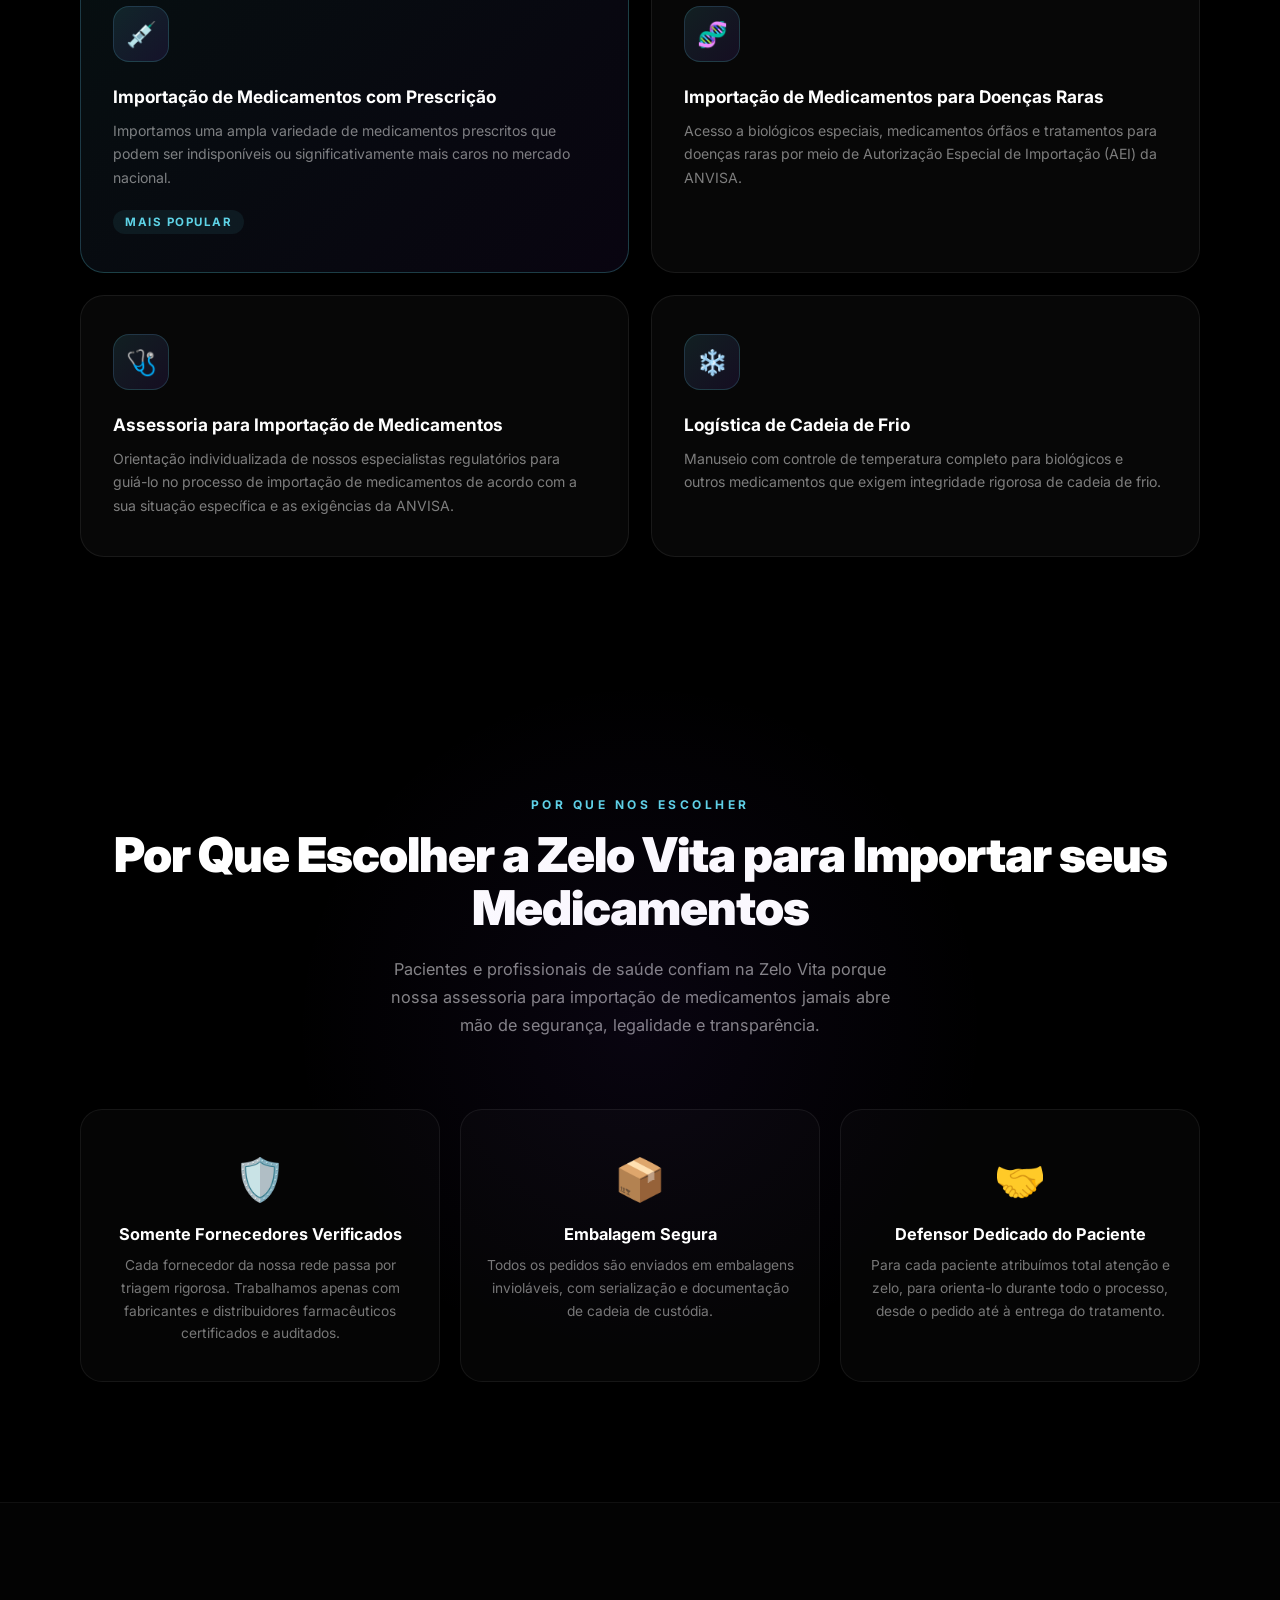
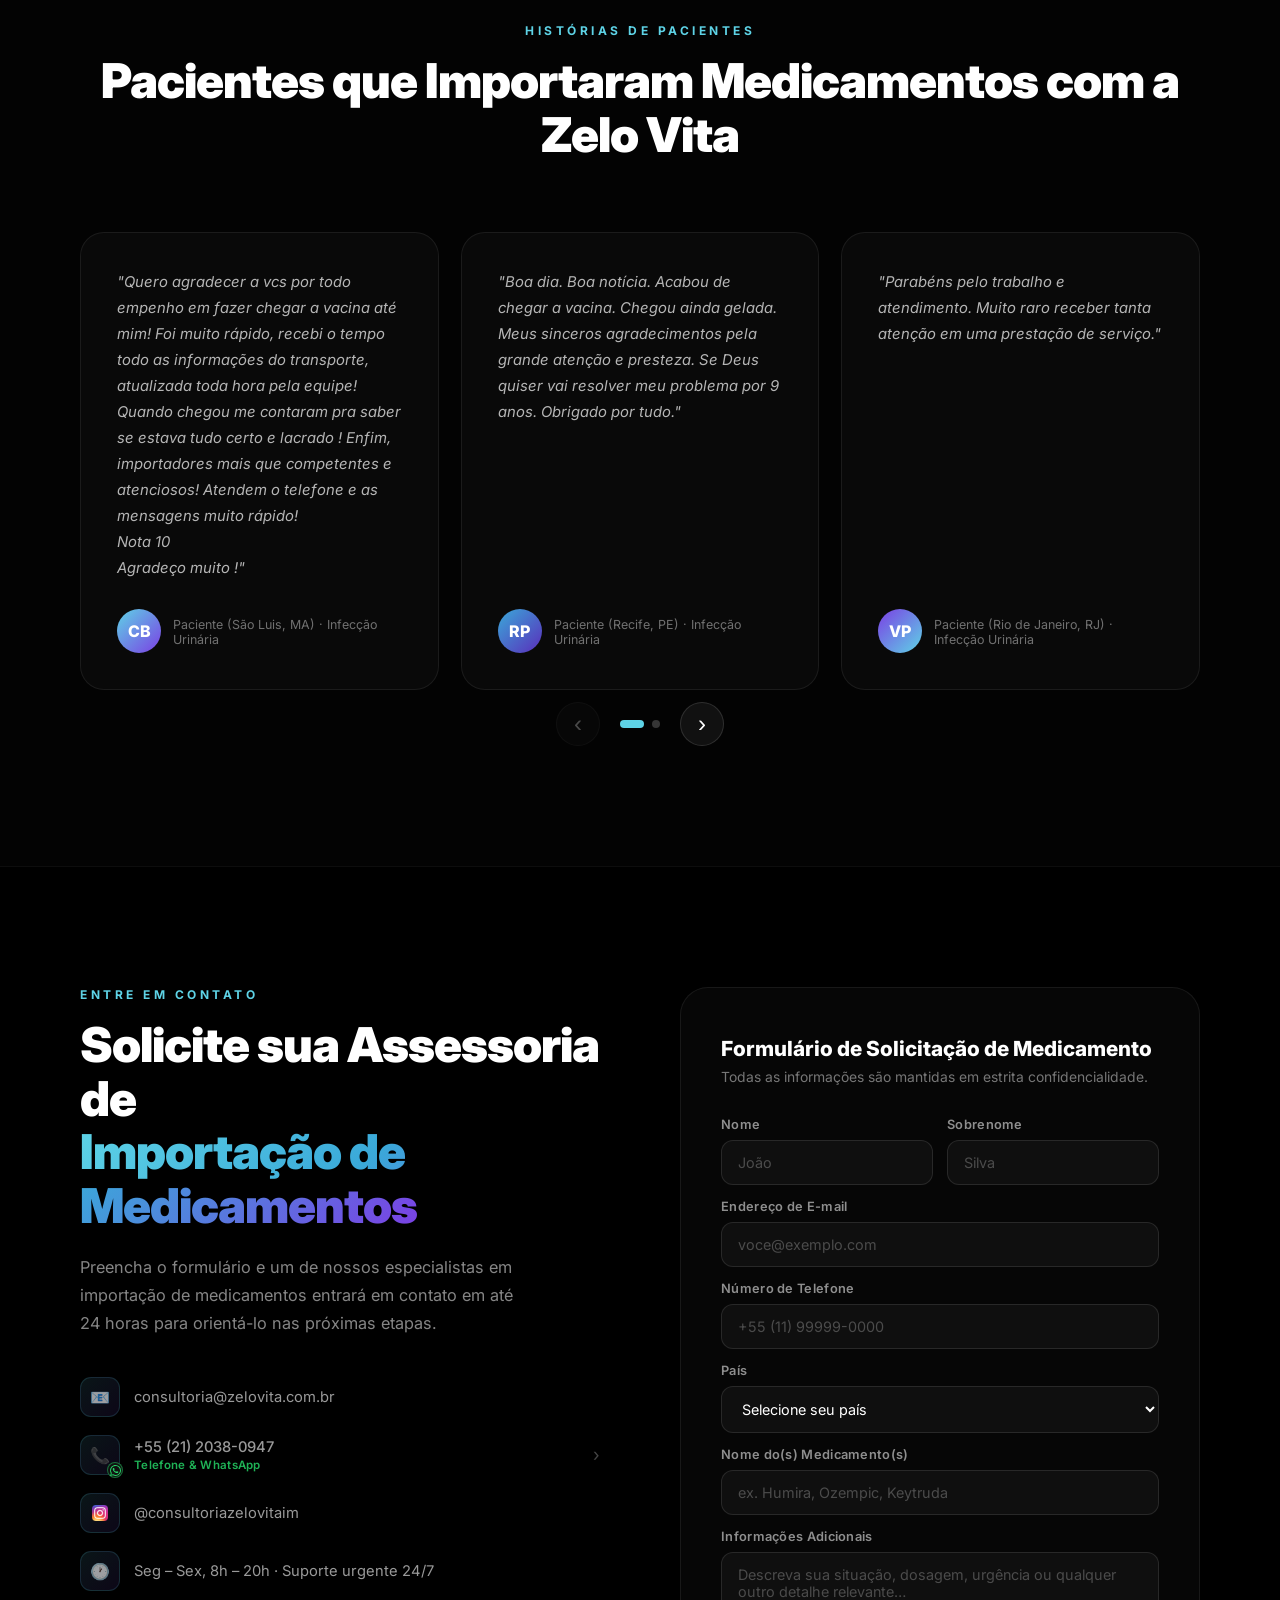
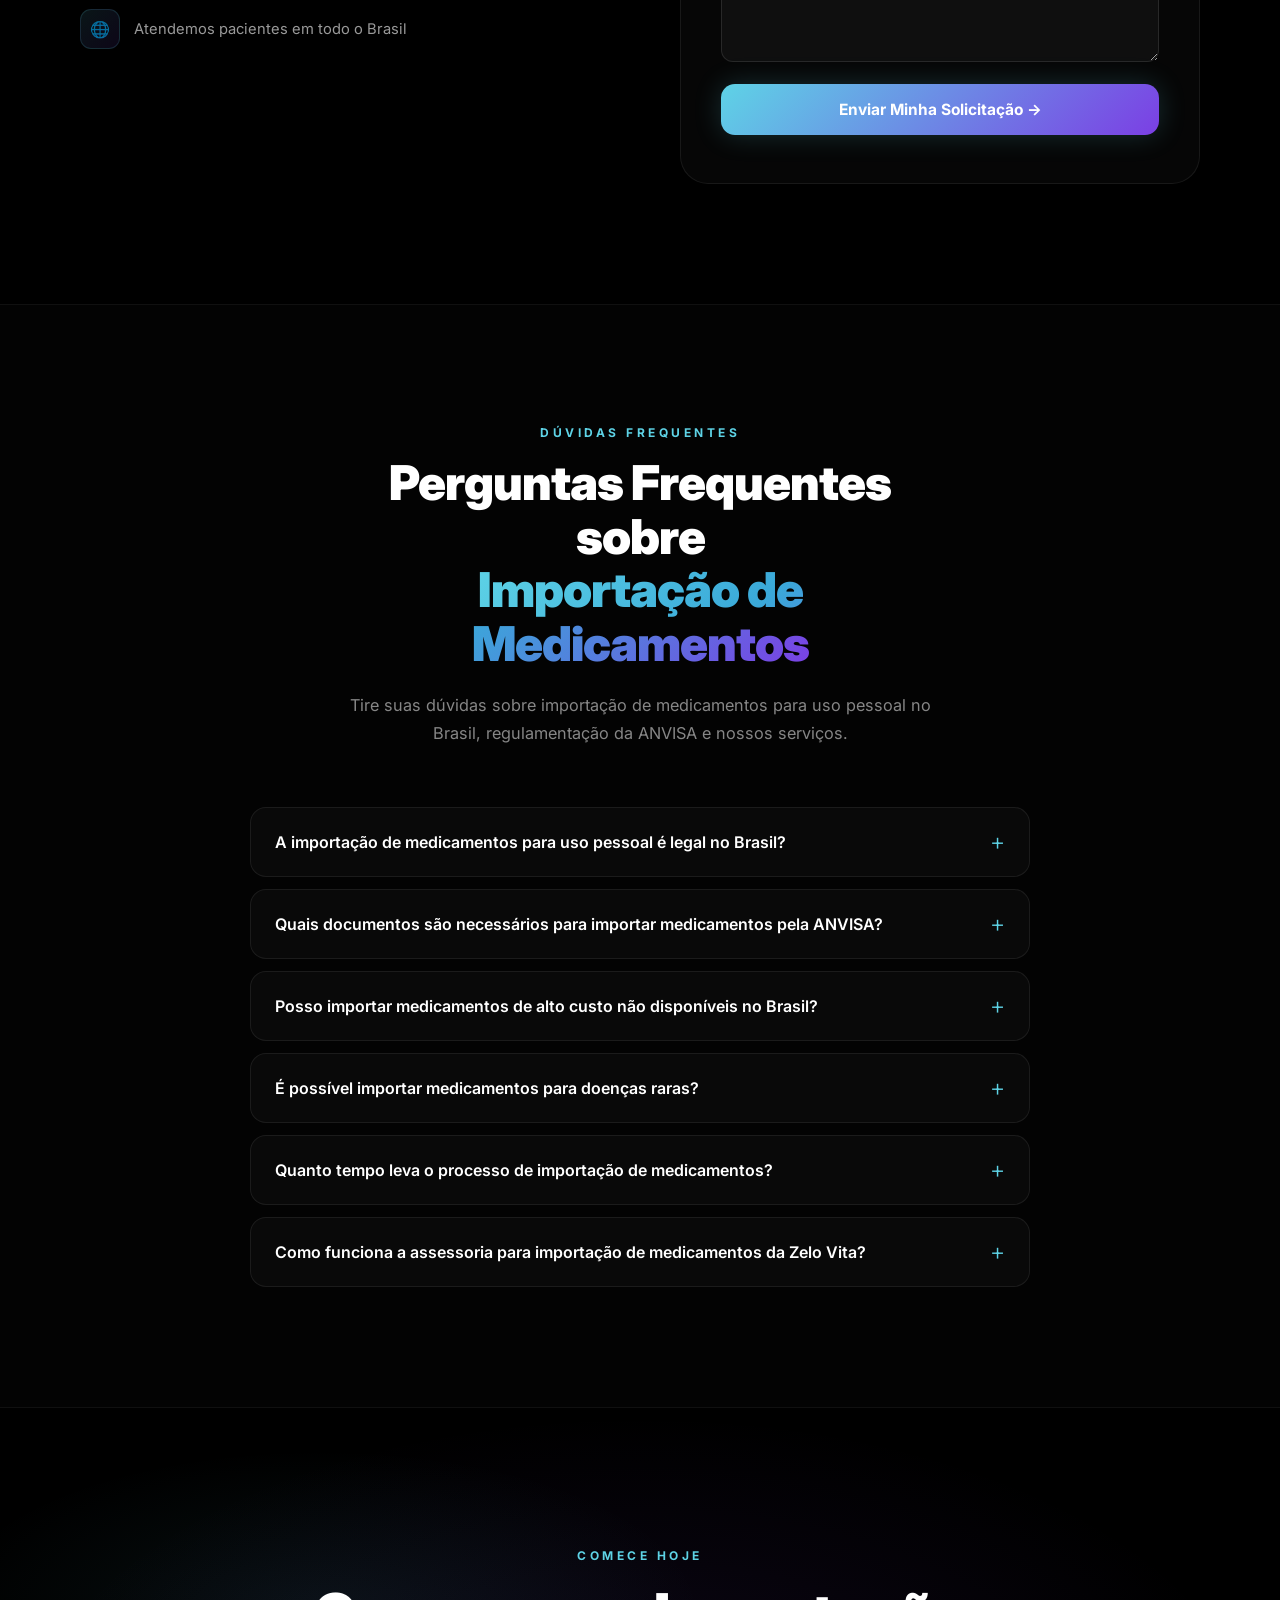
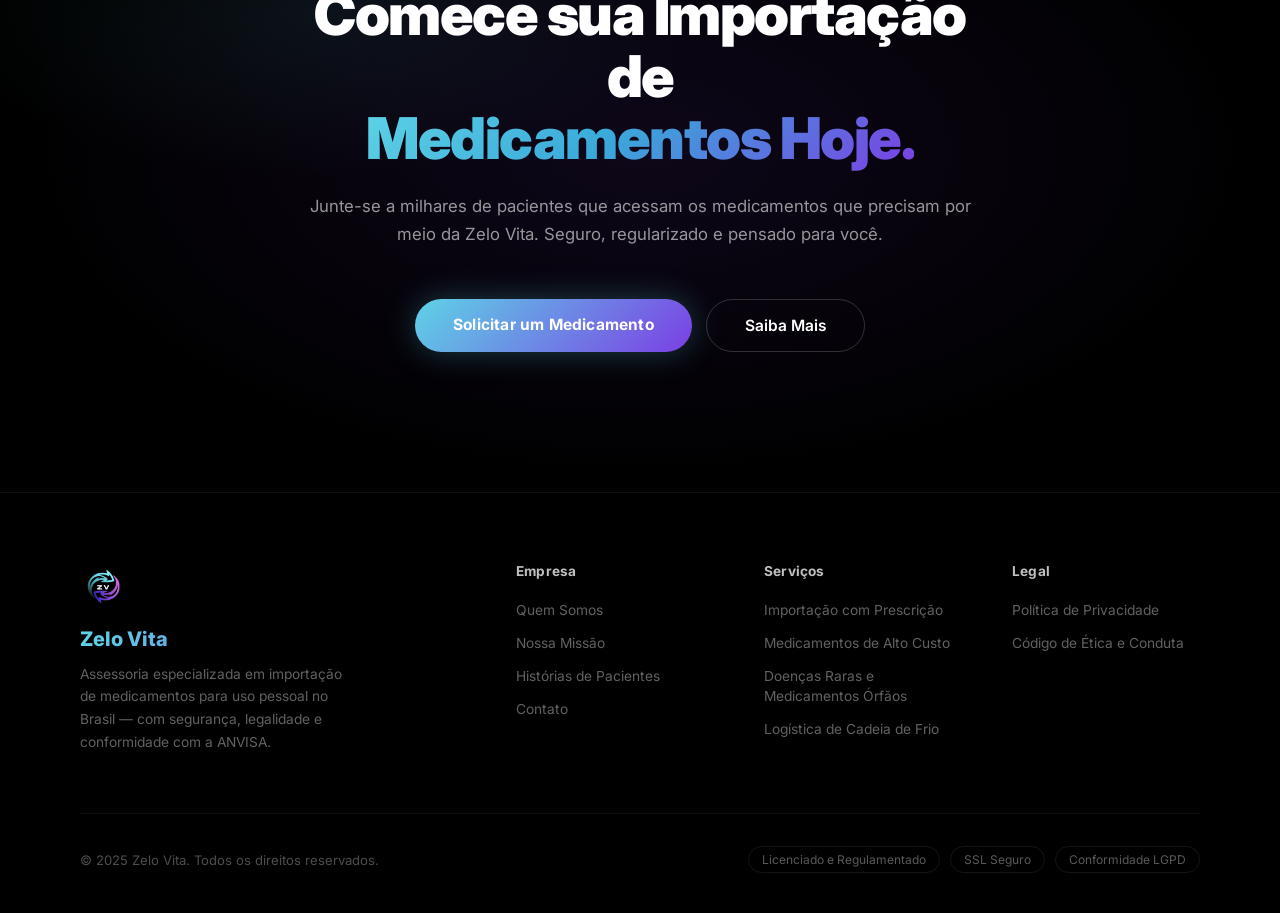
==== commit 4861bc58: "Update email address" ====
--- a/index.html
+++ b/index.html
@@ -5,13 +5,80 @@
 		<meta
 			name="viewport"
 			content="width=device-width, initial-scale=1.0" />
-		<title>Zelo Vita — Importação Premium de Medicamentos</title>
+
+		<!-- ── Primary SEO ── -->
+		<title>
+			Importação de Medicamentos para Uso Pessoal | Assessoria Completa —
+			Zelo Vita
+		</title>
+		<meta
+			name="description"
+			content="A Zelo Vita oferece assessoria especializada em importação de medicamentos para uso pessoal no Brasil — incluindo medicamentos de alto custo e doenças raras, conforme a ANVISA. Processo legal, seguro e transparente. Solicite uma avaliação." />
+		<meta
+			name="robots"
+			content="index, follow, max-snippet:-1, max-image-preview:large, max-video-preview:-1" />
+		<meta
+			name="author"
+			content="Zelo Vita" />
+		<link
+			rel="canonical"
+			href="https://zelovita.com.br/" />
+
+		<!-- ── Open Graph ── -->
+		<meta
+			property="og:type"
+			content="website" />
+		<meta
+			property="og:title"
+			content="Importação de Medicamentos para Uso Pessoal | Assessoria Completa — Zelo Vita" />
+		<meta
+			property="og:description"
+			content="Assessoria especializada em importação de medicamentos para uso pessoal no Brasil — medicamentos de alto custo e doenças raras, conforme a ANVISA. Legal, seguro e transparente." />
+		<meta
+			property="og:url"
+			content="https://zelovita.com.br/" />
+		<meta
+			property="og:image"
+			content="https://zelovita.com.br/assets/zelo_vite_logo.jpg" />
+		<meta
+			property="og:image:width"
+			content="800" />
+		<meta
+			property="og:image:height"
+			content="800" />
+		<meta
+			property="og:site_name"
+			content="Zelo Vita" />
+		<meta
+			property="og:locale"
+			content="pt_BR" />
+
+		<!-- ── Twitter Card ── -->
+		<meta
+			name="twitter:card"
+			content="summary_large_image" />
+		<meta
+			name="twitter:title"
+			content="Importação de Medicamentos para Uso Pessoal | Assessoria — Zelo Vita" />
+		<meta
+			name="twitter:description"
+			content="Assessoria especializada em importação de medicamentos para uso pessoal no Brasil — medicamentos de alto custo e doenças raras, conforme a ANVISA." />
+		<meta
+			name="twitter:image"
+			content="https://zelovita.com.br/assets/zelo_vite_logo.jpg" />
+
+		<!-- ── Fonts ── -->
 		<link
 			rel="preconnect"
 			href="https://fonts.googleapis.com" />
 		<link
+			rel="preconnect"
+			href="https://fonts.gstatic.com"
+			crossorigin />
+		<link
 			href="https://fonts.googleapis.com/css2?family=Inter:wght@300;400;500;600;700;800;900&display=swap"
 			rel="stylesheet" />
+
 		<link
 			rel="stylesheet"
 			href="styles.css" />
@@ -19,6 +86,108 @@
 			rel="icon"
 			href="assets/favicon.ico"
 			type="image/x-icon" />
+
+		<!-- ── Structured Data: Organization ── -->
+		<script type="application/ld+json">
+			{
+				"@context": "https://schema.org",
+				"@type": "Organization",
+				"name": "Zelo Vita",
+				"description": "Assessoria especializada em importação de medicamentos para uso pessoal no Brasil, incluindo medicamentos de alto custo e doenças raras, conforme regulamentação da ANVISA.",
+				"url": "https://zelovita.com.br",
+				"logo": "https://zelovita.com.br/assets/zelo_vite_logo.jpg",
+				"email": "consultoriazelovitaim@gmail.com",
+				"telephone": "+55-21-2038-0947",
+				"contactPoint": {
+					"@type": "ContactPoint",
+					"telephone": "+55-21-2038-0947",
+					"email": "consultoriazelovitaim@gmail.com",
+					"contactType": "customer service",
+					"availableLanguage": "Portuguese",
+					"areaServed": "BR",
+					"hoursAvailable": {
+						"@type": "OpeningHoursSpecification",
+						"dayOfWeek": [
+							"Monday",
+							"Tuesday",
+							"Wednesday",
+							"Thursday",
+							"Friday"
+						],
+						"opens": "08:00",
+						"closes": "20:00"
+					}
+				},
+				"sameAs": ["https://www.instagram.com/consultoriazelovitaim/"],
+				"areaServed": { "@type": "Country", "name": "Brasil" },
+				"knowsAbout": [
+					"Importação de Medicamentos",
+					"Regulamentação ANVISA",
+					"Medicamentos de Alto Custo",
+					"Doenças Raras",
+					"Medicamentos Órfãos",
+					"Desembaraço Aduaneiro"
+				]
+			}
+		</script>
+
+		<!-- ── Structured Data: FAQ ── -->
+		<script type="application/ld+json">
+			{
+				"@context": "https://schema.org",
+				"@type": "FAQPage",
+				"mainEntity": [
+					{
+						"@type": "Question",
+						"name": "A importação de medicamentos para uso pessoal é legal no Brasil?",
+						"acceptedAnswer": {
+							"@type": "Answer",
+							"text": "Sim. A importação de medicamentos para uso pessoal é permitida pela ANVISA, desde que acompanhada de prescrição médica válida e observando os limites de quantidade estabelecidos. A Zelo Vita cuida de toda a documentação exigida para garantir uma importação dentro da legalidade vigente."
+						}
+					},
+					{
+						"@type": "Question",
+						"name": "Quais documentos são necessários para importar medicamentos pela ANVISA?",
+						"acceptedAnswer": {
+							"@type": "Answer",
+							"text": "Para a importação de medicamentos para uso pessoal são geralmente necessários: prescrição médica atualizada com CRM do médico, documento de identidade do paciente, comprovante de residência e declaração de uso pessoal. Nossa equipe orienta cada paciente em todos os documentos específicos para o seu caso."
+						}
+					},
+					{
+						"@type": "Question",
+						"name": "Posso importar medicamentos de alto custo não disponíveis no Brasil?",
+						"acceptedAnswer": {
+							"@type": "Answer",
+							"text": "Sim. A Zelo Vita é especializada na importação de medicamentos de alto custo e tratamentos que não possuem registro na ANVISA ou que estão indisponíveis no mercado nacional. Atuamos com biológicos, medicamentos órfãos e terapias inovadoras para doenças raras e crônicas."
+						}
+					},
+					{
+						"@type": "Question",
+						"name": "É possível importar medicamentos para doenças raras?",
+						"acceptedAnswer": {
+							"@type": "Answer",
+							"text": "Sim. A ANVISA possui mecanismos específicos para facilitar o acesso a medicamentos para doenças raras, conhecidos como medicamentos órfãos. Esses casos podem ser enquadrados nas Autorizações Especiais de Importação (AEI). A Zelo Vita tem experiência comprovada nesse tipo de importação."
+						}
+					},
+					{
+						"@type": "Question",
+						"name": "Quanto tempo leva o processo de importação de medicamentos?",
+						"acceptedAnswer": {
+							"@type": "Answer",
+							"text": "O prazo varia conforme o medicamento, o país de origem e os trâmites aduaneiros. Em geral, o processo leva entre 15 e 45 dias corridos após a aprovação da documentação. Para medicamentos urgentes, oferecemos serviços com prioridade e logística expressa."
+						}
+					},
+					{
+						"@type": "Question",
+						"name": "Como funciona a assessoria para importação de medicamentos da Zelo Vita?",
+						"acceptedAnswer": {
+							"@type": "Answer",
+							"text": "Nossa assessoria inclui: análise da viabilidade regulatória conforme a ANVISA, identificação de fornecedores certificados internacionais, preparação de toda a documentação aduaneira, acompanhamento do processo de importação e entrega com rastreamento completo. Atendemos pacientes em todo o Brasil."
+						}
+					}
+				]
+			}
+		</script>
 	</head>
 	<body>
 		<!-- ══════════════════════════════════════════════
@@ -30,7 +199,10 @@
 				class="nav-logo">
 				<img
 					src="assets/zelo_vite_logo.jpg"
-					alt="Zelo Vita Logo" />
+					alt="Zelo Vita — Importação de Medicamentos"
+					width="40"
+					height="40"
+					fetchpriority="high" />
 				<span class="nav-logo-text">Zelo Vita</span>
 			</a>
 			<ul class="nav-links">
@@ -38,6 +210,7 @@
 				<li><a href="#how-it-works">Como Funciona</a></li>
 				<li><a href="#services">Serviços</a></li>
 				<li><a href="#trust">Por Que Nós</a></li>
+				<li><a href="#faq">FAQ</a></li>
 				<li>
 					<a
 						href="#contact"
@@ -87,6 +260,11 @@
 				Por Que Nós
 			</a>
 			<a
+				href="#faq"
+				class="mobile-nav-link">
+				FAQ
+			</a>
+			<a
 				href="#contact"
 				class="mobile-nav-link"
 				style="color: var(--cyan)">
@@ -94,51 +272,55 @@
 			</a>
 		</div>
 
-		<!-- ══════════════════════════════════════════════
+		<main>
+			<!-- ══════════════════════════════════════════════
      HERO
 ══════════════════════════════════════════════ -->
-		<section
-			class="hero"
-			id="home">
-			<div class="hero-bg"></div>
-			<div class="hero-grid"></div>
-			<div class="orb orb-1"></div>
-			<div class="orb orb-2"></div>
-			<div class="orb orb-3"></div>
-
-			<div class="hero-content">
-				<div class="hero-badge">
-					<div class="badge-dot"></div>
-					Importação Internacional de Medicamentos de Confiança
-				</div>
-
-				<h1 class="hero-title">
-					Os Medicamentos que Você Precisa,
-					<br />
-					<span class="gradient-text">Entregues na Sua Porta.</span>
-				</h1>
-
-				<p class="hero-sub">
-					A Zelo Vita é especializada na importação de medicamentos
-					essenciais e especiais para pacientes individuais — com
-					segurança, legalidade e total tranquilidade. Sua saúde não
-					tem fronteiras.
-				</p>
-
-				<div class="hero-actions">
-					<a
-						href="#contact"
-						class="btn-primary">
-						Solicitar Meu Medicamento
-					</a>
-					<a
-						href="#how-it-works"
-						class="btn-outline">
-						Veja Como Funciona
-					</a>
-				</div>
-
-				<!-- <div class="hero-stats">
+			<section
+				class="hero"
+				id="home">
+				<div class="hero-bg"></div>
+				<div class="hero-grid"></div>
+				<div class="orb orb-1"></div>
+				<div class="orb orb-2"></div>
+				<div class="orb orb-3"></div>
+
+				<div class="hero-content">
+					<div class="hero-badge">
+						<div class="badge-dot"></div>
+						Assessoria em Importação de Medicamentos · Conforme
+						ANVISA
+					</div>
+
+					<h1 class="hero-title">
+						Importação de Medicamentos
+						<br />
+						<span class="gradient-text">
+							para Uso Pessoal no Brasil
+						</span>
+					</h1>
+
+					<p class="hero-sub">
+						A Zelo Vita oferece assessoria especializada em
+						importação de medicamentos — incluindo medicamentos de
+						alto custo e para doenças raras — com segurança,
+						legalidade e total tranquilidade, conforme a ANVISA.
+					</p>
+
+					<div class="hero-actions">
+						<a
+							href="#contact"
+							class="btn-primary">
+							Solicitar Meu Medicamento
+						</a>
+						<a
+							href="#how-it-works"
+							class="btn-outline">
+							Veja Como Funciona
+						</a>
+					</div>
+
+					<!-- <div class="hero-stats">
 					<div class="stat-item">
 						<div
 							class="stat-val"
@@ -172,648 +354,937 @@
 						<div class="stat-lbl">Suporte ao Paciente</div>
 					</div>
 				</div> -->
-			</div>
-		</section>
-
-		<!-- ══════════════════════════════════════════════
+				</div>
+			</section>
+
+			<!-- ══════════════════════════════════════════════
      ABOUT
 ══════════════════════════════════════════════ -->
-		<section
-			class="section-wrap"
-			id="about">
-			<div class="inner">
-				<div class="about-grid">
-					<!-- Visual -->
-					<div class="about-visual">
-						<div class="logo-wrap">
-							<div class="logo-ring"></div>
-							<img
-								src="assets/zelo_vite_logo.jpg"
-								alt="Zelo Vita"
-								class="logo-img" />
-						</div>
-						<div class="float-card fc-top">
-							<div class="fc-icon">✅</div>
-							<div class="fc-title">Totalmente Regularizado</div>
-							<div class="fc-sub">
-								Todas as importações verificadas e documentadas
-							</div>
-						</div>
-						<div class="float-card fc-bot">
-							<div class="fc-icon">🌍</div>
-							<div class="fc-title">Rede Global</div>
-							<div class="fc-sub">+40 países fornecedores</div>
-						</div>
-					</div>
-
-					<!-- Text -->
-					<div class="about-content">
-						<div class="section-label">Quem Somos</div>
+			<section
+				class="section-wrap"
+				id="about">
+				<div class="inner">
+					<div class="about-grid">
+						<!-- Visual -->
+						<div class="about-visual">
+							<div class="logo-wrap">
+								<div class="logo-ring"></div>
+								<img
+									src="assets/zelo_vite_logo.jpg"
+									alt="Zelo Vita — Especialistas em Importação de Medicamentos"
+									class="logo-img"
+									width="300"
+									height="300"
+									loading="lazy" />
+							</div>
+							<div class="float-card fc-top">
+								<div class="fc-icon">✅</div>
+								<div class="fc-title">
+									Totalmente Regularizado
+								</div>
+								<div class="fc-sub">
+									Todas as importações verificadas e
+									documentadas
+								</div>
+							</div>
+							<div class="float-card fc-bot">
+								<div class="fc-icon">🌍</div>
+								<div class="fc-title">Rede Global</div>
+								<div class="fc-sub">
+									+40 países fornecedores
+								</div>
+							</div>
+						</div>
+
+						<!-- Text -->
+						<div class="about-content">
+							<div class="section-label">Quem Somos</div>
+							<h2 class="section-title">
+								Especialistas em
+								<br />
+								<span class="gradient-text">
+									Importação de Medicamentos
+								</span>
+							</h2>
+							<p class="section-sub">
+								A Zelo Vita nasceu com uma convicção: nenhum
+								paciente deve ser privado de um medicamento pela
+								geografia. Oferecemos assessoria completa para
+								importação de medicamentos — cuidando de toda a
+								complexidade regulatória junto à ANVISA,
+								alfândega e logística internacional — para que
+								você possa focar no que mais importa.
+							</p>
+							<div class="about-features">
+								<div class="feat-item reveal">
+									<div class="feat-icon">🏥</div>
+									<div class="feat-text">
+										<h4>Filosofia Centrada no Paciente</h4>
+										<p>
+											Cada processo, cada decisão é feita
+											pensando no paciente. Tratamos cada
+											solicitação com urgência e atenção
+											personalizada.
+										</p>
+									</div>
+								</div>
+								<div class="feat-item reveal reveal-delay-1">
+									<div class="feat-icon">🔒</div>
+									<div class="feat-text">
+										<h4>
+											Seguro e Totalmente Regularizado
+										</h4>
+										<p>
+											Navegamos por todos os requisitos
+											regulatórios e aduaneiros para que
+											tudo chegue de forma legal e no
+											prazo.
+										</p>
+									</div>
+								</div>
+								<div class="feat-item reveal reveal-delay-2">
+									<div class="feat-icon">🌐</div>
+									<div class="feat-text">
+										<h4>Rede Global Estabelecida</h4>
+										<p>
+											Nossa rede internacional de
+											fornecedores verificados garante
+											medicamentos autênticos a preços
+											competitivos.
+										</p>
+									</div>
+								</div>
+							</div>
+						</div>
+					</div>
+				</div>
+			</section>
+
+			<!-- ══════════════════════════════════════════════
+     HOW IT WORKS
+══════════════════════════════════════════════ -->
+			<section
+				class="section-wrap how-section"
+				id="how-it-works">
+				<div class="inner">
+					<div class="how-header">
+						<div class="section-label">O Processo</div>
 						<h2 class="section-title">
-							Viabilizando o
+							Como Funciona a
+							<span class="gradient-text">
+								Importação de Medicamentos
+							</span>
+							pela Zelo Vita
+						</h2>
+						<p class="section-sub">
+							Um processo simples e transparente em quatro etapas
+							para garantir que você receba os medicamentos que
+							precisa, dentro da regulamentação da ANVISA — sem
+							complicações.
+						</p>
+					</div>
+
+					<div class="steps-track">
+						<div class="step-card reveal">
+							<div class="step-circle">
+								💊
+								<span class="step-badge">1</span>
+							</div>
+							<h3>Envie Sua Solicitação</h3>
+							<p>
+								Compartilhe sua receita e os detalhes do
+								medicamento pelo nosso formulário seguro. Nossa
+								equipe analisa cada solicitação pessoalmente em
+								poucas horas.
+							</p>
+						</div>
+						<div class="step-card reveal reveal-delay-1">
+							<div class="step-circle">
+								🔍
+								<span class="step-badge">2</span>
+							</div>
+							<h3>Buscamos e Verificamos</h3>
+							<p>
+								Nossos especialistas identificam fornecedores
+								certificados no mundo todo e verificam a
+								autenticidade, qualidade e status regulatório do
+								seu medicamento.
+							</p>
+						</div>
+						<div class="step-card reveal reveal-delay-2">
+							<div class="step-circle">
+								📋
+								<span class="step-badge">3</span>
+							</div>
+							<h3>Desembaraço Aduaneiro</h3>
+							<p>
+								Preparamos e protocolamos toda a documentação
+								aduaneira, licenças de importação e papelada
+								regulatória para que seu pacote chegue sem
+								atrasos.
+							</p>
+						</div>
+						<div class="step-card reveal reveal-delay-3">
+							<div class="step-circle">
+								📦
+								<span class="step-badge">4</span>
+							</div>
+							<h3>Entregue para Você</h3>
+							<p>
+								Seu medicamento chega com segurança e
+								rastreamento completo. Medicamentos sensíveis à
+								temperatura são tratados com logística adequada
+								de cadeia de frio.
+							</p>
+						</div>
+					</div>
+				</div>
+			</section>
+
+			<!-- ══════════════════════════════════════════════
+     SERVICES
+══════════════════════════════════════════════ -->
+			<section
+				class="section-wrap"
+				id="services">
+				<div class="inner">
+					<div style="max-width: 600px">
+						<div class="section-label">O Que Oferecemos</div>
+						<h2 class="section-title">
+							Assessoria Completa para
 							<br />
 							<span class="gradient-text">
-								Acesso Global à Saúde
+								Importação de Medicamentos
+							</span>
+							para Pessoas Físicas
+						</h2>
+						<p class="section-sub">
+							De prescrições comuns a medicamentos de alto custo e
+							tratamentos para doenças raras, a Zelo Vita cobre
+							todo o espectro de importação de medicamentos para
+							uso pessoal no Brasil, conforme a ANVISA.
+						</p>
+					</div>
+
+					<div class="services-grid">
+						<div class="svc-card highlight reveal">
+							<div class="svc-icon">💉</div>
+							<h3>Importação de Medicamentos com Prescrição</h3>
+							<p>
+								Importamos uma ampla variedade de medicamentos
+								prescritos que podem ser indisponíveis ou
+								significativamente mais caros no mercado
+								nacional.
+							</p>
+							<span class="svc-tag">Mais Popular</span>
+						</div>
+						<div class="svc-card reveal reveal-delay-1">
+							<div class="svc-icon">🧬</div>
+							<h3>
+								Importação de Medicamentos para Doenças Raras
+							</h3>
+							<p>
+								Acesso a biológicos especiais, medicamentos
+								órfãos e tratamentos para doenças raras por meio
+								de Autorização Especial de Importação (AEI) da
+								ANVISA.
+							</p>
+						</div>
+						<div class="svc-card reveal">
+							<div class="svc-icon">🩺</div>
+							<h3>Assessoria para Importação de Medicamentos</h3>
+							<p>
+								Orientação individualizada de nossos
+								especialistas regulatórios para guiá-lo no
+								processo de importação de medicamentos de acordo
+								com a sua situação específica e as exigências da
+								ANVISA.
+							</p>
+						</div>
+						<div class="svc-card reveal reveal-delay-1">
+							<div class="svc-icon">❄️</div>
+							<h3>Logística de Cadeia de Frio</h3>
+							<p>
+								Manuseio com controle de temperatura completo
+								para biológicos e outros medicamentos que exigem
+								integridade rigorosa de cadeia de frio.
+							</p>
+						</div>
+					</div>
+				</div>
+			</section>
+
+			<!-- ══════════════════════════════════════════════
+     WHY US / TRUST
+══════════════════════════════════════════════ -->
+			<section
+				class="section-wrap trust-section"
+				id="trust">
+				<div class="inner">
+					<div class="trust-header">
+						<div class="section-label">Por Que Nos Escolher</div>
+						<h2 class="section-title">
+							Por Que Escolher a Zelo Vita para Importar seus
+							Medicamentos
+						</h2>
+						<p class="section-sub">
+							Pacientes e profissionais de saúde confiam na Zelo
+							Vita porque nossa assessoria para importação de
+							medicamentos jamais abre mão de segurança,
+							legalidade e transparência.
+						</p>
+					</div>
+
+					<div class="trust-grid">
+						<div class="trust-card reveal reveal-delay-1">
+							<div class="trust-icon">🛡️</div>
+							<h3>Somente Fornecedores Verificados</h3>
+							<p>
+								Cada fornecedor da nossa rede passa por triagem
+								rigorosa. Trabalhamos apenas com fabricantes e
+								distribuidores farmacêuticos certificados e
+								auditados.
+							</p>
+						</div>
+						<div class="trust-card reveal reveal-delay-2">
+							<div class="trust-icon">📦</div>
+							<h3>Embalagem Segura</h3>
+							<p>
+								Todos os pedidos são enviados em embalagens
+								invioláveis, com serialização e documentação de
+								cadeia de custódia.
+							</p>
+						</div>
+						<div class="trust-card reveal reveal-delay-3">
+							<div class="trust-icon">🤝</div>
+							<h3>Defensor Dedicado do Paciente</h3>
+							<p>
+								Para cada paciente atribuímos total atenção e
+								zelo, para orienta-lo durante todo o processo,
+								desde o pedido até à entrega do tratamento.
+							</p>
+						</div>
+					</div>
+				</div>
+			</section>
+
+			<!-- ══════════════════════════════════════════════
+     TESTIMONIALS
+══════════════════════════════════════════════ -->
+			<section
+				class="section-wrap testimonials-section"
+				id="testimonials">
+				<div class="inner">
+					<div class="testimonials-header">
+						<div class="section-label">Histórias de Pacientes</div>
+						<h2 class="section-title">
+							Pacientes que Importaram Medicamentos com a Zelo
+							Vita
+						</h2>
+					</div>
+
+					<div class="testimonials-grid">
+						<div class="testi-card reveal">
+							<!-- <div class="testi-stars">
+							<span>★</span>
+							<span>★</span>
+							<span>★</span>
+							<span>★</span>
+							<span>★</span>
+						</div> -->
+							<p class="testi-text">
+								"Quero agradecer a vcs por todo empenho em fazer
+								chegar a vacina até mim! Foi muito rápido,
+								recebi o tempo todo as informações do
+								transporte, atualizada toda hora pela equipe!
+								Quando chegou me contaram pra saber se estava
+								tudo certo e lacrado ! Enfim, importadores mais
+								que competentes e atenciosos! Atendem o telefone
+								e as mensagens muito rápido!
+								<br />
+								Nota 10
+								<br />
+								Agradeço muito !"
+							</p>
+							<div class="testi-author">
+								<div
+									class="author-av"
+									translate="no">
+									CB
+								</div>
+								<div>
+									<div class="author-role">
+										Paciente
+										<span translate="no">
+											(São Luis, MA)
+										</span>
+										· Infecção Urinária
+									</div>
+								</div>
+							</div>
+						</div>
+
+						<div class="testi-card reveal reveal-delay-1">
+							<!-- <div class="testi-stars">
+							<span>★</span>
+							<span>★</span>
+							<span>★</span>
+							<span>★</span>
+							<span>★</span>
+						</div> -->
+							<p class="testi-text">
+								"Boa dia. Boa notícia. Acabou de chegar a
+								vacina. Chegou ainda gelada. Meus sinceros
+								agradecimentos pela grande atenção e presteza.
+								Se Deus quiser vai resolver meu problema por 9
+								anos. Obrigado por tudo."
+							</p>
+							<div class="testi-author">
+								<div
+									class="author-av"
+									translate="no"
+									style="
+										background: linear-gradient(
+											135deg,
+											var(--blue),
+											var(--dark-purple)
+										);
+									">
+									RP
+								</div>
+								<div>
+									<div class="author-role">
+										Paciente
+										<span translate="no">(Recife, PE)</span>
+										· Infecção Urinária
+									</div>
+								</div>
+							</div>
+						</div>
+
+						<div class="testi-card reveal reveal-delay-2">
+							<!-- <div class="testi-stars">
+							<span>★</span>
+							<span>★</span>
+							<span>★</span>
+							<span>★</span>
+							<span>★</span>
+						</div> -->
+							<p class="testi-text">
+								"Parabéns pelo trabalho e atendimento. Muito
+								raro receber tanta atenção em uma prestação de
+								serviço."
+							</p>
+							<div class="testi-author">
+								<div
+									class="author-av"
+									translate="no"
+									style="
+										background: linear-gradient(
+											135deg,
+											var(--purple),
+											var(--cyan)
+										);
+									">
+									VP
+								</div>
+								<div>
+									<div class="author-role">
+										Paciente
+										<span>(Rio de Janeiro, RJ)</span>
+										· Infecção Urinária
+									</div>
+								</div>
+							</div>
+						</div>
+
+						<div class="testi-card reveal reveal-delay-2">
+							<!-- <div class="testi-stars">
+							<span>★</span>
+							<span>★</span>
+							<span>★</span>
+							<span>★</span>
+							<span>★</span>
+						</div> -->
+							<p class="testi-text">
+								"O meu pai já está tomando o medicamento há
+								cerca de um mês e meio e tem percebido bons
+								resultados, principalmente os quadros de
+								infecção tem sido menos intensos do que antes,
+								reduzindo a necessidade de antibióticos."
+							</p>
+							<div class="testi-author">
+								<div
+									class="author-av"
+									translate="no"
+									style="
+										background: linear-gradient(
+											135deg,
+											var(--purple),
+											var(--cyan)
+										);
+									">
+									R
+								</div>
+								<div>
+									<div class="author-role">
+										Paciente
+										<span>(Ribeirão Preto, SP)</span>
+										· Infecção Urinária
+									</div>
+								</div>
+							</div>
+						</div>
+					</div>
+				</div>
+			</section>
+
+			<!-- ══════════════════════════════════════════════
+     CONTACT / REQUEST FORM
+══════════════════════════════════════════════ -->
+			<section
+				class="section-wrap contact-section"
+				id="contact">
+				<div class="inner">
+					<div class="contact-grid">
+						<div class="contact-info">
+							<div class="section-label">Entre em Contato</div>
+							<h2 class="section-title">
+								Solicite sua Assessoria de
+								<br />
+								<span class="gradient-text">
+									Importação de Medicamentos
+								</span>
+							</h2>
+							<p class="section-sub">
+								Preencha o formulário e um de nossos
+								especialistas em importação de medicamentos
+								entrará em contato em até 24 horas para
+								orientá-lo nas próximas etapas.
+							</p>
+
+							<div class="contact-details">
+								<a
+									href="mailto:consultoria@zelovita.com.br"
+									class="contact-detail contact-detail--link"
+									translate="no">
+									<div class="contact-detail-icon">📧</div>
+									consultoria@zelovita.com.br
+								</a>
+								<!-- Phone / WhatsApp action button -->
+								<div class="phone-action-wrap" id="phoneActionWrap">
+									<button
+							type="button"
+							class="contact-detail contact-detail--link phone-action-trigger"
+							translate="no"
+							id="phoneActionTrigger"
+							aria-haspopup="true"
+							aria-expanded="false"
+							aria-controls="phoneActionPopup"
+							onclick="togglePhonePopup()">
+							<div class="contact-detail-icon phone-action-icon">
+								📞
+								<span class="whatsapp-badge" aria-hidden="true">
+									<svg width="11" height="11" viewBox="0 0 24 24" fill="#25d366"><path d="M17.472 14.382c-.297-.149-1.758-.867-2.03-.967-.273-.099-.471-.148-.67.15-.197.297-.767.966-.94 1.164-.173.199-.347.223-.644.075-.297-.15-1.255-.463-2.39-1.475-.883-.788-1.48-1.761-1.653-2.059-.173-.297-.018-.458.13-.606.134-.133.298-.347.446-.52.149-.174.198-.298.298-.497.099-.198.05-.371-.025-.52-.075-.149-.669-1.612-.916-2.207-.242-.579-.487-.5-.669-.51-.173-.008-.371-.01-.57-.01-.198 0-.52.074-.792.372-.272.297-1.04 1.016-1.04 2.479 0 1.462 1.065 2.875 1.213 3.074.149.198 2.096 3.2 5.077 4.487.709.306 1.262.489 1.694.625.712.227 1.36.195 1.871.118.571-.085 1.758-.719 2.006-1.413.248-.694.248-1.289.173-1.413-.074-.124-.272-.198-.57-.347m-5.421 7.403h-.004a9.87 9.87 0 01-5.031-1.378l-.361-.214-3.741.982.998-3.648-.235-.374a9.86 9.86 0 01-1.51-5.26c.001-5.45 4.436-9.884 9.888-9.884 2.64 0 5.122 1.03 6.988 2.898a9.825 9.825 0 012.893 6.994c-.003 5.45-4.437 9.884-9.885 9.884m8.413-18.297A11.815 11.815 0 0012.05 0C5.495 0 .16 5.335.157 11.892c0 2.096.547 4.142 1.588 5.945L.057 24l6.305-1.654a11.882 11.882 0 005.683 1.448h.005c6.554 0 11.89-5.335 11.893-11.893a11.821 11.821 0 00-3.48-8.413Z"/></svg>
+								</span>
+							</div>
+							<div class="phone-action-label">
+								<span class="phone-action-number">+55 (21) 2038-0947</span>
+								<span class="phone-action-hint">Telefone &amp; WhatsApp</span>
+							</div>
+							<span class="phone-action-chevron" aria-hidden="true">›</span>
+						</button>
+									<div
+										class="phone-popup"
+										id="phoneActionPopup"
+										role="menu"
+										aria-label="Opções de contato por telefone"
+										hidden>
+										<a
+											href="tel:+552120380947"
+											class="phone-popup-option"
+											role="menuitem"
+											translate="no">
+											<span class="phone-popup-option-icon">📞</span>
+											<span>Ligar</span>
+										</a>
+										<a
+											href="https://wa.me/552120380947"
+											target="_blank"
+											rel="noopener noreferrer"
+											class="phone-popup-option phone-popup-option--whatsapp"
+											role="menuitem"
+											translate="no">
+											<span class="phone-popup-option-icon">
+												<svg width="16" height="16" viewBox="0 0 24 24" fill="currentColor" aria-hidden="true"><path d="M17.472 14.382c-.297-.149-1.758-.867-2.03-.967-.273-.099-.471-.148-.67.15-.197.297-.767.966-.94 1.164-.173.199-.347.223-.644.075-.297-.15-1.255-.463-2.39-1.475-.883-.788-1.48-1.761-1.653-2.059-.173-.297-.018-.458.13-.606.134-.133.298-.347.446-.52.149-.174.198-.298.298-.497.099-.198.05-.371-.025-.52-.075-.149-.669-1.612-.916-2.207-.242-.579-.487-.5-.669-.51-.173-.008-.371-.01-.57-.01-.198 0-.52.074-.792.372-.272.297-1.04 1.016-1.04 2.479 0 1.462 1.065 2.875 1.213 3.074.149.198 2.096 3.2 5.077 4.487.709.306 1.262.489 1.694.625.712.227 1.36.195 1.871.118.571-.085 1.758-.719 2.006-1.413.248-.694.248-1.289.173-1.413-.074-.124-.272-.198-.57-.347m-5.421 7.403h-.004a9.87 9.87 0 01-5.031-1.378l-.361-.214-3.741.982.998-3.648-.235-.374a9.86 9.86 0 01-1.51-5.26c.001-5.45 4.436-9.884 9.888-9.884 2.64 0 5.122 1.03 6.988 2.898a9.825 9.825 0 012.893 6.994c-.003 5.45-4.437 9.884-9.885 9.884m8.413-18.297A11.815 11.815 0 0012.05 0C5.495 0 .16 5.335.157 11.892c0 2.096.547 4.142 1.588 5.945L.057 24l6.305-1.654a11.882 11.882 0 005.683 1.448h.005c6.554 0 11.89-5.335 11.893-11.893a11.821 11.821 0 00-3.48-8.413Z"/></svg>
+											</span>
+											<span>Mensagem no WhatsApp</span>
+										</a>
+									</div>
+								</div>
+								<a
+									href="https://www.instagram.com/consultoriazelovitaim/"
+									target="_blank"
+									rel="noopener noreferrer"
+									class="contact-detail contact-detail--link"
+									translate="no">
+									<div class="contact-detail-icon">
+										<img
+											src="/assets/instagram_icon.ico"
+											alt="Instagram"
+											width="16"
+											height="16"
+											loading="lazy" />
+									</div>
+									@consultoriazelovitaim
+								</a>
+								<div class="contact-detail">
+									<div class="contact-detail-icon">🕐</div>
+									Seg – Sex, 8h – 20h · Suporte urgente 24/7
+								</div>
+								<div class="contact-detail">
+									<div class="contact-detail-icon">🌐</div>
+									Atendemos pacientes em todo o Brasil
+								</div>
+							</div>
+						</div>
+
+						<div class="contact-form reveal">
+							<div class="form-title">
+								Formulário de Solicitação de Medicamento
+							</div>
+							<div class="form-sub">
+								Todas as informações são mantidas em estrita
+								confidencialidade.
+							</div>
+
+							<form onsubmit="handleSubmit(event)">
+								<div class="form-row">
+									<div class="form-group">
+										<label>Nome</label>
+										<input
+											type="text"
+											name="firstName"
+											placeholder="João"
+											required />
+									</div>
+									<div class="form-group">
+										<label>Sobrenome</label>
+										<input
+											type="text"
+											name="lastName"
+											placeholder="Silva"
+											required />
+									</div>
+								</div>
+
+								<div class="form-group">
+									<label>Endereço de E-mail</label>
+									<input
+										type="email"
+										name="email"
+										placeholder="voce@exemplo.com"
+										required />
+								</div>
+
+								<div class="form-group">
+									<label>Número de Telefone</label>
+									<input
+										type="tel"
+										name="phone"
+										placeholder="+55 (11) 99999-0000" />
+								</div>
+
+								<div class="form-group">
+									<label>País</label>
+									<select
+										name="country"
+										required>
+										<option
+											value=""
+											disabled
+											selected>
+											Selecione seu país
+										</option>
+										<option>Brasil</option>
+										<option>Estados Unidos</option>
+										<option>Argentina</option>
+										<option>México</option>
+										<option>Portugal</option>
+										<option>Espanha</option>
+										<option>Colômbia</option>
+										<option>Chile</option>
+										<option>Outro</option>
+									</select>
+								</div>
+
+								<div class="form-group">
+									<label>Nome do(s) Medicamento(s)</label>
+									<input
+										type="text"
+										name="medication"
+										placeholder="ex. Humira, Ozempic, Keytruda"
+										required />
+								</div>
+
+								<div class="form-group">
+									<label>Informações Adicionais</label>
+									<textarea
+										name="message"
+										placeholder="Descreva sua situação, dosagem, urgência ou qualquer outro detalhe relevante…"></textarea>
+								</div>
+
+								<button
+									type="submit"
+									class="form-btn">
+									Enviar Minha Solicitação →
+								</button>
+							</form>
+						</div>
+					</div>
+				</div>
+			</section>
+
+			<!-- ══════════════════════════════════════════════
+     FAQ
+══════════════════════════════════════════════ -->
+			<section
+				class="section-wrap faq-section"
+				id="faq">
+				<div class="inner">
+					<div class="faq-header">
+						<div class="section-label">Dúvidas Frequentes</div>
+						<h2 class="section-title">
+							Perguntas Frequentes sobre
+							<br />
+							<span class="gradient-text">
+								Importação de Medicamentos
 							</span>
 						</h2>
 						<p class="section-sub">
-							A Zelo Vita foi fundada com uma convicção: nenhum
-							paciente deve ser privado de um medicamento apenas
-							pela geografia. Cuidamos de toda a complexidade de
-							sourcing internacional, alfândega e logística — para
-							que você possa focar no que mais importa.
+							Tire suas dúvidas sobre importação de medicamentos
+							para uso pessoal no Brasil, regulamentação da ANVISA
+							e nossos serviços.
 						</p>
-						<div class="about-features">
-							<div class="feat-item reveal">
-								<div class="feat-icon">🏥</div>
-								<div class="feat-text">
-									<h4>Filosofia Centrada no Paciente</h4>
-									<p>
-										Cada processo, cada decisão é feita
-										pensando no paciente. Tratamos cada
-										solicitação com urgência e atenção
-										personalizada.
-									</p>
-								</div>
-							</div>
-							<div class="feat-item reveal reveal-delay-1">
-								<div class="feat-icon">🔒</div>
-								<div class="feat-text">
-									<h4>Seguro e Totalmente Regularizado</h4>
-									<p>
-										Navegamos por todos os requisitos
-										regulatórios e aduaneiros para que tudo
-										chegue de forma legal e no prazo.
-									</p>
-								</div>
-							</div>
-							<div class="feat-item reveal reveal-delay-2">
-								<div class="feat-icon">🌐</div>
-								<div class="feat-text">
-									<h4>Rede Global Estabelecida</h4>
-									<p>
-										Nossa rede internacional de fornecedores
-										verificados garante medicamentos
-										autênticos a preços competitivos.
-									</p>
-								</div>
+					</div>
+
+					<div class="faq-list">
+						<div class="faq-item">
+							<button
+								class="faq-question"
+								aria-expanded="false">
+								A importação de medicamentos para uso pessoal é
+								legal no Brasil?
+								<span
+									class="faq-icon"
+									aria-hidden="true">
+									+
+								</span>
+							</button>
+							<div
+								class="faq-answer"
+								hidden>
+								<p>
+									Sim. A importação de medicamentos para uso
+									pessoal é permitida pela ANVISA, desde que
+									acompanhada de prescrição médica válida e
+									dentro dos limites de quantidade
+									estabelecidos. A Zelo Vita cuida de toda a
+									documentação exigida para garantir uma
+									importação dentro da legalidade vigente.
+								</p>
+							</div>
+						</div>
+
+						<div class="faq-item">
+							<button
+								class="faq-question"
+								aria-expanded="false">
+								Quais documentos são necessários para importar
+								medicamentos pela ANVISA?
+								<span
+									class="faq-icon"
+									aria-hidden="true">
+									+
+								</span>
+							</button>
+							<div
+								class="faq-answer"
+								hidden>
+								<p>
+									Para a importação de medicamentos para uso
+									pessoal são geralmente necessários:
+									prescrição médica atualizada com CRM do
+									médico, documento de identidade do paciente,
+									comprovante de residência e declaração de
+									uso pessoal. Nossa equipe de
+									<a href="#contact">
+										assessoria para importação de
+										medicamentos
+									</a>
+									orienta cada paciente em todos os documentos
+									específicos do seu caso.
+								</p>
+							</div>
+						</div>
+
+						<div class="faq-item">
+							<button
+								class="faq-question"
+								aria-expanded="false">
+								Posso importar medicamentos de alto custo não
+								disponíveis no Brasil?
+								<span
+									class="faq-icon"
+									aria-hidden="true">
+									+
+								</span>
+							</button>
+							<div
+								class="faq-answer"
+								hidden>
+								<p>
+									Sim. A Zelo Vita é especializada na
+									importação de medicamentos de alto custo e
+									tratamentos que não possuem registro na
+									ANVISA ou que estão indisponíveis no mercado
+									nacional. Atuamos com biológicos,
+									medicamentos órfãos e terapias inovadoras
+									para
+									<a href="#services">
+										doenças raras e crônicas
+									</a>
+									. Entre em contato para avaliar a
+									viabilidade do seu caso.
+								</p>
+							</div>
+						</div>
+
+						<div class="faq-item">
+							<button
+								class="faq-question"
+								aria-expanded="false">
+								É possível importar medicamentos para doenças
+								raras?
+								<span
+									class="faq-icon"
+									aria-hidden="true">
+									+
+								</span>
+							</button>
+							<div
+								class="faq-answer"
+								hidden>
+								<p>
+									Sim. A ANVISA possui mecanismos específicos
+									para facilitar o acesso a medicamentos para
+									doenças raras, conhecidos como medicamentos
+									órfãos. Esses casos podem ser enquadrados
+									nas Autorizações Especiais de Importação
+									(AEI). A Zelo Vita tem experiência
+									comprovada na assessoria para importação de
+									medicamentos para doenças raras.
+								</p>
+							</div>
+						</div>
+
+						<div class="faq-item">
+							<button
+								class="faq-question"
+								aria-expanded="false">
+								Quanto tempo leva o processo de importação de
+								medicamentos?
+								<span
+									class="faq-icon"
+									aria-hidden="true">
+									+
+								</span>
+							</button>
+							<div
+								class="faq-answer"
+								hidden>
+								<p>
+									O prazo varia conforme o medicamento, o país
+									de origem e os trâmites aduaneiros. Em
+									geral, o processo leva entre 15 e 45 dias
+									corridos após a aprovação da documentação.
+									Para medicamentos urgentes, oferecemos
+									serviços com prioridade e logística
+									expressa.
+								</p>
+							</div>
+						</div>
+
+						<div class="faq-item">
+							<button
+								class="faq-question"
+								aria-expanded="false">
+								Como funciona a assessoria para importação de
+								medicamentos da Zelo Vita?
+								<span
+									class="faq-icon"
+									aria-hidden="true">
+									+
+								</span>
+							</button>
+							<div
+								class="faq-answer"
+								hidden>
+								<p>
+									Nossa assessoria inclui: análise da
+									viabilidade regulatória conforme a ANVISA,
+									identificação de fornecedores certificados
+									internacionais, preparação de toda a
+									documentação aduaneira, acompanhamento do
+									processo de importação e entrega com
+									rastreamento completo. Atendemos pacientes
+									em todo o Brasil.
+									<a href="#contact">
+										Solicite uma avaliação gratuita
+									</a>
+									hoje mesmo.
+								</p>
 							</div>
 						</div>
 					</div>
 				</div>
-			</div>
-		</section>
-
-		<!-- ══════════════════════════════════════════════
-     HOW IT WORKS
-══════════════════════════════════════════════ -->
-		<section
-			class="section-wrap how-section"
-			id="how-it-works">
-			<div class="inner">
-				<div class="how-header">
-					<div class="section-label">O Processo</div>
-					<h2 class="section-title">
-						Como a
-						<span class="gradient-text">Zelo Vita</span>
-						Funciona
-					</h2>
-					<p class="section-sub">
-						Um processo simples e transparente em quatro etapas para
-						garantir que você receba os medicamentos que precisa —
-						sem complicações.
-					</p>
-				</div>
-
-				<div class="steps-track">
-					<div class="step-card reveal">
-						<div class="step-circle">
-							💊
-							<span class="step-badge">1</span>
-						</div>
-						<h3>Envie Sua Solicitação</h3>
-						<p>
-							Compartilhe sua receita e os detalhes do medicamento
-							pelo nosso formulário seguro. Nossa equipe analisa
-							cada solicitação pessoalmente em poucas horas.
-						</p>
-					</div>
-					<div class="step-card reveal reveal-delay-1">
-						<div class="step-circle">
-							🔍
-							<span class="step-badge">2</span>
-						</div>
-						<h3>Buscamos e Verificamos</h3>
-						<p>
-							Nossos especialistas identificam fornecedores
-							certificados no mundo todo e verificam a
-							autenticidade, qualidade e status regulatório do seu
-							medicamento.
-						</p>
-					</div>
-					<div class="step-card reveal reveal-delay-2">
-						<div class="step-circle">
-							📋
-							<span class="step-badge">3</span>
-						</div>
-						<h3>Desembaraço Aduaneiro</h3>
-						<p>
-							Preparamos e protocolamos toda a documentação
-							aduaneira, licenças de importação e papelada
-							regulatória para que seu pacote chegue sem atrasos.
-						</p>
-					</div>
-					<div class="step-card reveal reveal-delay-3">
-						<div class="step-circle">
-							📦
-							<span class="step-badge">4</span>
-						</div>
-						<h3>Entregue para Você</h3>
-						<p>
-							Seu medicamento chega com segurança e rastreamento
-							completo. Medicamentos sensíveis à temperatura são
-							tratados com logística adequada de cadeia de frio.
-						</p>
-					</div>
-				</div>
-			</div>
-		</section>
-
-		<!-- ══════════════════════════════════════════════
-     SERVICES
-══════════════════════════════════════════════ -->
-		<section
-			class="section-wrap"
-			id="services">
-			<div class="inner">
-				<div style="max-width: 600px">
-					<div class="section-label">O Que Oferecemos</div>
-					<h2 class="section-title">
-						Soluções Completas de
-						<br />
-						<span class="gradient-text">
-							Importação de Medicamentos
-						</span>
-						Para Pessoas Físicas
-					</h2>
-					<p class="section-sub">
-						De prescrições comuns a medicamentos especiais raros, a
-						Zelo Vita cobre todo o espectro de necessidades
-						individuais de medicamentos para pessoas físicas.
-					</p>
-				</div>
-
-				<div class="services-grid">
-					<div class="svc-card highlight reveal">
-						<div class="svc-icon">💉</div>
-						<h3>Importação de Medicamentos com Prescrição</h3>
-						<p>
-							Importamos uma ampla variedade de medicamentos
-							prescritos que podem ser indisponíveis ou
-							significativamente mais caros no mercado nacional.
-						</p>
-						<span class="svc-tag">Mais Popular</span>
-					</div>
-					<div class="svc-card reveal reveal-delay-1">
-						<div class="svc-icon">🧬</div>
-						<h3>Medicamentos Especiais e Raros</h3>
-						<p>
-							Acesso a biológicos especiais, medicamentos órfãos e
-							tratamentos para doenças raras que exigem sourcing
-							internacional.
-						</p>
-					</div>
-					<div class="svc-card reveal">
-						<div class="svc-icon">🩺</div>
-						<h3>Consultoria Personalizada</h3>
-						<p>
-							Orientação individualizada de nossos especialistas
-							regulatórios para guiá-lo no processo de importação
-							para a sua situação específica.
-						</p>
-					</div>
-					<div class="svc-card reveal reveal-delay-1">
-						<div class="svc-icon">❄️</div>
-						<h3>Logística de Cadeia de Frio</h3>
-						<p>
-							Manuseio com controle de temperatura completo para
-							biológicos e outros medicamentos que exigem
-							integridade rigorosa de cadeia de frio.
-						</p>
-					</div>
-				</div>
-			</div>
-		</section>
-
-		<!-- ══════════════════════════════════════════════
-     WHY US / TRUST
-══════════════════════════════════════════════ -->
-		<section
-			class="section-wrap trust-section"
-			id="trust">
-			<div class="inner">
-				<div class="trust-header">
-					<div class="section-label">Por Que Nos Escolher</div>
-					<h2 class="section-title">
-						Construído sobre Confiança e Conformidade
-					</h2>
-					<p class="section-sub">
-						Pacientes e profissionais de saúde confiam na Zelo Vita
-						porque jamais abrimos mão de segurança, qualidade ou
-						transparência.
-					</p>
-				</div>
-
-				<div class="trust-grid">
-					<div class="trust-card reveal reveal-delay-1">
-						<div class="trust-icon">🛡️</div>
-						<h3>Somente Fornecedores Verificados</h3>
-						<p>
-							Cada fornecedor da nossa rede passa por triagem
-							rigorosa. Trabalhamos apenas com fabricantes e
-							distribuidores farmacêuticos certificados e
-							auditados.
-						</p>
-					</div>
-					<div class="trust-card reveal reveal-delay-2">
-						<div class="trust-icon">📦</div>
-						<h3>Embalagem Segura</h3>
-						<p>
-							Todos os pedidos são enviados em embalagens
-							invioláveis, com serialização e documentação de
-							cadeia de custódia.
-						</p>
-					</div>
-					<div class="trust-card reveal reveal-delay-3">
-						<div class="trust-icon">🤝</div>
-						<h3>Defensor Dedicado do Paciente</h3>
-						<p>
-							Para cada paciente atribuímos total atenção e zelo,
-							para orienta-lo durante todo o processo, desde o
-							pedido até à entrega do tratamento.
-						</p>
-					</div>
-				</div>
-			</div>
-		</section>
-
-		<!-- ══════════════════════════════════════════════
-     TESTIMONIALS
-══════════════════════════════════════════════ -->
-		<section
-			class="section-wrap testimonials-section"
-			id="testimonials">
-			<div class="inner">
-				<div class="testimonials-header">
-					<div class="section-label">Histórias de Pacientes</div>
-					<h2 class="section-title">
-						Vidas Transformadas, Acesso Garantido
-					</h2>
-				</div>
-
-				<div class="testimonials-grid">
-					<div class="testi-card reveal">
-						<!-- <div class="testi-stars">
-							<span>★</span>
-							<span>★</span>
-							<span>★</span>
-							<span>★</span>
-							<span>★</span>
-						</div> -->
-						<p class="testi-text">
-							"Quero agradecer a vcs por todo empenho em fazer
-							chegar a vacina até mim! Foi muito rápido, recebi o
-							tempo todo as informações do transporte, atualizada
-							toda hora pela equipe! Quando chegou me contaram pra
-							saber se estava tudo certo e lacrado ! Enfim,
-							importadores mais que competentes e atenciosos!
-							Atendem o telefone e as mensagens muito rápido!
-							<br />
-							Nota 10
-							<br />
-							Agradeço muito !"
-						</p>
-						<div class="testi-author">
-							<div
-								class="author-av"
-								translate="no">
-								CB
-							</div>
-							<div>
-								<div class="author-role">
-									Paciente
-									<span translate="no">(São Luis, MA)</span>
-									· Infecção Urinária
-								</div>
-							</div>
-						</div>
-					</div>
-
-					<div class="testi-card reveal reveal-delay-1">
-						<!-- <div class="testi-stars">
-							<span>★</span>
-							<span>★</span>
-							<span>★</span>
-							<span>★</span>
-							<span>★</span>
-						</div> -->
-						<p class="testi-text">
-							"Boa dia. Boa notícia. Acabou de chegar a vacina.
-							Chegou ainda gelada. Meus sinceros agradecimentos
-							pela grande atenção e presteza. Se Deus quiser vai
-							resolver meu problema por 9 anos. Obrigado por
-							tudo."
-						</p>
-						<div class="testi-author">
-							<div
-								class="author-av"
-								translate="no"
-								style="
-									background: linear-gradient(
-										135deg,
-										var(--blue),
-										var(--dark-purple)
-									);
-								">
-								RP
-							</div>
-							<div>
-								<div class="author-role">
-									Paciente
-									<span translate="no">(Recife, PE)</span>
-									· Infecção Urinária
-								</div>
-							</div>
-						</div>
-					</div>
-
-					<div class="testi-card reveal reveal-delay-2">
-						<!-- <div class="testi-stars">
-							<span>★</span>
-							<span>★</span>
-							<span>★</span>
-							<span>★</span>
-							<span>★</span>
-						</div> -->
-						<p class="testi-text">
-							"Parabéns pelo trabalho e atendimento. Muito raro
-							receber tanta atenção em uma prestação de serviço."
-						</p>
-						<div class="testi-author">
-							<div
-								class="author-av"
-								translate="no"
-								style="
-									background: linear-gradient(
-										135deg,
-										var(--purple),
-										var(--cyan)
-									);
-								">
-								VP
-							</div>
-							<div>
-								<div class="author-role">
-									Paciente
-									<span>(Rio de Janeiro, RJ)</span>
-									· Infecção Urinária
-								</div>
-							</div>
-						</div>
-					</div>
-
-					<div class="testi-card reveal reveal-delay-2">
-						<!-- <div class="testi-stars">
-							<span>★</span>
-							<span>★</span>
-							<span>★</span>
-							<span>★</span>
-							<span>★</span>
-						</div> -->
-						<p class="testi-text">
-							"O meu pai já está tomando o medicamento há cerca de
-							um mês e meio e tem percebido bons resultados,
-							principalmente os quadros de infecção tem sido menos
-							intensos do que antes, reduzindo a necessidade de
-							antibióticos."
-						</p>
-						<div class="testi-author">
-							<div
-								class="author-av"
-								translate="no"
-								style="
-									background: linear-gradient(
-										135deg,
-										var(--purple),
-										var(--cyan)
-									);
-								">
-								R
-							</div>
-							<div>
-								<div class="author-role">
-									Paciente
-									<span>(Ribeirão Preto, SP)</span>
-									· Infecção Urinária
-								</div>
-							</div>
-						</div>
-					</div>
-				</div>
-			</div>
-		</section>
-
-		<!-- ══════════════════════════════════════════════
-     CONTACT / REQUEST FORM
-══════════════════════════════════════════════ -->
-		<section
-			class="section-wrap contact-section"
-			id="contact">
-			<div class="inner">
-				<div class="contact-grid">
-					<div class="contact-info">
-						<div class="section-label">Entre em Contato</div>
-						<h2 class="section-title">
-							Solicite Seu
-							<br />
-							<span class="gradient-text">Medicamento Hoje</span>
-						</h2>
-						<p class="section-sub">
-							Preencha o formulário e um de nossos especialistas
-							entrará em contato em até 24 horas para orientá-lo
-							nas próximas etapas.
-						</p>
-
-						<div class="contact-details">
-							<a
-								href="mailto:consultoriazelovitaim@gmail.com"
-								class="contact-detail contact-detail--link"
-								translate="no">
-								<div class="contact-detail-icon">📧</div>
-								consultoriazelovitaim@gmail.com
-							</a>
-							<a
-								href="tel:+552120380947"
-								class="contact-detail contact-detail--link"
-								translate="no">
-								<div class="contact-detail-icon">📞</div>
-								+55 (21) 2038-0947
-							</a>
-							<a
-								href="https://www.instagram.com/consultoriazelovitaim/"
-								target="_blank"
-								rel="noopener noreferrer"
-								class="contact-detail contact-detail--link"
-								translate="no">
-								<div class="contact-detail-icon">
-									<img
-										style="width: 16px; height: 16px"
-										src="/assets/instagram_icon.ico"
-										alt="Instagram Icon" />
-								</div>
-								@consultoriazelovitaim
-							</a>
-							<div class="contact-detail">
-								<div class="contact-detail-icon">🕐</div>
-								Seg – Sex, 8h – 20h · Suporte urgente 24/7
-							</div>
-							<div class="contact-detail">
-								<div class="contact-detail-icon">🌐</div>
-								Atendemos pacientes em todo o Brasil
-							</div>
-						</div>
-					</div>
-
-					<div class="contact-form reveal">
-						<div class="form-title">
-							Formulário de Solicitação de Medicamento
-						</div>
-						<div class="form-sub">
-							Todas as informações são mantidas em estrita
-							confidencialidade.
-						</div>
-
-						<form onsubmit="handleSubmit(event)">
-							<div class="form-row">
-								<div class="form-group">
-									<label>Nome</label>
-									<input
-										type="text"
-										name="firstName"
-										placeholder="João"
-										required />
-								</div>
-								<div class="form-group">
-									<label>Sobrenome</label>
-									<input
-										type="text"
-										name="lastName"
-										placeholder="Silva"
-										required />
-								</div>
-							</div>
-
-							<div class="form-group">
-								<label>Endereço de E-mail</label>
-								<input
-									type="email"
-									name="email"
-									placeholder="voce@exemplo.com"
-									required />
-							</div>
-
-							<div class="form-group">
-								<label>Número de Telefone</label>
-								<input
-									type="tel"
-									name="phone"
-									placeholder="+55 (11) 99999-0000" />
-							</div>
-
-							<div class="form-group">
-								<label>País</label>
-								<select
-									name="country"
-									required>
-									<option
-										value=""
-										disabled
-										selected>
-										Selecione seu país
-									</option>
-									<option>Brasil</option>
-									<option>Estados Unidos</option>
-									<option>Argentina</option>
-									<option>México</option>
-									<option>Portugal</option>
-									<option>Espanha</option>
-									<option>Colômbia</option>
-									<option>Chile</option>
-									<option>Outro</option>
-								</select>
-							</div>
-
-							<div class="form-group">
-								<label>Nome do(s) Medicamento(s)</label>
-								<input
-									type="text"
-									name="medication"
-									placeholder="ex. Humira, Ozempic, Keytruda"
-									required />
-							</div>
-
-							<div class="form-group">
-								<label>Informações Adicionais</label>
-								<textarea
-									name="message"
-									placeholder="Descreva sua situação, dosagem, urgência ou qualquer outro detalhe relevante…"></textarea>
-							</div>
-
-							<button
-								type="submit"
-								class="form-btn">
-								Enviar Minha Solicitação →
-							</button>
-						</form>
-					</div>
-				</div>
-			</div>
-		</section>
-
-		<!-- ══════════════════════════════════════════════
+			</section>
+
+			<!-- ══════════════════════════════════════════════
      CTA BANNER
 ══════════════════════════════════════════════ -->
-		<section class="cta-banner">
-			<div class="cta-inner">
-				<div
-					class="section-label"
-					style="margin-bottom: 20px">
-					Comece Hoje
+			<section class="cta-banner">
+				<div class="cta-inner">
+					<div
+						class="section-label"
+						style="margin-bottom: 20px">
+						Comece Hoje
+					</div>
+					<h2 class="cta-title">
+						Comece sua Importação de
+						<br />
+						<span class="gradient-text">Medicamentos Hoje.</span>
+					</h2>
+					<p class="cta-sub">
+						Junte-se a milhares de pacientes que acessam os
+						medicamentos que precisam por meio da Zelo Vita. Seguro,
+						regularizado e pensado para você.
+					</p>
+					<div class="hero-actions">
+						<a
+							href="#contact"
+							class="btn-primary">
+							Solicitar um Medicamento
+						</a>
+						<a
+							href="#how-it-works"
+							class="btn-outline">
+							Saiba Mais
+						</a>
+					</div>
 				</div>
-				<h2 class="cta-title">
-					Sua Saúde Não Tem
-					<br />
-					<span class="gradient-text">Fronteiras.</span>
-				</h2>
-				<p class="cta-sub">
-					Junte-se a milhares de pacientes que acessam os medicamentos
-					que precisam por meio da Zelo Vita. Seguro, regularizado e
-					pensado para você.
-				</p>
-				<div class="hero-actions">
-					<a
-						href="#contact"
-						class="btn-primary">
-						Solicitar um Medicamento
-					</a>
-					<a
-						href="#how-it-works"
-						class="btn-outline">
-						Saiba Mais
-					</a>
-				</div>
-			</div>
-		</section>
+			</section>
+		</main>
 
 		<!-- ══════════════════════════════════════════════
      FOOTER
@@ -824,12 +1295,15 @@
 					<div class="footer-brand">
 						<img
 							src="assets/zelo_vite_logo.jpg"
-							alt="Zelo Vita" />
+							alt="Zelo Vita — Importação de Medicamentos"
+							width="46"
+							height="46"
+							loading="lazy" />
 						<div class="footer-brand-name">Zelo Vita</div>
 						<p>
-							Conectando pacientes a medicamentos transformadores
-							de todo o mundo — com segurança, legalidade e
-							cuidado.
+							Assessoria especializada em importação de
+							medicamentos para uso pessoal no Brasil — com
+							segurança, legalidade e conformidade com a ANVISA.
 						</p>
 					</div>
 
@@ -856,14 +1330,20 @@
 								</a>
 							</li>
 							<li>
-								<a href="#services">Medicamentos Especiais</a>
+								<a href="#services">
+									Medicamentos de Alto Custo
+								</a>
+							</li>
+							<li>
+								<a href="#services">
+									Doenças Raras e Medicamentos Órfãos
+								</a>
 							</li>
 							<li>
 								<a href="#services">
 									Logística de Cadeia de Frio
 								</a>
 							</li>
-							<li><a href="#services">Entrega Expressa</a></li>
 						</ul>
 					</div>
 
@@ -889,7 +1369,7 @@
 							Licenciado e Regulamentado
 						</span>
 						<span class="footer-pill">SSL Seguro</span>
-						<span class="footer-pill">Conformidade HIPAA</span>
+						<span class="footer-pill">Conformidade LGPD</span>
 					</div>
 				</div>
 			</div>
--- a/styles.css
+++ b/styles.css
@@ -1141,6 +1141,173 @@
 	flex-shrink: 0;
 }
 
+/* ── PHONE ACTION POPUP ── */
+.phone-action-wrap {
+	position: relative;
+}
+
+.phone-action-trigger {
+	background: none;
+	border: none;
+	font-family: inherit;
+	width: 100%;
+	text-align: left;
+	align-items: center;
+}
+
+/* Icon with WhatsApp badge overlay */
+.phone-action-icon {
+	position: relative;
+}
+
+.whatsapp-badge {
+	position: absolute;
+	bottom: -4px;
+	right: -4px;
+	width: 16px;
+	height: 16px;
+	background: #111;
+	border-radius: 50%;
+	border: 1.5px solid rgba(37, 211, 102, 0.5);
+	display: flex;
+	align-items: center;
+	justify-content: center;
+}
+
+/* Two-line label */
+.phone-action-label {
+	display: flex;
+	flex-direction: column;
+	gap: 2px;
+	flex: 1;
+}
+
+.phone-action-number {
+	font-size: 0.92rem;
+	font-weight: 500;
+	color: rgba(255, 255, 255, 0.6);
+	transition: color 0.25s ease;
+}
+
+.phone-action-trigger:hover .phone-action-number {
+	color: var(--cyan);
+}
+
+.phone-action-hint {
+	font-size: 0.72rem;
+	font-weight: 600;
+	color: #25d366;
+	letter-spacing: 0.3px;
+	opacity: 0.85;
+}
+
+.phone-action-chevron {
+	margin-left: auto;
+	font-size: 1.1rem;
+	opacity: 0.45;
+	transition: transform 0.25s ease, opacity 0.25s ease;
+	line-height: 1;
+}
+
+.phone-action-trigger[aria-expanded="true"] .phone-action-chevron {
+	transform: rotate(90deg);
+	opacity: 0.85;
+}
+
+.phone-popup {
+	position: absolute;
+	left: 0;
+	top: calc(100% + 8px);
+	z-index: 200;
+	background: rgba(10, 10, 20, 0.96);
+	border: 1px solid rgba(94, 211, 230, 0.22);
+	border-radius: 16px;
+	overflow: hidden;
+	backdrop-filter: blur(20px);
+	-webkit-backdrop-filter: blur(20px);
+	box-shadow:
+		0 8px 32px rgba(0, 0, 0, 0.55),
+		0 0 0 1px rgba(94, 211, 230, 0.06);
+	min-width: 230px;
+
+	/* animation */
+	opacity: 0;
+	transform: translateY(-8px) scale(0.97);
+	transition:
+		opacity 0.22s ease,
+		transform 0.22s ease;
+	pointer-events: none;
+}
+
+.phone-popup:not([hidden]) {
+	opacity: 1;
+	transform: translateY(0) scale(1);
+	pointer-events: auto;
+}
+
+/* override [hidden] so CSS animation still runs */
+.phone-popup[hidden] {
+	display: block !important;
+	visibility: hidden;
+}
+
+.phone-popup-option {
+	display: flex;
+	align-items: center;
+	gap: 14px;
+	padding: 15px 20px;
+	color: rgba(255, 255, 255, 0.75);
+	text-decoration: none;
+	font-size: 0.9rem;
+	font-weight: 500;
+	transition:
+		background 0.18s ease,
+		color 0.18s ease;
+	border-bottom: 1px solid rgba(255, 255, 255, 0.05);
+}
+
+.phone-popup-option:last-child {
+	border-bottom: none;
+}
+
+.phone-popup-option:hover {
+	background: rgba(94, 211, 230, 0.07);
+	color: #fff;
+}
+
+.phone-popup-option-icon {
+	width: 34px;
+	height: 34px;
+	border-radius: 10px;
+	background: rgba(255, 255, 255, 0.06);
+	border: 1px solid rgba(255, 255, 255, 0.1);
+	display: flex;
+	align-items: center;
+	justify-content: center;
+	font-size: 0.95rem;
+	flex-shrink: 0;
+	transition: background 0.18s ease;
+}
+
+.phone-popup-option:hover .phone-popup-option-icon {
+	background: rgba(94, 211, 230, 0.12);
+	border-color: rgba(94, 211, 230, 0.25);
+}
+
+.phone-popup-option--whatsapp .phone-popup-option-icon {
+	color: #25d366;
+}
+
+.phone-popup-option--whatsapp:hover {
+	background: rgba(37, 211, 102, 0.07);
+	color: #fff;
+}
+
+.phone-popup-option--whatsapp:hover .phone-popup-option-icon {
+	background: rgba(37, 211, 102, 0.12);
+	border-color: rgba(37, 211, 102, 0.3);
+}
+
 .contact-form {
 	background: rgba(255, 255, 255, 0.025);
 	border: 1px solid rgba(255, 255, 255, 0.07);
@@ -1378,6 +1545,93 @@
 	border-radius: 50px;
 }
 
+/* ── FAQ ── */
+.faq-section {
+	background: rgba(255, 255, 255, 0.012);
+	border-top: 1px solid rgba(255, 255, 255, 0.05);
+	border-bottom: 1px solid rgba(255, 255, 255, 0.05);
+}
+
+.faq-header {
+	text-align: center;
+	max-width: 620px;
+	margin: 0 auto 60px;
+}
+
+.faq-list {
+	max-width: 780px;
+	margin: 0 auto;
+	display: flex;
+	flex-direction: column;
+	gap: 12px;
+}
+
+.faq-item {
+	background: rgba(255, 255, 255, 0.028);
+	border: 1px solid rgba(255, 255, 255, 0.07);
+	border-radius: 16px;
+	overflow: hidden;
+	transition: border-color 0.3s ease;
+}
+
+.faq-item:hover {
+	border-color: rgba(94, 211, 230, 0.2);
+}
+
+.faq-question {
+	width: 100%;
+	background: none;
+	border: none;
+	color: white;
+	font-family: 'Inter', sans-serif;
+	font-size: 1rem;
+	font-weight: 600;
+	text-align: left;
+	padding: 22px 24px;
+	cursor: pointer;
+	display: flex;
+	align-items: center;
+	justify-content: space-between;
+	gap: 16px;
+	line-height: 1.5;
+}
+
+.faq-question:focus-visible {
+	outline: 2px solid var(--cyan);
+	outline-offset: -2px;
+	border-radius: 16px;
+}
+
+.faq-icon {
+	font-size: 1.5rem;
+	color: var(--cyan);
+	flex-shrink: 0;
+	font-weight: 300;
+	transition: transform 0.3s ease;
+	line-height: 1;
+}
+
+.faq-question[aria-expanded='true'] .faq-icon {
+	transform: rotate(45deg);
+}
+
+.faq-answer {
+	padding: 0 24px 22px;
+	color: rgba(255, 255, 255, 0.55);
+	font-size: 0.92rem;
+	line-height: 1.75;
+}
+
+.faq-answer p {
+	margin: 0;
+}
+
+.faq-answer a {
+	color: var(--cyan);
+	text-decoration: underline;
+	text-underline-offset: 3px;
+}
+
 /* ── SCROLL ANIMATIONS ── */
 .reveal {
 	opacity: 0;
